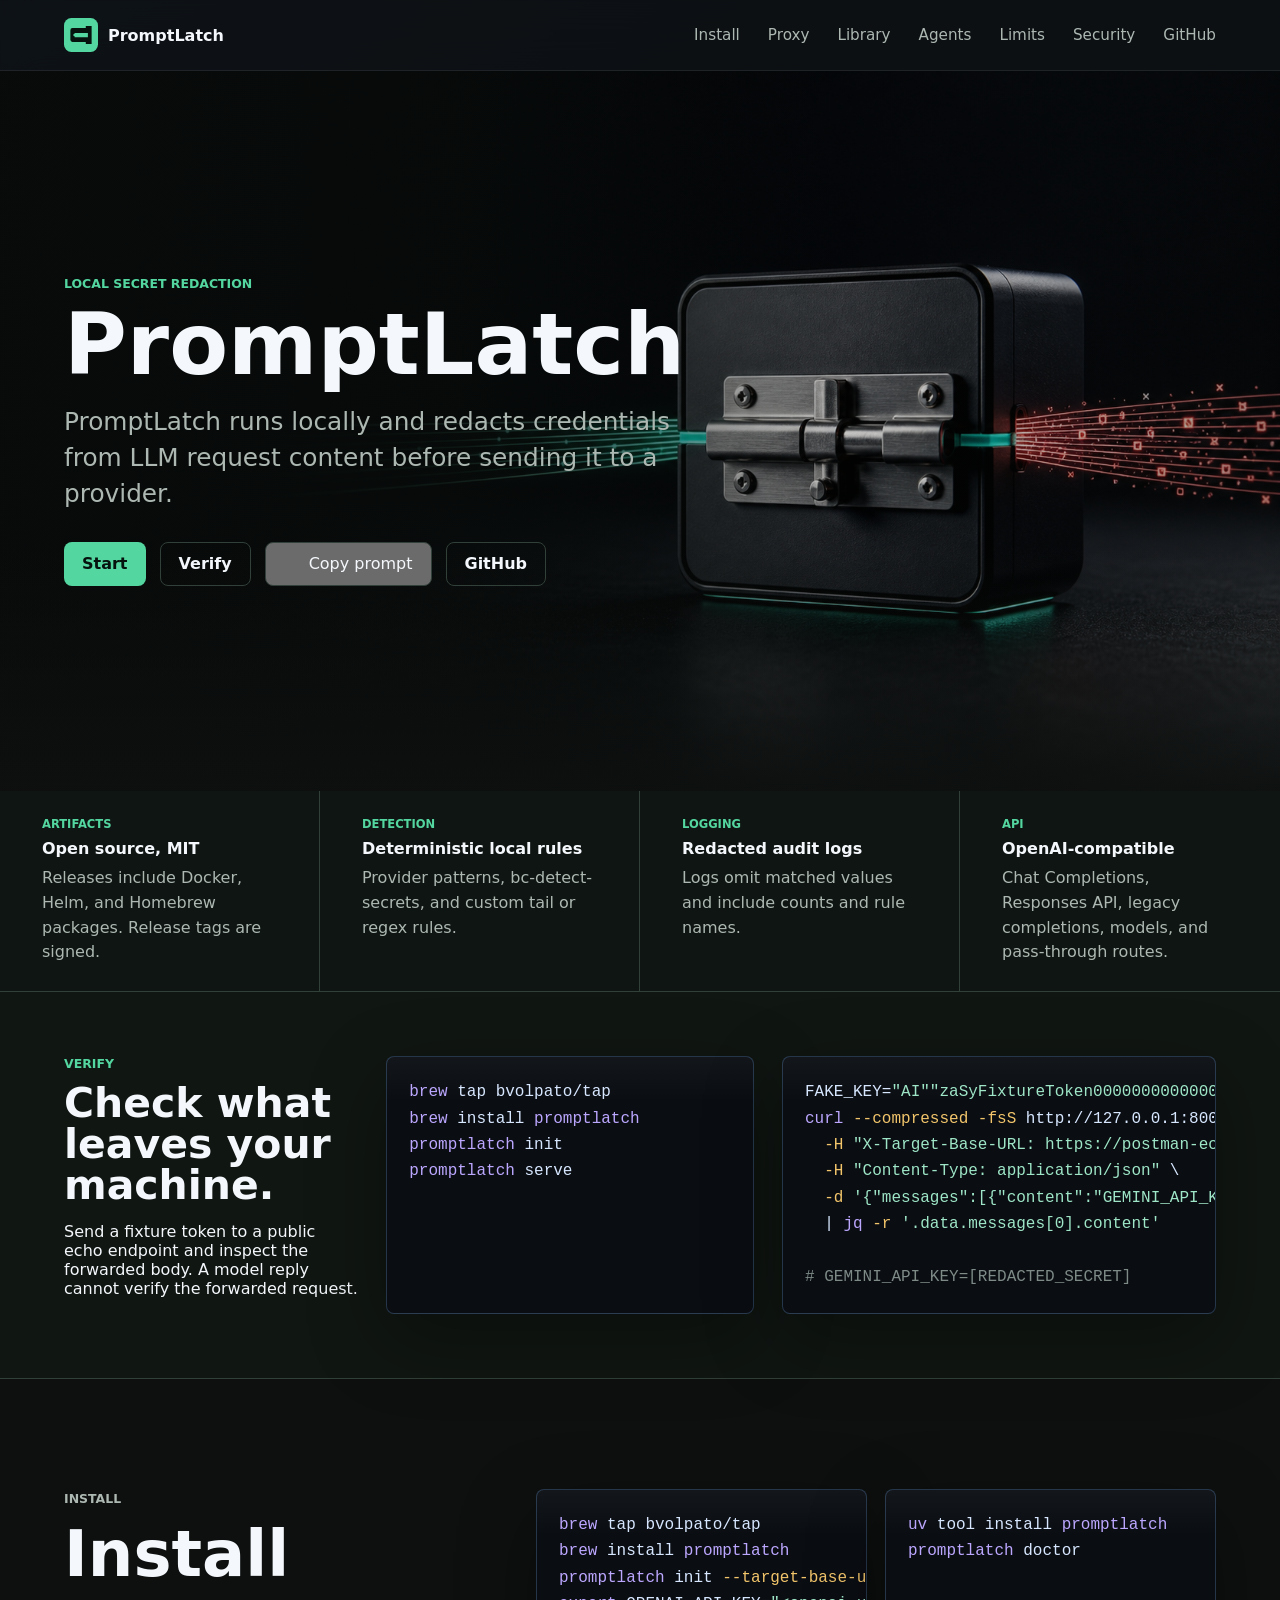
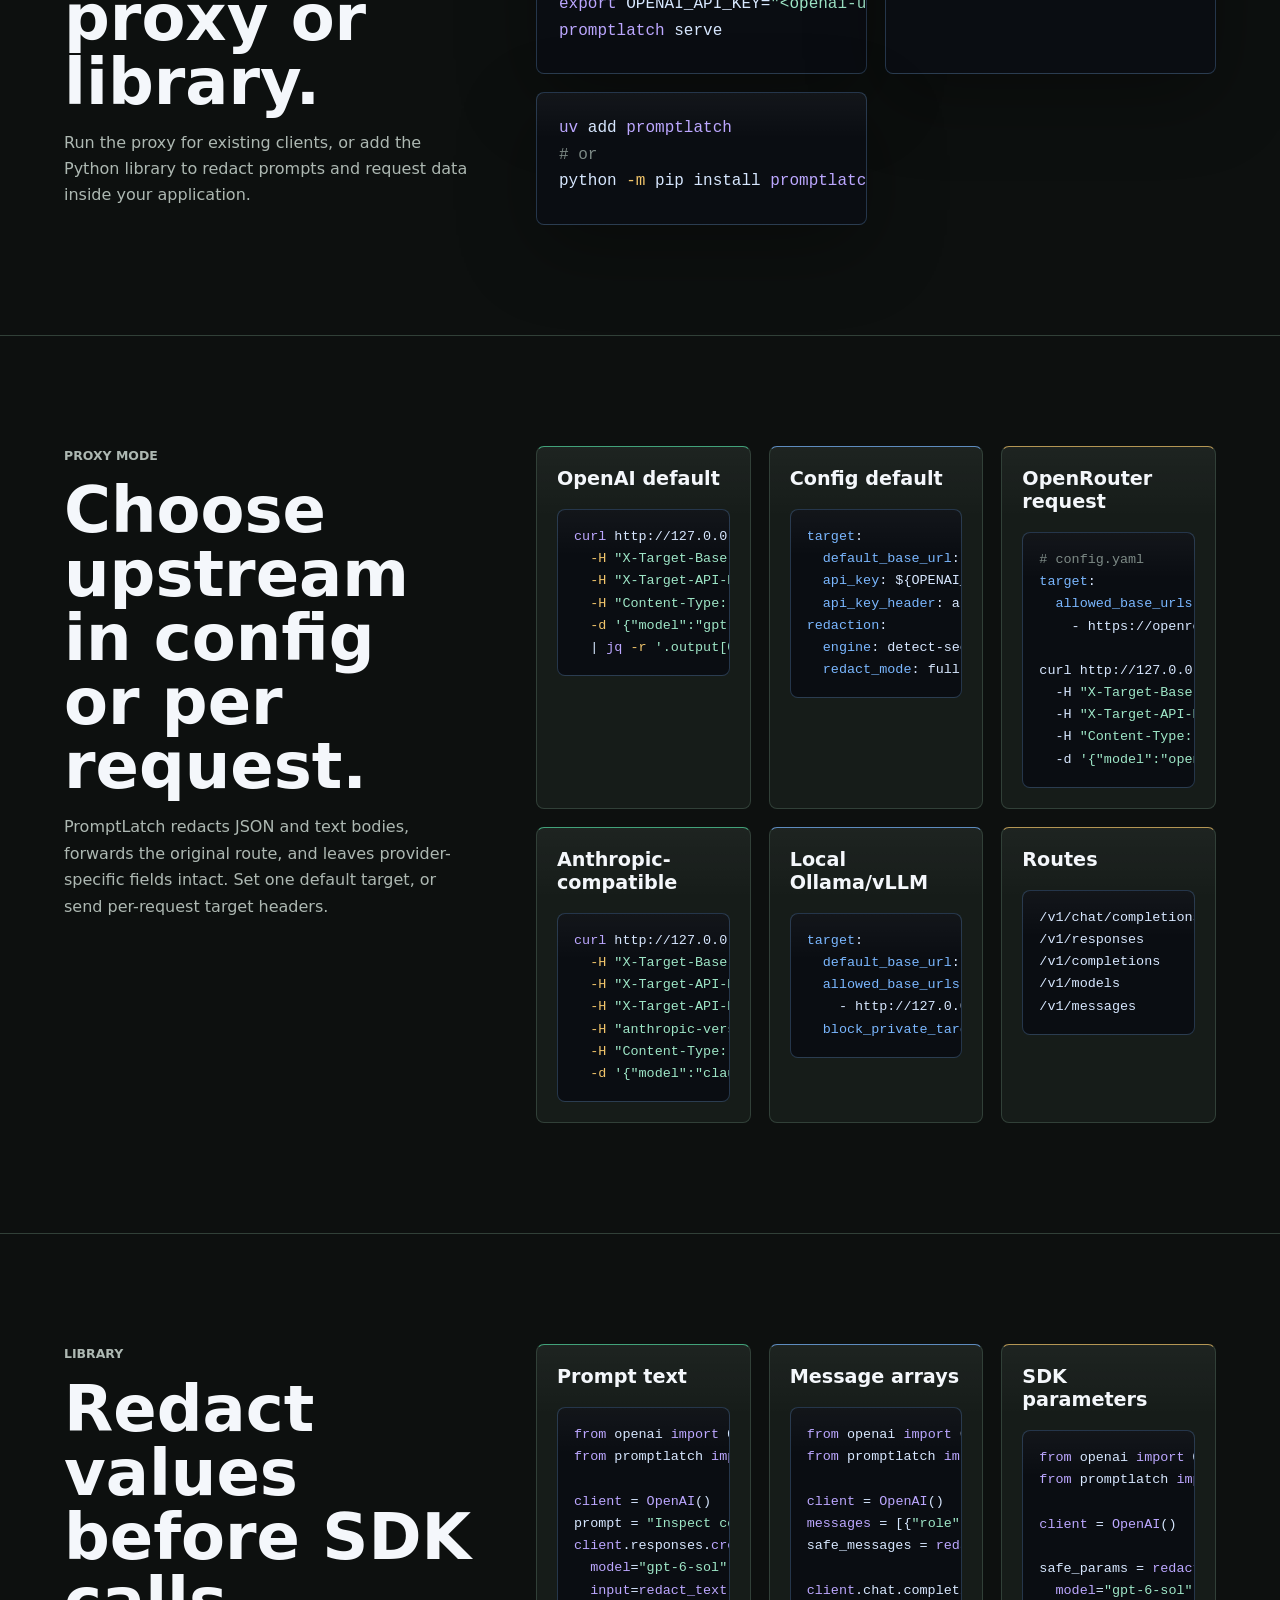
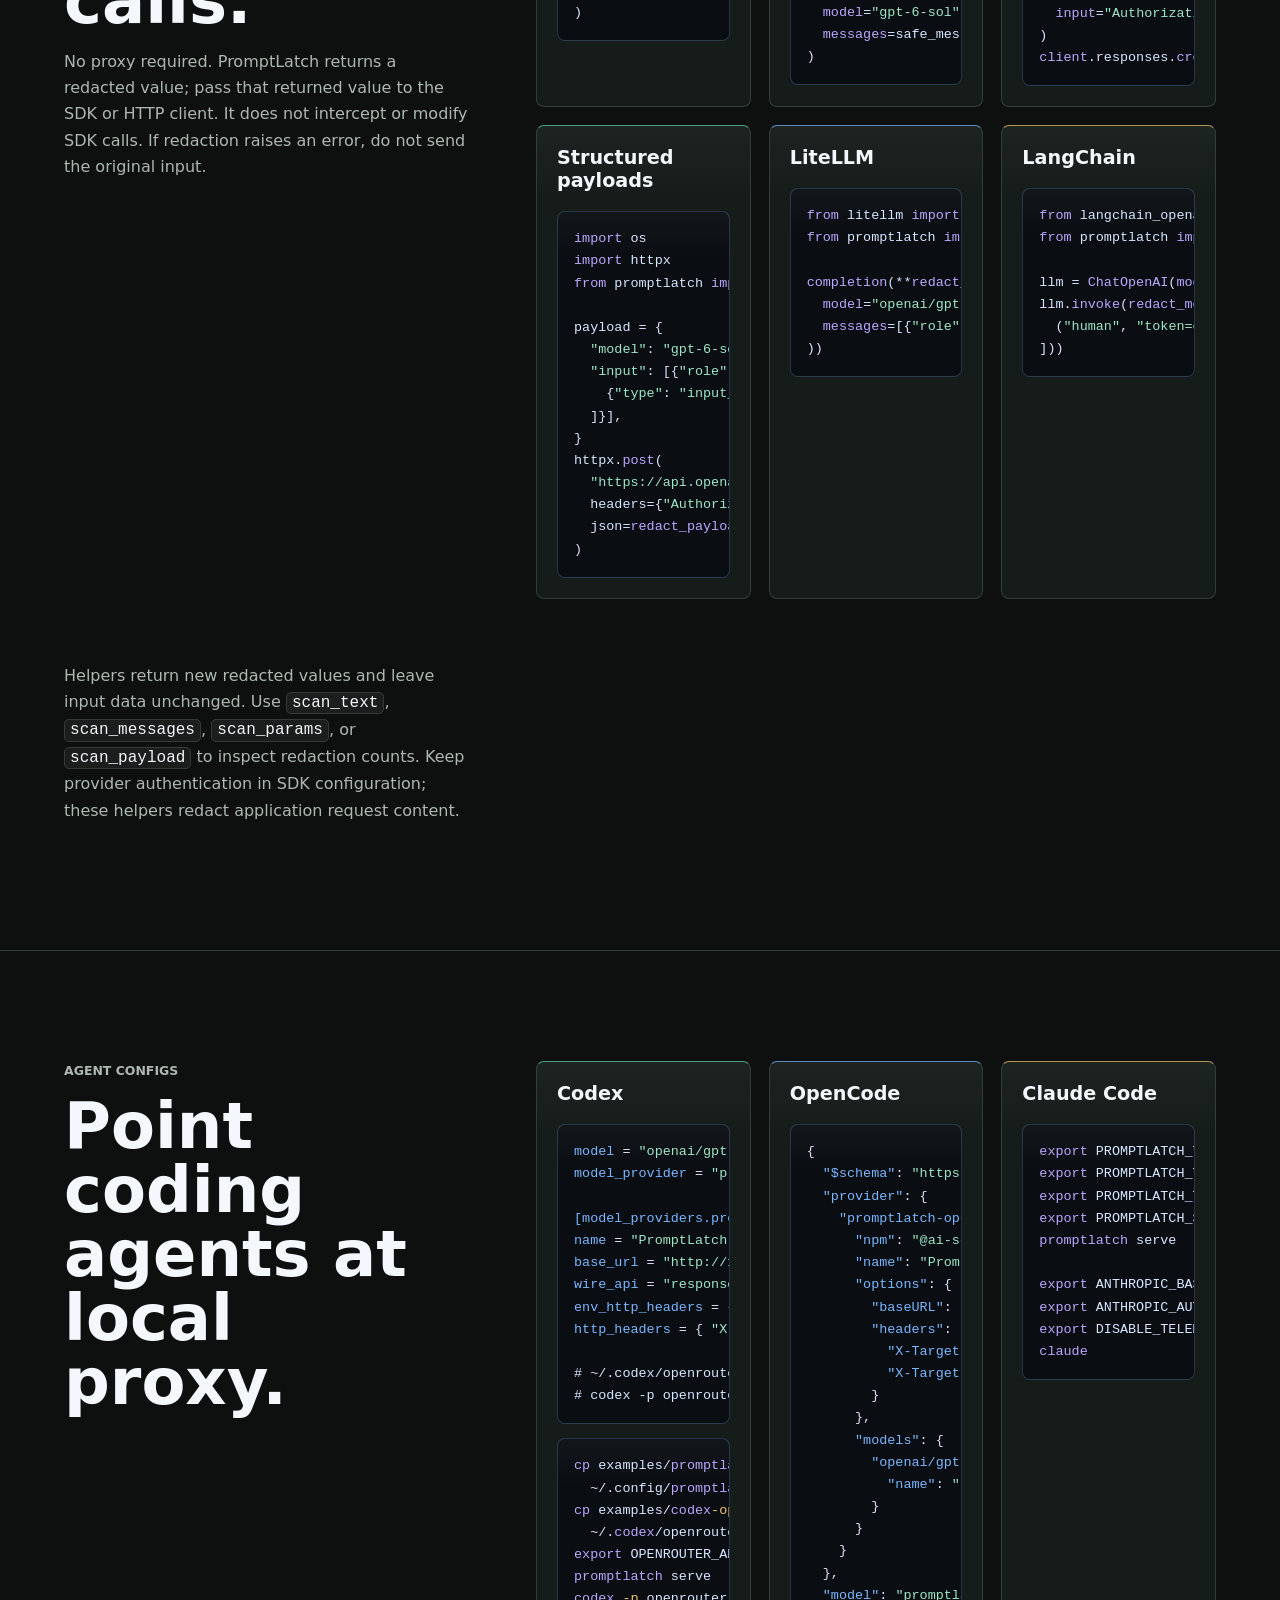
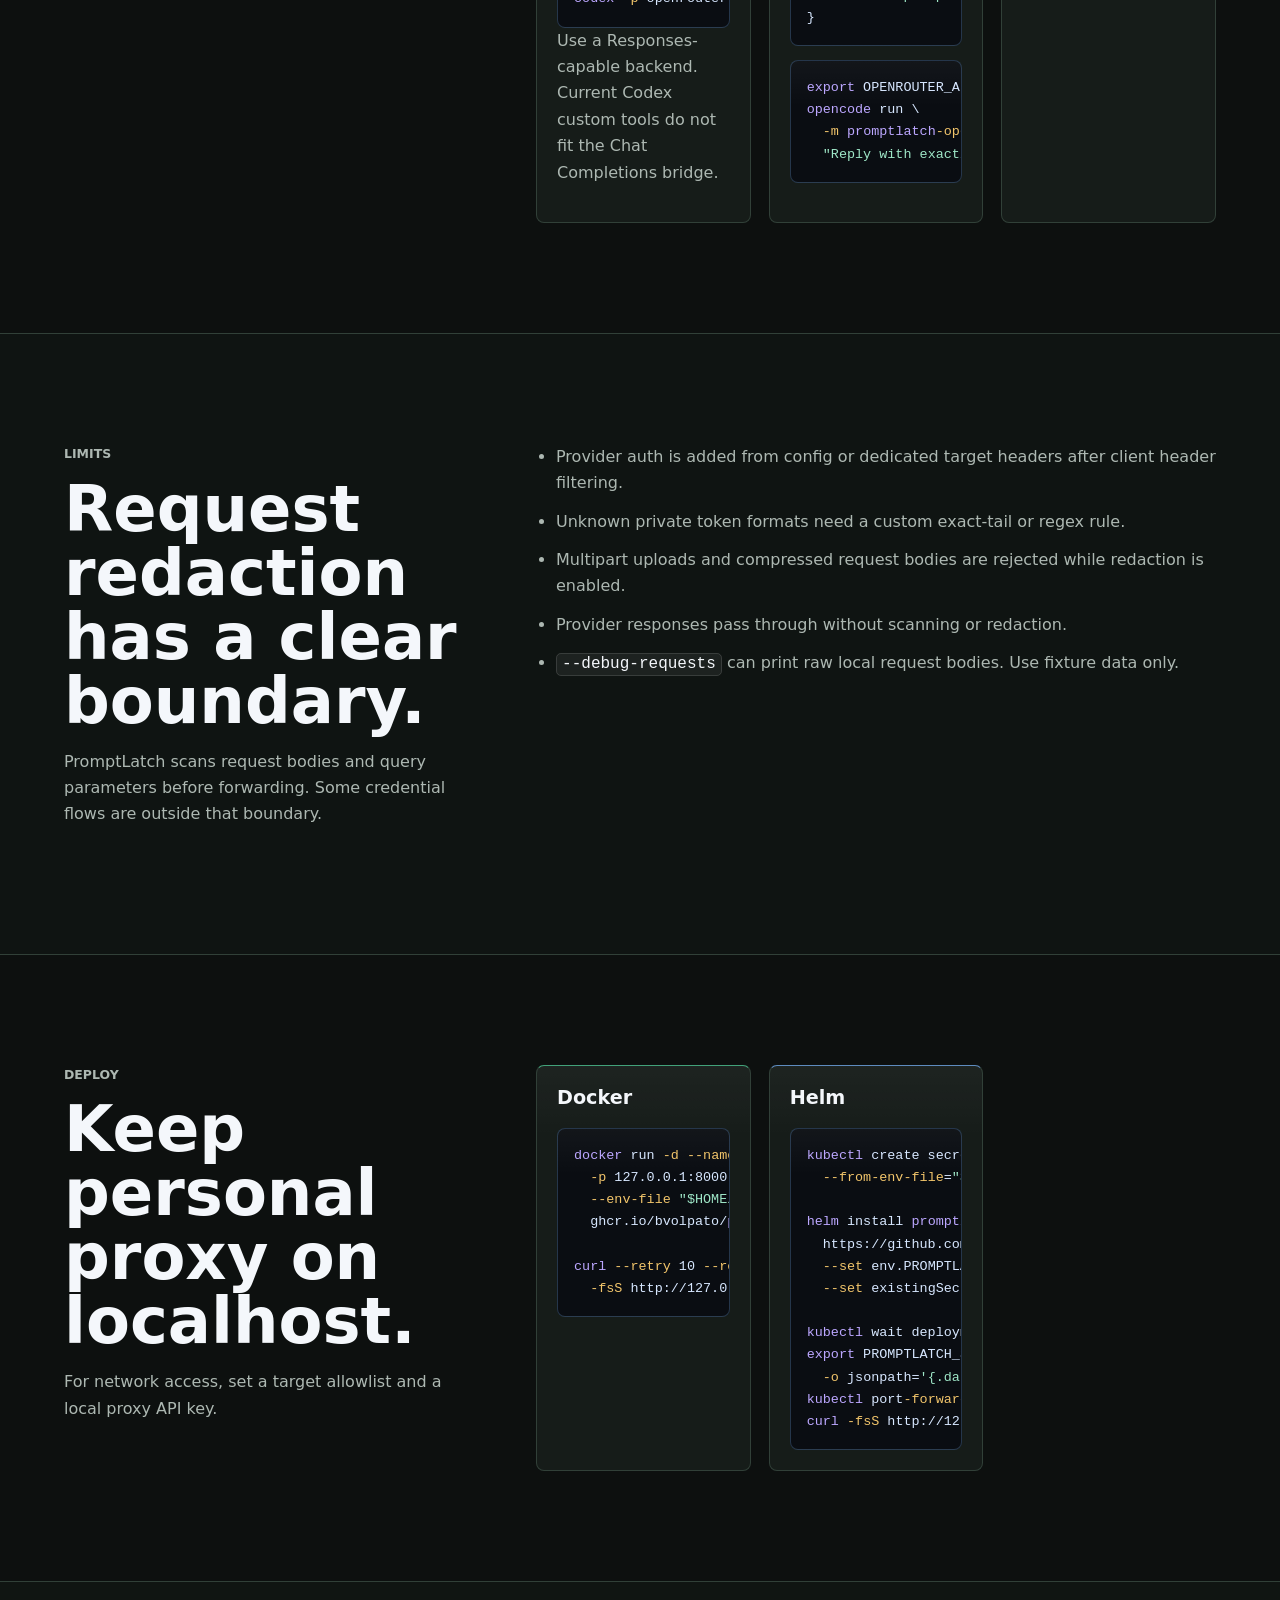
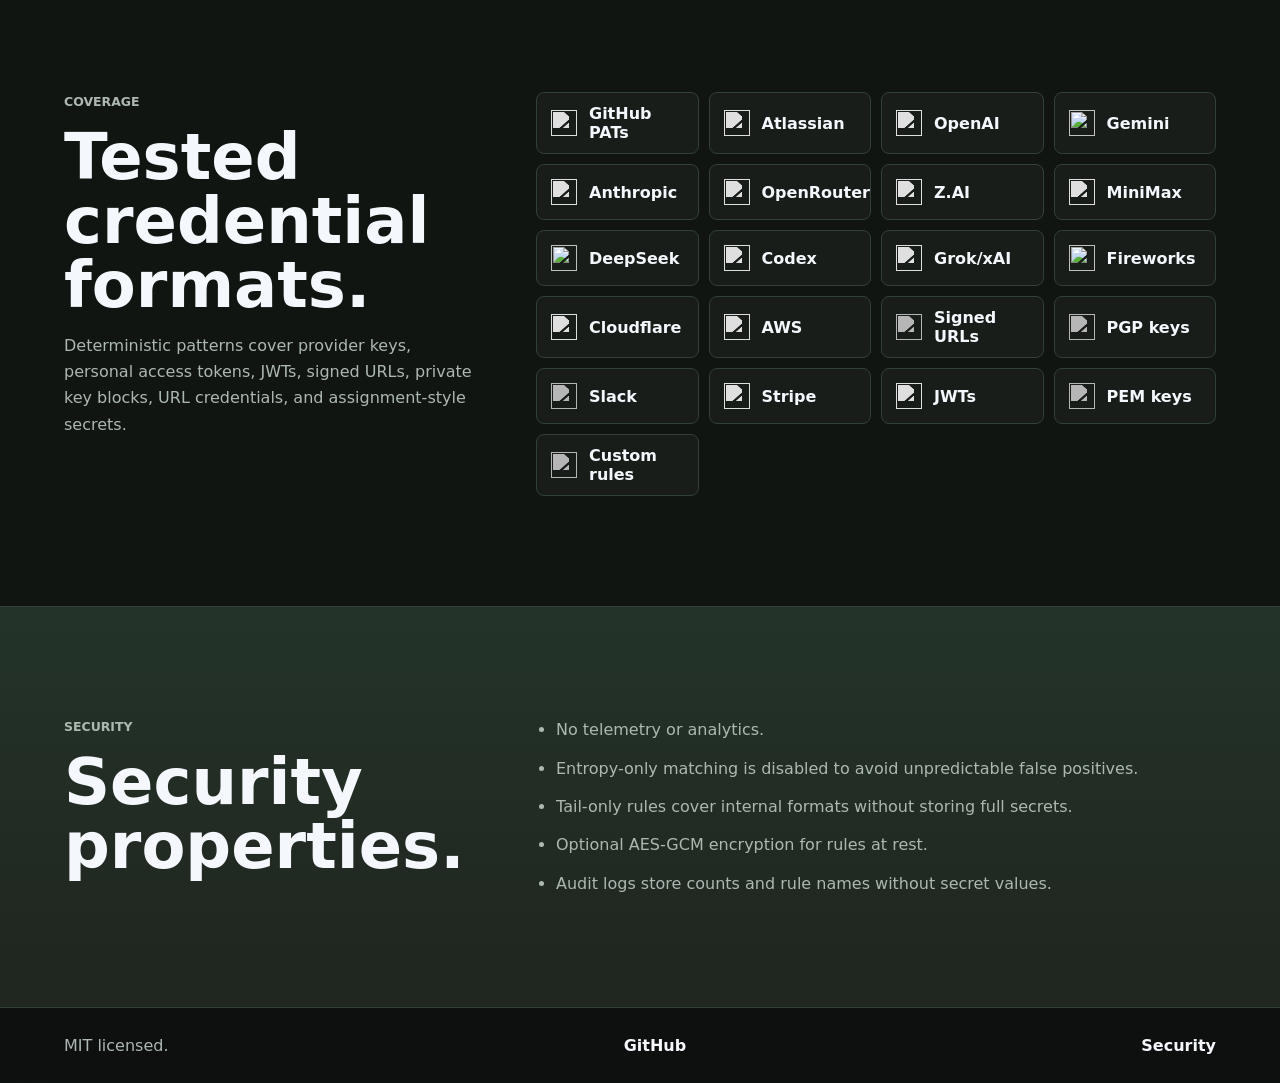
==== index.html @ 2a52c659 "[site] publish PromptLatch 0.2.5" ====
<!doctype html>
<html lang="en">
  <head>
    <meta charset="utf-8" />
    <meta name="viewport" content="width=device-width, initial-scale=1" />
    <title>PromptLatch</title>
    <meta
      name="description"
      content="Open-source local proxy and Python library for redacting secrets before LLM requests leave your machine."
    />
    <meta property="og:title" content="PromptLatch" />
    <meta
      property="og:description"
      content="Redact keys, tokens, private keys, signed URLs, and custom rules before requests reach LLM providers."
    />
    <meta property="og:image" content="https://bvolpato.github.io/promptlatch/hero.png" />
    <meta name="twitter:card" content="summary_large_image" />
    <meta name="twitter:image" content="https://bvolpato.github.io/promptlatch/hero.png" />
    <link rel="icon" href="./favicon.svg" type="image/svg+xml" />
    <link rel="stylesheet" href="./styles.css" />
    <script src="./highlight.js" defer></script>
    <script src="./prompt.js" defer></script>
  </head>
  <body>
    <header class="site-header">
      <a class="brand" href="#top" aria-label="PromptLatch home">
        <img class="brand-mark" src="./favicon.svg" alt="" />
        <span>PromptLatch</span>
      </a>
      <nav aria-label="Primary">
        <a href="#install">Install</a>
        <a href="#proxy">Proxy</a>
        <a href="#library">Library</a>
        <a href="#agents">Agents</a>
        <a href="#limits">Limits</a>
        <a href="#security">Security</a>
        <a href="https://github.com/bvolpato/promptlatch">GitHub</a>
      </nav>
    </header>

    <main id="top">
      <section class="hero">
        <div class="hero-copy">
          <p class="eyebrow">Local secret redaction</p>
          <h1>PromptLatch</h1>
          <p class="lede">
            PromptLatch runs locally and redacts credentials from LLM request content
            before sending it to a provider.
          </p>
          <div class="actions">
            <a class="button primary" href="#install">Start</a>
            <a class="button secondary" href="#verify">Verify</a>
            <button
              id="copy-prompt"
              class="button secondary copy-button"
              type="button"
              data-prompt-url="./PROMPT.md"
              aria-describedby="copy-prompt-status"
            >
              <img class="button-icon" src="./icons/copy.svg" alt="" />
              <span id="copy-prompt-label">Copy prompt</span>
            </button>
            <a class="button secondary" href="https://github.com/bvolpato/promptlatch">GitHub</a>
            <span id="copy-prompt-status" class="sr-only" aria-live="polite"></span>
          </div>
        </div>
      </section>

      <section class="proof" aria-label="Open source project facts">
        <div>
          <span>Artifacts</span>
          <strong>Open source, MIT</strong>
          <p>Releases include Docker, Helm, and Homebrew packages. Release tags are signed.</p>
        </div>
        <div>
          <span>Detection</span>
          <strong>Deterministic local rules</strong>
          <p>Provider patterns, bc-detect-secrets, and custom tail or regex rules.</p>
        </div>
        <div>
          <span>Logging</span>
          <strong>Redacted audit logs</strong>
          <p>Logs omit matched values and include counts and rule names.</p>
        </div>
        <div>
          <span>API</span>
          <strong>OpenAI-compatible</strong>
          <p>Chat Completions, Responses API, legacy completions, models, and pass-through routes.</p>
        </div>
      </section>

      <section id="verify" class="quickstart" aria-label="Redaction verification">
        <div>
          <p class="eyebrow">Verify</p>
          <h2>Check what leaves your machine.</h2>
          <p>
            Send a fixture token to a public echo endpoint and inspect the forwarded
            body. A model reply cannot verify the forwarded request.
          </p>
        </div>
        <pre><code>brew tap bvolpato/tap
brew install promptlatch
promptlatch init
promptlatch serve</code></pre>
        <pre><code>FAKE_KEY="AI""zaSyFixtureToken000000000000000000000"
curl --compressed -fsS http://127.0.0.1:8000/post \
  -H "X-Target-Base-URL: https://postman-echo.com" \
  -H "Content-Type: application/json" \
  -d '{"messages":[{"content":"GEMINI_API_KEY='"$FAKE_KEY"'"}]}' \
  | jq -r '.data.messages[0].content'

# GEMINI_API_KEY=[REDACTED_SECRET]</code></pre>
      </section>

      <section id="install" class="section">
        <div class="section-copy">
          <p class="eyebrow">Install</p>
          <h2>Install proxy or library.</h2>
          <p>
            Run the proxy for existing clients, or add the Python library to redact
            prompts and request data inside your application.
          </p>
        </div>
        <div class="code-grid">
          <pre><code>brew tap bvolpato/tap
brew install promptlatch
promptlatch init --target-base-url https://api.openai.com/v1
export OPENAI_API_KEY="&lt;openai-upstream-key&gt;"
promptlatch serve</code></pre>
          <pre><code>uv tool install promptlatch
promptlatch doctor</code></pre>
          <pre><code>uv add promptlatch
# or
python -m pip install promptlatch</code></pre>
        </div>
      </section>

      <section id="proxy" class="section">
        <div class="section-copy">
          <p class="eyebrow">Proxy mode</p>
          <h2>Choose upstream in config or per request.</h2>
          <p>
            PromptLatch redacts JSON and text bodies, forwards the original route, and
            leaves provider-specific fields intact. Set one default target, or send
            per-request target headers.
          </p>
        </div>
        <div class="agent-grid">
          <article>
            <h3>OpenAI default</h3>
            <pre><code>curl http://127.0.0.1:8000/v1/responses \
  -H "X-Target-Base-URL: https://api.openai.com/v1" \
  -H "X-Target-API-Key: $OPENAI_API_KEY" \
  -H "Content-Type: application/json" \
  -d '{"model":"gpt-6-sol","input":"Reply exactly: ok"}' \
  | jq -r '.output[0].content[0].text'</code></pre>
          </article>
          <article>
            <h3>Config default</h3>
            <pre><code>target:
  default_base_url: https://api.openai.com/v1
  api_key: ${OPENAI_API_KEY}
  api_key_header: authorization
redaction:
  engine: detect-secrets
  redact_mode: full</code></pre>
          </article>
          <article>
            <h3>OpenRouter request</h3>
            <pre><code># config.yaml
target:
  allowed_base_urls:
    - https://openrouter.ai/api/v1

curl http://127.0.0.1:8000/v1/responses \
  -H "X-Target-Base-URL: https://openrouter.ai/api/v1" \
  -H "X-Target-API-Key: $OPENROUTER_API_KEY" \
  -H "Content-Type: application/json" \
  -d '{"model":"openai/gpt-oss-120b","input":"Reply exactly: ok"}'</code></pre>
          </article>
          <article>
            <h3>Anthropic-compatible</h3>
            <pre><code>curl http://127.0.0.1:8000/v1/messages \
  -H "X-Target-Base-URL: https://api.anthropic.com" \
  -H "X-Target-API-Key: $ANTHROPIC_API_KEY" \
  -H "X-Target-API-Key-Header: x-api-key" \
  -H "anthropic-version: 2023-06-01" \
  -H "Content-Type: application/json" \
  -d '{"model":"claude-opus-4-8","max_tokens":64,"messages":[{"role":"user","content":"Reply exactly: ok"}]}'</code></pre>
          </article>
          <article>
            <h3>Local Ollama/vLLM</h3>
            <pre><code>target:
  default_base_url: http://127.0.0.1:11434/v1
  allowed_base_urls:
    - http://127.0.0.1:11434/v1
  block_private_targets: false</code></pre>
          </article>
          <article>
            <h3>Routes</h3>
            <pre><code>/v1/chat/completions
/v1/responses
/v1/completions
/v1/models
/v1/messages</code></pre>
          </article>
        </div>
      </section>

      <section id="library" class="section">
        <div class="section-copy">
          <p class="eyebrow">Library</p>
          <h2>Redact values before SDK calls.</h2>
          <p>
            No proxy required. PromptLatch returns a redacted value; pass that returned
            value to the SDK or HTTP client. It does not intercept or modify SDK calls.
            If redaction raises an error, do not send the original input.
          </p>
        </div>
        <div class="agent-grid">
          <article>
            <h3>Prompt text</h3>
            <pre><code>from openai import OpenAI
from promptlatch import redact_text

client = OpenAI()
prompt = "Inspect config: OPENAI_API_KEY=example-secret-value-123456"
client.responses.create(
  model="gpt-6-sol",
  input=redact_text(prompt),
)</code></pre>
          </article>
          <article>
            <h3>Message arrays</h3>
            <pre><code>from openai import OpenAI
from promptlatch import redact_messages

client = OpenAI()
messages = [{"role": "user", "content": "GITHUB_TOKEN=example-token-value-123456"}]
safe_messages = redact_messages(messages)

client.chat.completions.create(
  model="gpt-6-sol",
  messages=safe_messages,
)</code></pre>
          </article>
          <article>
            <h3>SDK parameters</h3>
            <pre><code>from openai import OpenAI
from promptlatch import redact_params

client = OpenAI()

safe_params = redact_params(
  model="gpt-6-sol",
  input="Authorization: Bearer FixtureToken000000000000000000000",
)
client.responses.create(**safe_params)</code></pre>
          </article>
          <article>
            <h3>Structured payloads</h3>
            <pre><code>import os
import httpx
from promptlatch import redact_payload

payload = {
  "model": "gpt-6-sol",
  "input": [{"role": "user", "content": [
    {"type": "input_text", "text": "OPENAI_API_KEY=example-secret-value-123456"}
  ]}],
}
httpx.post(
  "https://api.openai.com/v1/responses",
  headers={"Authorization": f"Bearer {os.environ['OPENAI_API_KEY']}"},
  json=redact_payload(payload),
)</code></pre>
          </article>
          <article>
            <h3>LiteLLM</h3>
            <pre><code>from litellm import completion
from promptlatch import redact_params

completion(**redact_params(
  model="openai/gpt-6-sol",
  messages=[{"role": "user", "content": "GEMINI_API_KEY=example-key-value-123456"}],
))</code></pre>
          </article>
          <article>
            <h3>LangChain</h3>
            <pre><code>from langchain_openai import ChatOpenAI
from promptlatch import redact_messages

llm = ChatOpenAI(model="gpt-6-sol")
llm.invoke(redact_messages([
  ("human", "token=example-token-value-123456"),
]))</code></pre>
          </article>
        </div>
        <p class="section-copy">
          Helpers return new redacted values and leave input data unchanged. Use
          <code>scan_text</code>, <code>scan_messages</code>, <code>scan_params</code>,
          or <code>scan_payload</code> to inspect redaction counts. Keep provider
          authentication in SDK configuration; these helpers redact application
          request content.
        </p>
      </section>

      <section id="agents" class="section">
        <div class="section-copy">
          <p class="eyebrow">Agent configs</p>
          <h2>Point coding agents at local proxy.</h2>
        </div>
        <div class="agent-grid">
          <article>
            <h3>Codex</h3>
            <pre><code>model = "openai/gpt-oss-120b"
model_provider = "promptlatch-openrouter"

[model_providers.promptlatch-openrouter]
name = "PromptLatch OpenRouter"
base_url = "http://127.0.0.1:8000/v1"
wire_api = "responses"
env_http_headers = { "X-Target-API-Key" = "OPENROUTER_API_KEY" }
http_headers = { "X-Target-Base-URL" = "https://openrouter.ai/api/v1" }

# ~/.codex/openrouter-promptlatch.config.toml
# codex -p openrouter-promptlatch</code></pre>
            <pre><code>cp examples/promptlatch-openrouter.config.yaml \
  ~/.config/promptlatch/config.yaml
cp examples/codex-openrouter-promptlatch.config.toml \
  ~/.codex/openrouter-promptlatch.config.toml
export OPENROUTER_API_KEY="&lt;openrouter-upstream-key&gt;"
promptlatch serve
codex -p openrouter-promptlatch</code></pre>
            <p>Use a Responses-capable backend. Current Codex custom tools do not fit the Chat Completions bridge.</p>
          </article>
          <article>
            <h3>OpenCode</h3>
            <pre><code>{
  "$schema": "https://opencode.ai/config.json",
  "provider": {
    "promptlatch-openrouter": {
      "npm": "@ai-sdk/openai-compatible",
      "name": "PromptLatch OpenRouter",
      "options": {
        "baseURL": "http://127.0.0.1:8000/v1",
        "headers": {
          "X-Target-Base-URL": "https://openrouter.ai/api/v1",
          "X-Target-API-Key": "{env:OPENROUTER_API_KEY}"
        }
      },
      "models": {
        "openai/gpt-oss-120b": {
          "name": "gpt-oss via PromptLatch"
        }
      }
    }
  },
  "model": "promptlatch-openrouter/openai/gpt-oss-120b"
}</code></pre>
            <pre><code>export OPENROUTER_API_KEY="&lt;openrouter-upstream-key&gt;"
opencode run \
  -m promptlatch-openrouter/openai/gpt-oss-120b \
  "Reply with exactly: promptlatch-opencode-ok"</code></pre>
          </article>
          <article>
            <h3>Claude Code</h3>
            <pre><code>export PROMPTLATCH_TARGET_BASE_URL="https://api.anthropic.com"
export PROMPTLATCH_TARGET_API_KEY="$ANTHROPIC_UPSTREAM_API_KEY"
export PROMPTLATCH_TARGET_API_KEY_HEADER="x-api-key"
export PROMPTLATCH_SERVER_API_KEY="&lt;local-proxy-key&gt;"
promptlatch serve

export ANTHROPIC_BASE_URL="http://127.0.0.1:8000"
export ANTHROPIC_AUTH_TOKEN="$PROMPTLATCH_SERVER_API_KEY"
export DISABLE_TELEMETRY=1
claude</code></pre>
          </article>
        </div>
      </section>

      <section id="limits" class="section limits">
        <div class="section-copy">
          <p class="eyebrow">Limits</p>
          <h2>Request redaction has a clear boundary.</h2>
          <p>
            PromptLatch scans request bodies and query parameters before forwarding.
            Some credential flows are outside that boundary.
          </p>
        </div>
        <ul>
          <li>Provider auth is added from config or dedicated target headers after client header filtering.</li>
          <li>Unknown private token formats need a custom exact-tail or regex rule.</li>
          <li>Multipart uploads and compressed request bodies are rejected while redaction is enabled.</li>
          <li>Provider responses pass through without scanning or redaction.</li>
          <li><code>--debug-requests</code> can print raw local request bodies. Use fixture data only.</li>
        </ul>
      </section>

      <section id="deploy" class="section">
        <div class="section-copy">
          <p class="eyebrow">Deploy</p>
          <h2>Keep personal proxy on localhost.</h2>
          <p>
            For network access, set a target allowlist and a local proxy API key.
          </p>
        </div>
        <div class="agent-grid">
          <article>
            <h3>Docker</h3>
            <pre><code>docker run -d --name promptlatch --rm \
  -p 127.0.0.1:8000:8000 \
  --env-file "$HOME/.config/promptlatch/provider.env" \
  ghcr.io/bvolpato/promptlatch:0.2.5

curl --retry 10 --retry-connrefused --retry-delay 1 \
  -fsS http://127.0.0.1:8000/healthz</code></pre>
          </article>
          <article>
            <h3>Helm</h3>
            <pre><code>kubectl create secret generic promptlatch-env \
  --from-env-file="$HOME/.config/promptlatch/kubernetes.env"

helm install promptlatch \
  https://github.com/bvolpato/promptlatch/releases/download/v0.2.5/promptlatch-0.2.5.tgz \
  --set env.PROMPTLATCH_TARGET_DEFAULT_BASE_URL=https://api.openai.com/v1 \
  --set existingSecret=promptlatch-env

kubectl wait deployment/promptlatch --for=condition=Available --timeout=90s
export PROMPTLATCH_SERVER_API_KEY="$(kubectl get secret promptlatch-env \
  -o jsonpath='{.data.PROMPTLATCH_SERVER_API_KEY}' | base64 --decode)"
kubectl port-forward svc/promptlatch 8000:8000
curl -fsS http://127.0.0.1:8000/healthz</code></pre>
          </article>
        </div>
      </section>

      <section class="coverage section">
        <div>
          <p class="eyebrow">Coverage</p>
          <h2>Tested credential formats.</h2>
          <p>
            Deterministic patterns cover provider keys, personal access tokens, JWTs,
            signed URLs, private key blocks, URL credentials, and assignment-style secrets.
          </p>
        </div>
        <div class="token-grid" aria-label="Covered secret families">
          <span><img class="coverage-icon mono" src="./icons/github.svg" alt="" loading="lazy" />GitHub PATs</span>
          <span><img class="coverage-icon mono" src="./icons/atlassian.svg" alt="" loading="lazy" />Atlassian</span>
          <span><img class="coverage-icon mono" src="./icons/openai.svg" alt="" loading="lazy" />OpenAI</span>
          <span><img class="coverage-icon" src="./icons/gemini.svg" alt="" loading="lazy" />Gemini</span>
          <span><img class="coverage-icon mono" src="./icons/anthropic.svg" alt="" loading="lazy" />Anthropic</span>
          <span><img class="coverage-icon mono" src="./icons/openrouter.svg" alt="" loading="lazy" />OpenRouter</span>
          <span><img class="coverage-icon mono" src="./icons/zai.svg" alt="" loading="lazy" />Z.AI</span>
          <span><img class="coverage-icon mono" src="./icons/minimax.svg" alt="" loading="lazy" />MiniMax</span>
          <span><img class="coverage-icon" src="./icons/deepseek.svg" alt="" loading="lazy" />DeepSeek</span>
          <span><img class="coverage-icon mono" src="./icons/codex.svg" alt="" loading="lazy" />Codex</span>
          <span><img class="coverage-icon mono" src="./icons/xai.svg" alt="" loading="lazy" />Grok/xAI</span>
          <span><img class="coverage-icon" src="./icons/fireworks.svg" alt="" loading="lazy" />Fireworks</span>
          <span><img class="coverage-icon mono" src="./icons/cloudflare.svg" alt="" loading="lazy" />Cloudflare</span>
          <span><img class="coverage-icon mono" src="./icons/aws.svg" alt="" loading="lazy" />AWS</span>
          <span><img class="coverage-icon mono generic" src="./icons/link-2.svg" alt="" loading="lazy" />Signed URLs</span>
          <span><img class="coverage-icon mono generic" src="./icons/key-round.svg" alt="" loading="lazy" />PGP keys</span>
          <span><img class="coverage-icon mono generic" src="./icons/hash.svg" alt="" loading="lazy" />Slack</span>
          <span><img class="coverage-icon mono" src="./icons/stripe.svg" alt="" loading="lazy" />Stripe</span>
          <span><img class="coverage-icon mono" src="./icons/jwt.svg" alt="" loading="lazy" />JWTs</span>
          <span><img class="coverage-icon mono generic" src="./icons/file-key-2.svg" alt="" loading="lazy" />PEM keys</span>
          <span><img class="coverage-icon mono generic" src="./icons/regex.svg" alt="" loading="lazy" />Custom rules</span>
        </div>
      </section>

      <section id="security" class="section security">
        <div>
          <p class="eyebrow">Security</p>
          <h2>Security properties.</h2>
        </div>
        <ul>
          <li>No telemetry or analytics.</li>
          <li>Entropy-only matching is disabled to avoid unpredictable false positives.</li>
          <li>Tail-only rules cover internal formats without storing full secrets.</li>
          <li>Optional AES-GCM encryption for rules at rest.</li>
          <li>Audit logs store counts and rule names without secret values.</li>
        </ul>
      </section>
    </main>

    <footer>
      <span>MIT licensed.</span>
      <a href="https://github.com/bvolpato/promptlatch">GitHub</a>
      <a href="https://github.com/bvolpato/promptlatch/blob/main/SECURITY.md">Security</a>
    </footer>
  </body>
</html>
---- styles.css ----
:root {
  color-scheme: dark;
  --bg: #0d100f;
  --panel: #161c19;
  --panel-2: #202720;
  --text: #f4f7fb;
  --muted: #adb8b2;
  --line: #314038;
  --green: #54d6a0;
  --blue: #7ab7ff;
  --gold: #f2c56b;
  --red: #f17878;
  --violet: #bca7ff;
  font-family:
    Inter, ui-sans-serif, system-ui, -apple-system, BlinkMacSystemFont, "Segoe UI", sans-serif;
}

* {
  box-sizing: border-box;
}

html {
  background: var(--bg);
  color: var(--text);
  scroll-behavior: smooth;
}

body {
  margin: 0;
  min-width: 320px;
  background:
    linear-gradient(180deg, rgba(84, 214, 160, 0.06), transparent 24rem),
    linear-gradient(135deg, rgba(122, 183, 255, 0.08), transparent 36rem),
    var(--bg);
}

a {
  color: inherit;
  text-decoration: none;
}

code,
pre {
  font-family: "SFMono-Regular", Consolas, "Liberation Mono", monospace;
}

code:not(pre code) {
  border: 1px solid rgba(255, 255, 255, 0.12);
  border-radius: 5px;
  padding: 0.08rem 0.32rem;
  background: rgba(255, 255, 255, 0.06);
  color: var(--text);
}

a:focus-visible,
button:focus-visible {
  outline: 2px solid var(--blue);
  outline-offset: 4px;
}

.sr-only {
  position: absolute;
  width: 1px;
  height: 1px;
  overflow: hidden;
  clip: rect(0, 0, 0, 0);
  white-space: nowrap;
  clip-path: inset(50%);
}

.site-header {
  position: sticky;
  top: 0;
  z-index: 10;
  display: flex;
  align-items: center;
  justify-content: space-between;
  gap: 24px;
  padding: 18px clamp(20px, 5vw, 72px);
  border-bottom: 1px solid rgba(255, 255, 255, 0.08);
  background: rgba(12, 15, 20, 0.84);
  backdrop-filter: blur(18px);
}

.brand {
  display: inline-flex;
  align-items: center;
  gap: 10px;
  font-weight: 800;
}

.brand-mark {
  width: 34px;
  height: 34px;
  flex: none;
}

nav {
  display: flex;
  flex-wrap: wrap;
  gap: clamp(12px, 3vw, 28px);
  color: var(--muted);
  font-size: 0.95rem;
}

nav a:hover {
  color: var(--text);
}

nav a,
.button,
article {
  transition:
    border-color 160ms ease,
    color 160ms ease,
    transform 160ms ease,
    background 160ms ease;
}

.hero {
  position: relative;
  isolation: isolate;
  overflow: hidden;
  min-height: clamp(620px, calc(88vh - 72px), 780px);
  display: flex;
  align-items: center;
  padding: clamp(36px, 7vw, 84px) clamp(20px, 5vw, 72px);
  background:
    linear-gradient(90deg, rgba(8, 11, 10, 0.96) 0%, rgba(8, 11, 10, 0.86) 36%, rgba(8, 11, 10, 0.18) 66%, rgba(8, 11, 10, 0.38) 100%),
    url("./hero.png") center right / cover no-repeat,
    var(--bg);
}

.hero::after {
  position: absolute;
  inset: auto 0 0;
  z-index: -1;
  height: 34%;
  content: "";
  background: linear-gradient(180deg, transparent, rgba(13, 16, 15, 0.94));
}

.hero-copy {
  position: relative;
  z-index: 1;
  max-width: 720px;
  min-width: 0;
}

.eyebrow {
  margin: 0 0 12px;
  color: var(--green);
  font-size: 0.78rem;
  font-weight: 800;
  letter-spacing: 0;
  text-transform: uppercase;
}

h1,
h2,
h3,
p {
  margin-top: 0;
}

h1 {
  margin-bottom: 18px;
  font-size: clamp(3.4rem, 6.7vw, 5.6rem);
  line-height: 0.96;
  letter-spacing: 0;
}

h2 {
  margin-bottom: 16px;
  font-size: clamp(2rem, 5vw, 4.4rem);
  line-height: 1;
  letter-spacing: 0;
}

h3 {
  font-size: 1.2rem;
}

.lede {
  max-width: 620px;
  color: var(--muted);
  font-size: clamp(1.15rem, 2.3vw, 1.55rem);
  line-height: 1.45;
}

.actions {
  display: flex;
  flex-wrap: wrap;
  gap: 14px;
  margin-top: 30px;
}

.button {
  display: inline-flex;
  align-items: center;
  justify-content: center;
  min-height: 44px;
  padding: 0 18px;
  border-radius: 8px;
  font-weight: 800;
}

button.button {
  font: inherit;
  cursor: pointer;
}

.button-icon {
  width: 17px;
  height: 17px;
  margin-right: 8px;
  filter: brightness(0) invert(1);
}

.copy-button {
  min-width: 148px;
}

.copy-button:disabled {
  cursor: wait;
  opacity: 0.72;
}

.primary {
  background: var(--green);
  color: #06120d;
}

.secondary {
  border: 1px solid var(--line);
  color: var(--text);
}

.button:hover {
  transform: translateY(-1px);
}

.secondary:hover {
  border-color: rgba(122, 183, 255, 0.66);
  background: rgba(122, 183, 255, 0.08);
}

pre {
  min-width: 0;
  overflow: hidden;
  border: 1px solid rgba(122, 183, 255, 0.24);
  border-radius: 8px;
  background:
    linear-gradient(180deg, rgba(255, 255, 255, 0.035), transparent 46px),
    #0a0d12;
  box-shadow: 0 24px 80px rgba(0, 0, 0, 0.32);
}

pre {
  margin: 0;
  padding: 22px;
  overflow-x: auto;
  color: #d7e7ff;
  line-height: 1.65;
  white-space: pre;
}

pre code {
  display: block;
  min-width: max-content;
}

.tok-comment {
  color: #7d8a86;
}

.tok-string {
  color: #9ee6c7;
}

.tok-key,
.tok-section {
  color: #7ab7ff;
}

.tok-keyword,
.tok-call {
  color: #bca7ff;
}

.tok-variable,
.tok-flag {
  color: #f2c56b;
}

.tok-number,
.tok-literal {
  color: #f17878;
}

.section p,
li {
  color: var(--muted);
  line-height: 1.65;
}

.proof {
  display: grid;
  grid-template-columns: repeat(4, 1fr);
  border-bottom: 1px solid var(--line);
  background: #0f1512;
}

.proof div {
  min-width: 0;
  padding: 26px clamp(20px, 4vw, 42px);
  border-right: 1px solid var(--line);
}

.proof div:last-child {
  border-right: 0;
}

.proof span,
.proof strong {
  display: block;
}

.proof span {
  margin-bottom: 8px;
  color: var(--green);
  font-size: 0.72rem;
  font-weight: 800;
  letter-spacing: 0;
  text-transform: uppercase;
}

.proof strong {
  margin-bottom: 8px;
  color: var(--text);
}

.proof p {
  margin-bottom: 0;
  color: var(--muted);
  line-height: 1.55;
}

.section {
  display: grid;
  grid-template-columns: minmax(260px, 0.75fr) minmax(0, 1.25fr);
  gap: clamp(24px, 5vw, 64px);
  padding: clamp(56px, 9vw, 110px) clamp(20px, 5vw, 72px);
  border-bottom: 1px solid var(--line);
}

.quickstart {
  display: grid;
  grid-template-columns: minmax(260px, 0.8fr) minmax(0, 1fr) minmax(0, 1.18fr);
  gap: clamp(18px, 3vw, 28px);
  align-items: stretch;
  padding: clamp(34px, 6vw, 64px) clamp(20px, 5vw, 72px);
  border-bottom: 1px solid var(--line);
  background: #101612;
}

.quickstart h2 {
  font-size: clamp(1.8rem, 3.2vw, 2.8rem);
}

.quickstart pre {
  align-self: stretch;
}

.section-copy {
  max-width: 560px;
}

.code-grid,
.agent-grid {
  display: grid;
  gap: 18px;
}

.code-grid {
  grid-template-columns: repeat(auto-fit, minmax(min(100%, 320px), 1fr));
}

.agent-grid {
  grid-template-columns: repeat(3, minmax(0, 1fr));
}

article {
  min-width: 0;
  padding: 20px;
  border: 1px solid var(--line);
  border-radius: 8px;
  background:
    linear-gradient(180deg, rgba(255, 255, 255, 0.035), transparent 70px),
    var(--panel);
}

article:hover {
  border-color: rgba(122, 183, 255, 0.44);
  transform: translateY(-1px);
}

article:nth-child(3n + 1) {
  border-top-color: rgba(84, 214, 160, 0.72);
}

article:nth-child(3n + 2) {
  border-top-color: rgba(122, 183, 255, 0.72);
}

article:nth-child(3n) {
  border-top-color: rgba(242, 197, 107, 0.72);
}

article pre {
  margin-top: 14px;
  padding: 16px;
  font-size: 0.84rem;
  box-shadow: none;
}

.security {
  align-items: start;
  background:
    linear-gradient(180deg, rgba(84, 214, 160, 0.07), transparent 22rem),
    var(--panel-2);
}

.limits {
  background: #0f1412;
}

.coverage {
  background: #101512;
}

.token-grid {
  display: grid;
  grid-template-columns: repeat(auto-fit, minmax(150px, 1fr));
  gap: 10px;
  align-self: start;
}

.token-grid span {
  display: flex;
  align-items: center;
  gap: 12px;
  min-width: 0;
  min-height: 56px;
  border: 1px solid var(--line);
  border-radius: 8px;
  padding: 11px 14px;
  background: rgba(255, 255, 255, 0.035);
  color: var(--text);
  font-weight: 700;
}

.coverage-icon {
  flex: 0 0 26px;
  width: 26px;
  height: 26px;
  object-fit: contain;
}

.coverage-icon.mono {
  filter: brightness(0) invert(1);
  opacity: 0.86;
}

.coverage-icon.generic {
  opacity: 0.68;
}

ul {
  margin: 0;
  padding-left: 20px;
}

li + li {
  margin-top: 12px;
}

footer {
  display: flex;
  justify-content: space-between;
  gap: 18px;
  padding: 28px clamp(20px, 5vw, 72px);
  color: var(--muted);
}

footer a {
  color: var(--text);
  font-weight: 700;
}

@media (max-width: 920px) {
  .site-header,
  footer {
    align-items: flex-start;
    flex-direction: column;
  }

  .hero,
  .section,
  .proof,
  .quickstart,
  .agent-grid {
    grid-template-columns: 1fr;
  }

  .hero {
    min-height: 76vh;
    background-position: 58% center;
  }

  .quickstart pre {
    align-self: auto;
  }

  .proof div {
    border-right: 0;
    border-bottom: 1px solid var(--line);
  }

  .proof div:last-child {
    border-bottom: 0;
  }
}

@media (max-width: 560px) {
  nav {
    width: 100%;
    justify-content: flex-start;
  }

  h1 {
    font-size: clamp(2.8rem, 12vw, 3rem);
  }

  pre {
    padding: 16px;
    font-size: 0.82rem;
  }

  .hero {
    min-height: 68vh;
    padding-top: 72px;
    background:
      linear-gradient(90deg, rgba(8, 11, 10, 0.96), rgba(8, 11, 10, 0.78)),
      url("./hero.png") 62% center / cover no-repeat,
      var(--bg);
  }

}
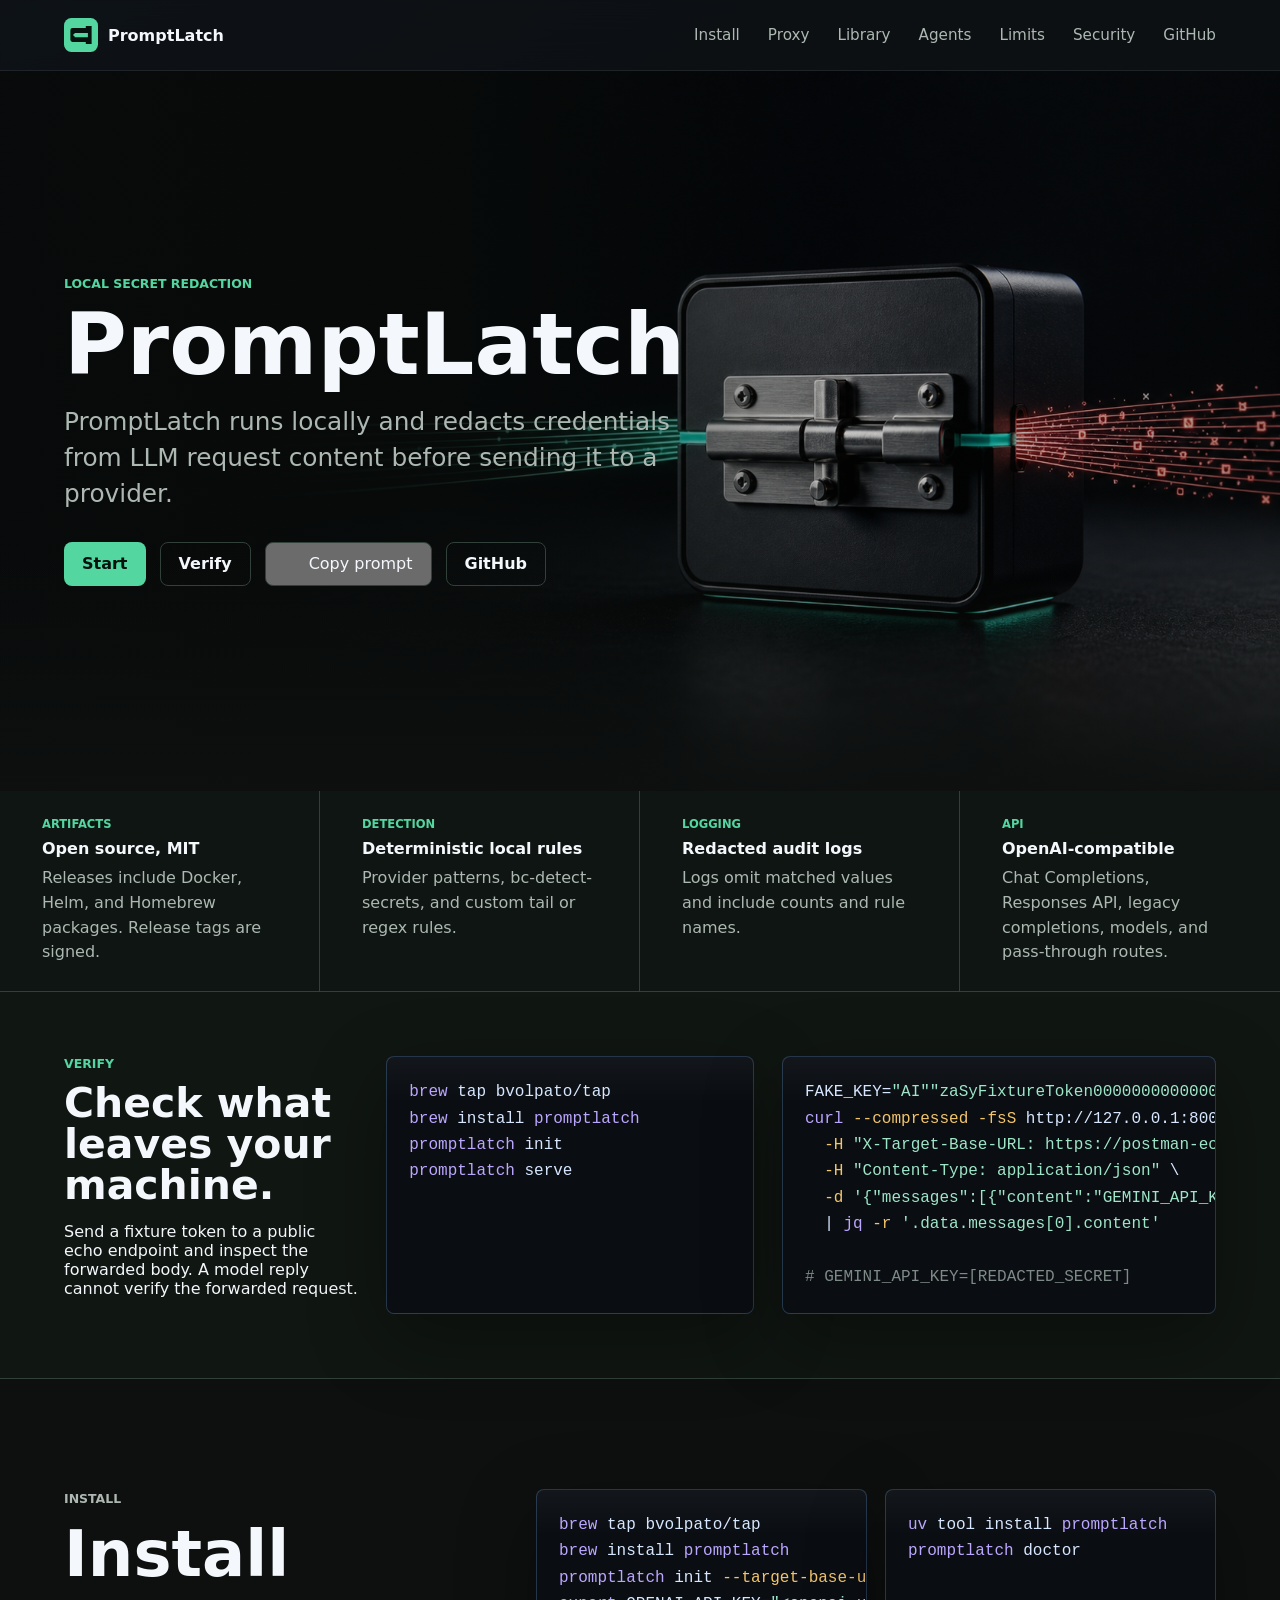
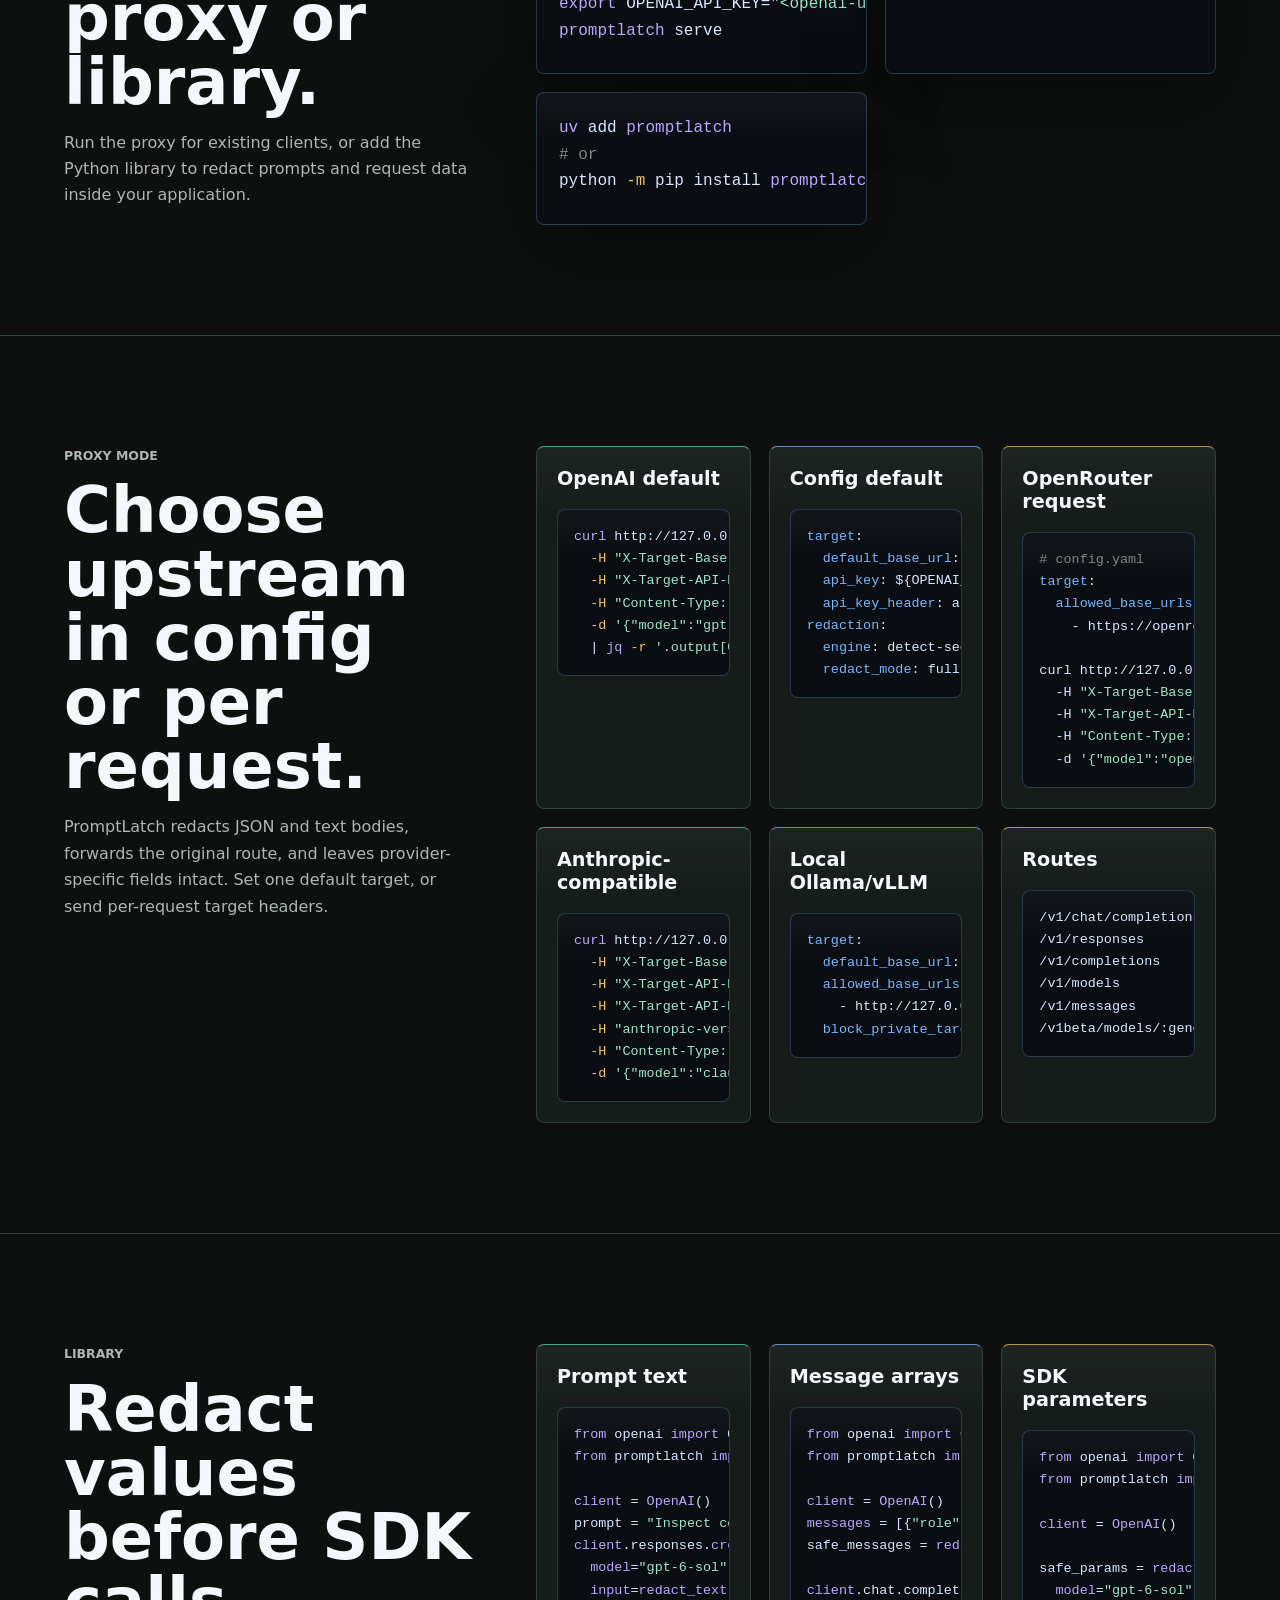
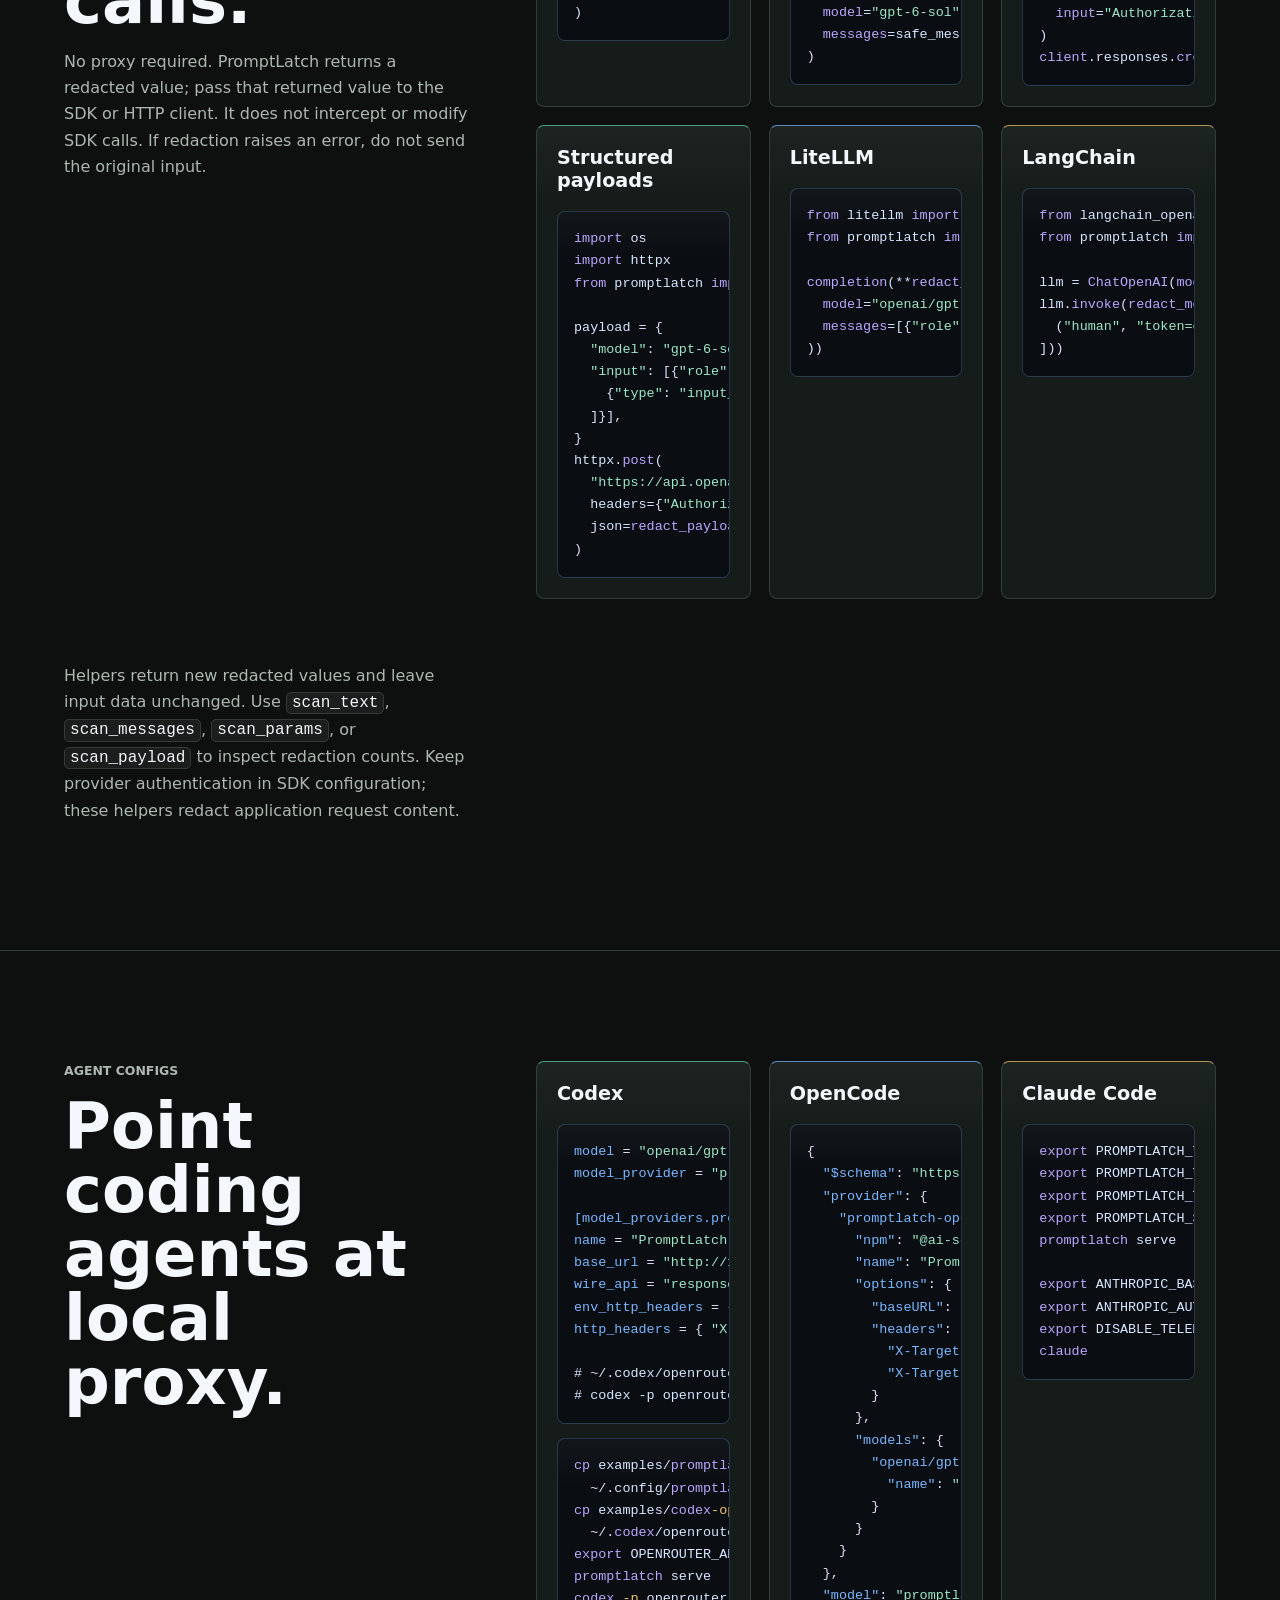
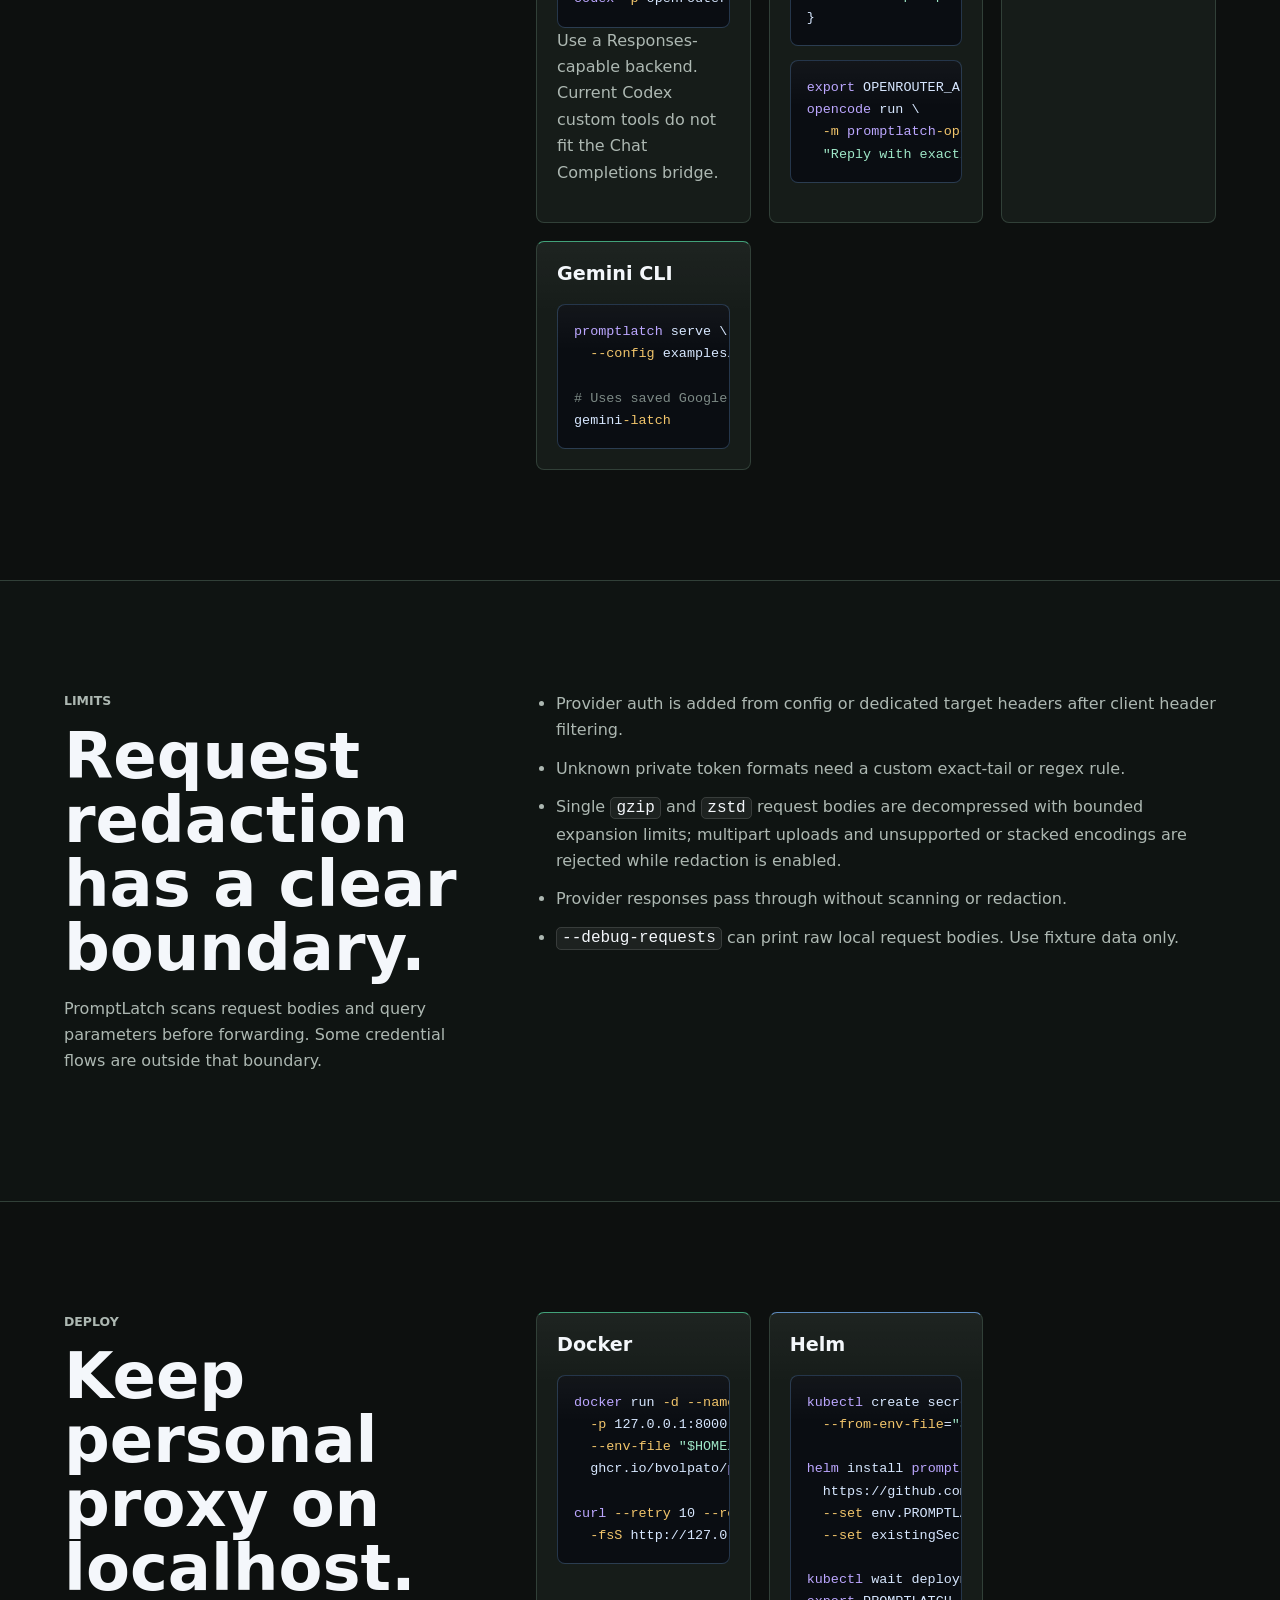
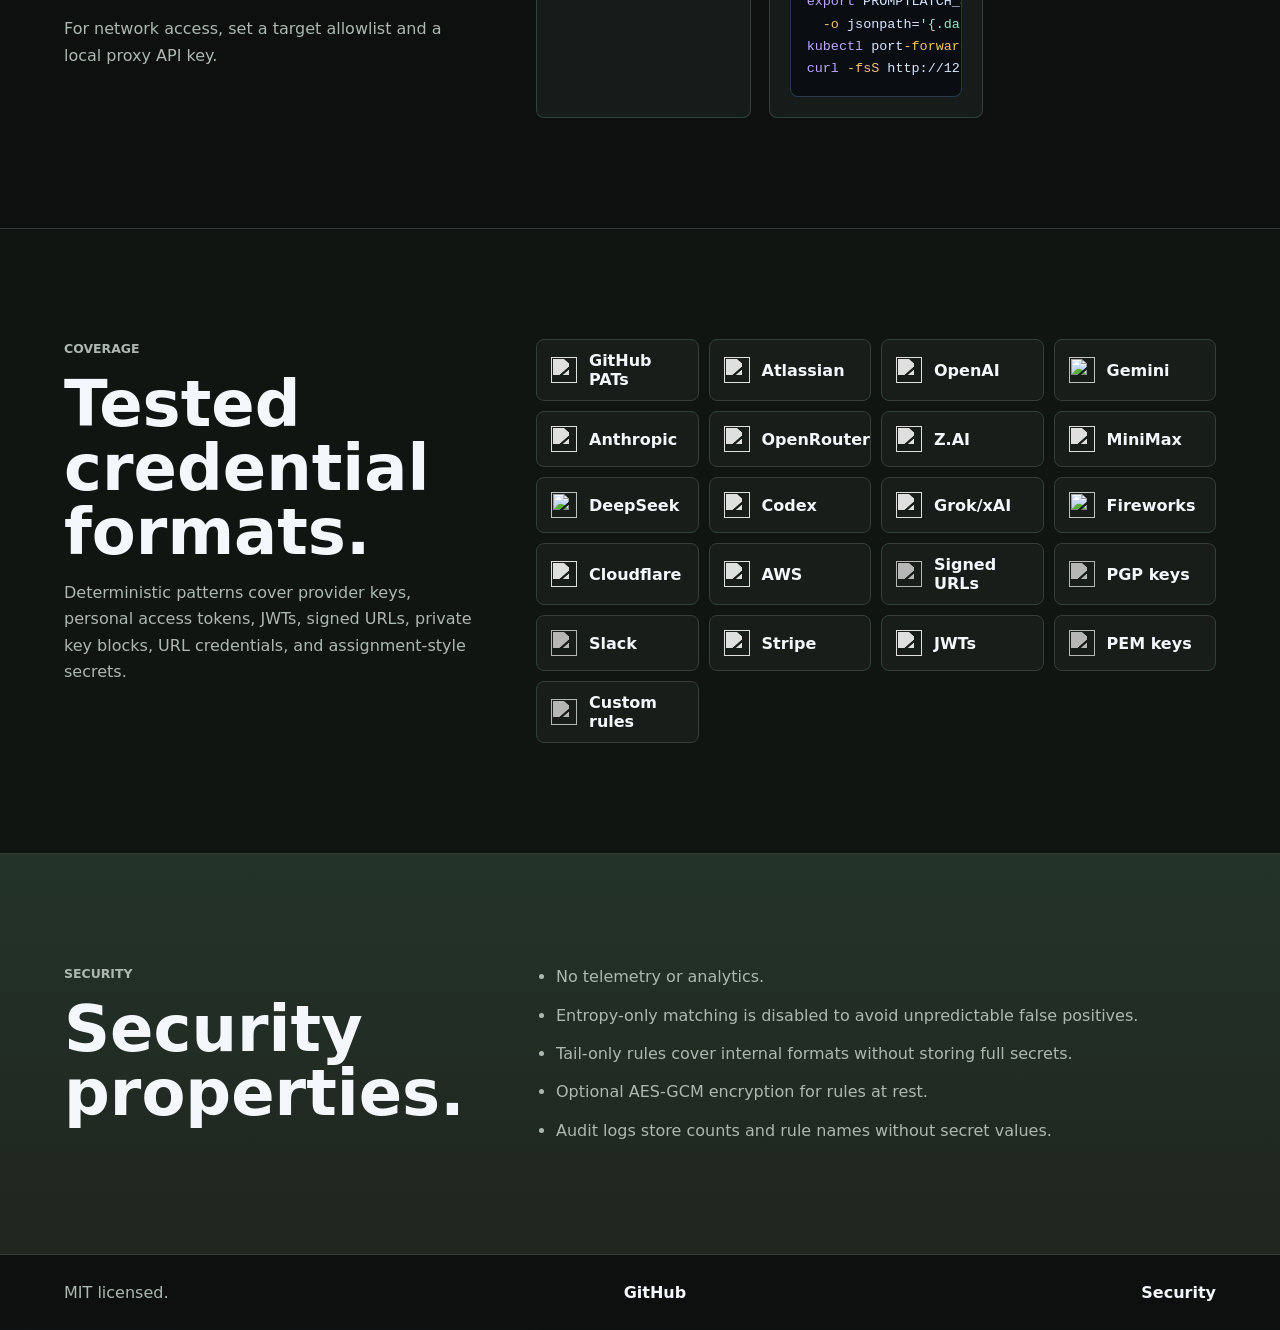
==== commit 0bcdbad2: "[site] publish 0.2.11" ====
--- a/index.html
+++ b/index.html
@@ -202,7 +202,8 @@
 /v1/responses
 /v1/completions
 /v1/models
-/v1/messages</code></pre>
+/v1/messages
+/v1beta/models/:generateContent</code></pre>
           </article>
         </div>
       </section>
@@ -376,6 +377,14 @@
 export DISABLE_TELEMETRY=1
 claude</code></pre>
           </article>
+          <article>
+            <h3>Gemini CLI</h3>
+            <pre><code>promptlatch serve \
+  --config examples/promptlatch-agents.config.yaml
+
+# Uses saved Google OAuth or GEMINI_API_KEY
+gemini-latch</code></pre>
+          </article>
         </div>
       </section>
 
@@ -391,7 +400,7 @@
         <ul>
           <li>Provider auth is added from config or dedicated target headers after client header filtering.</li>
           <li>Unknown private token formats need a custom exact-tail or regex rule.</li>
-          <li>Multipart uploads and compressed request bodies are rejected while redaction is enabled.</li>
+          <li>Single <code>gzip</code> and <code>zstd</code> request bodies are decompressed with bounded expansion limits; multipart uploads and unsupported or stacked encodings are rejected while redaction is enabled.</li>
           <li>Provider responses pass through without scanning or redaction.</li>
           <li><code>--debug-requests</code> can print raw local request bodies. Use fixture data only.</li>
         </ul>
@@ -411,7 +420,7 @@
             <pre><code>docker run -d --name promptlatch --rm \
   -p 127.0.0.1:8000:8000 \
   --env-file "$HOME/.config/promptlatch/provider.env" \
-  ghcr.io/bvolpato/promptlatch:0.2.5
+  ghcr.io/bvolpato/promptlatch:0.2.11
 
 curl --retry 10 --retry-connrefused --retry-delay 1 \
   -fsS http://127.0.0.1:8000/healthz</code></pre>
@@ -422,7 +431,7 @@
   --from-env-file="$HOME/.config/promptlatch/kubernetes.env"
 
 helm install promptlatch \
-  https://github.com/bvolpato/promptlatch/releases/download/v0.2.5/promptlatch-0.2.5.tgz \
+  https://github.com/bvolpato/promptlatch/releases/download/v0.2.11/promptlatch-0.2.11.tgz \
   --set env.PROMPTLATCH_TARGET_DEFAULT_BASE_URL=https://api.openai.com/v1 \
   --set existingSecret=promptlatch-env
 
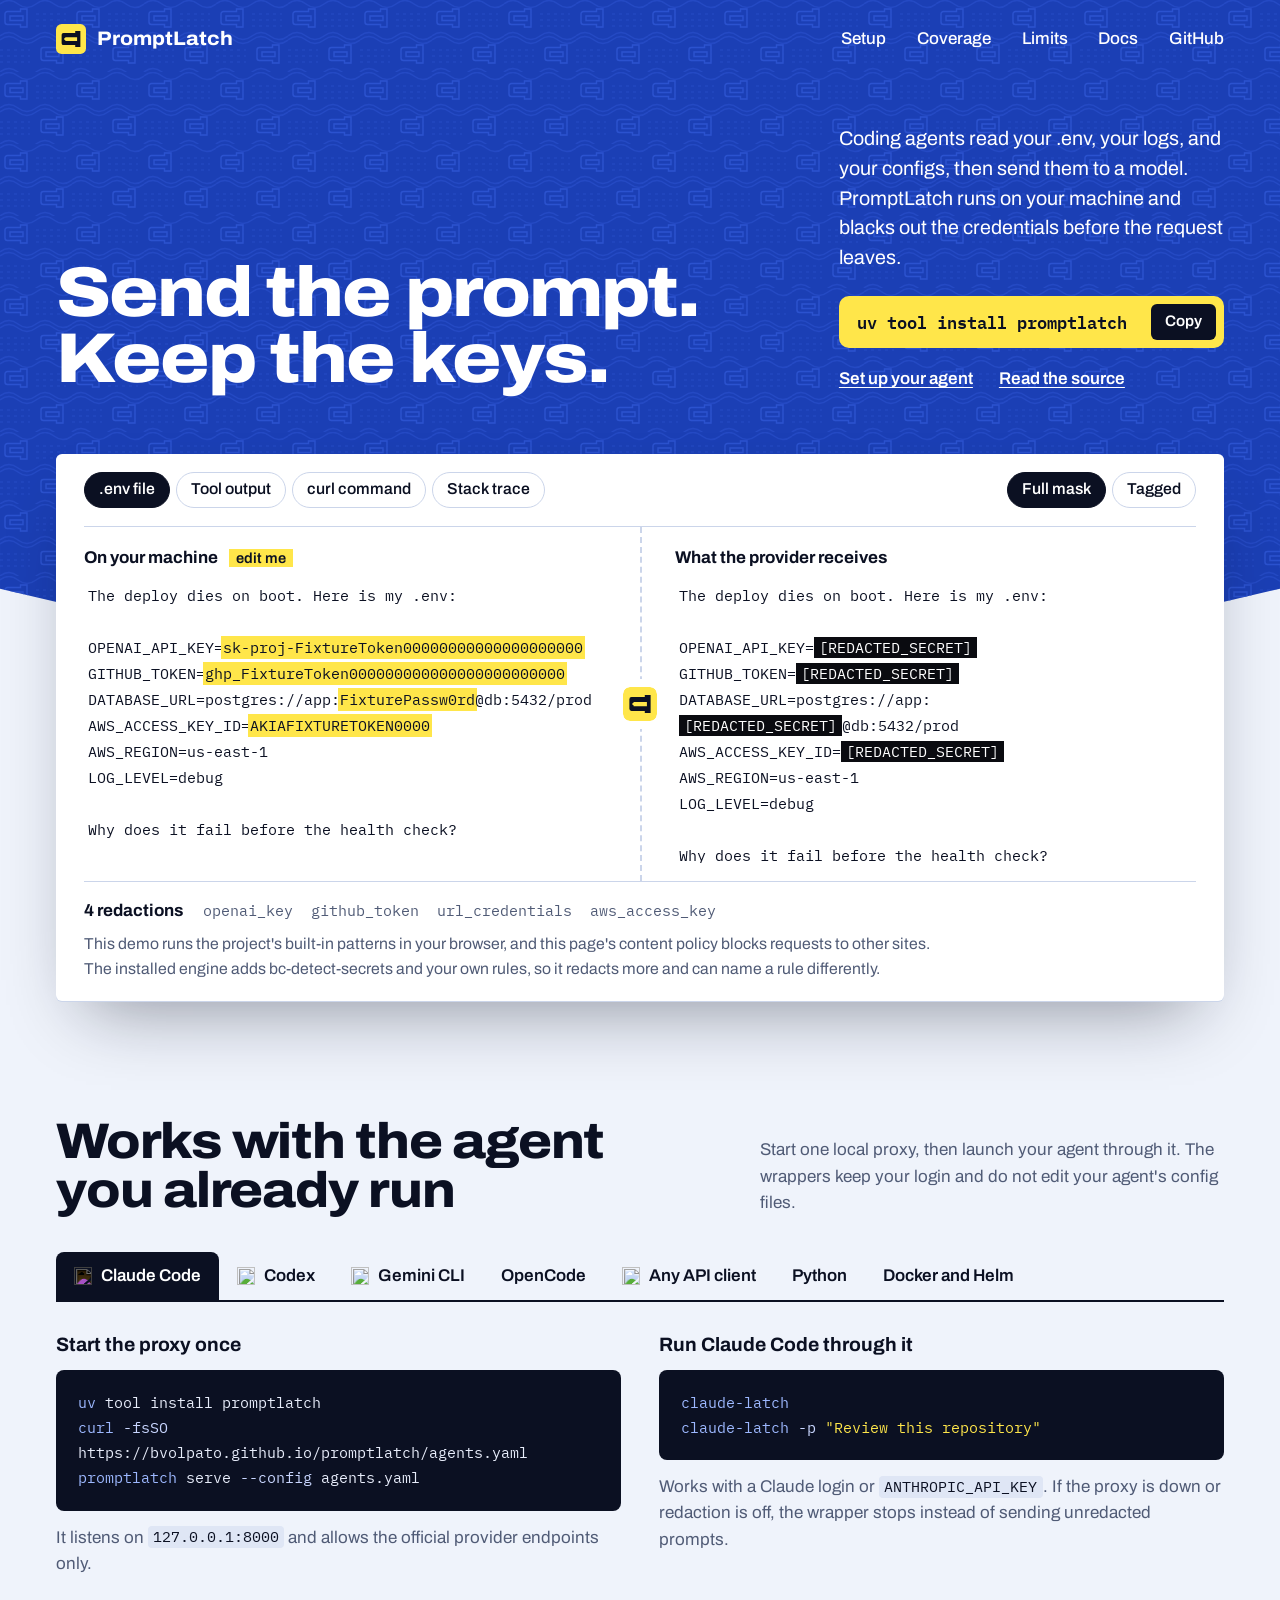
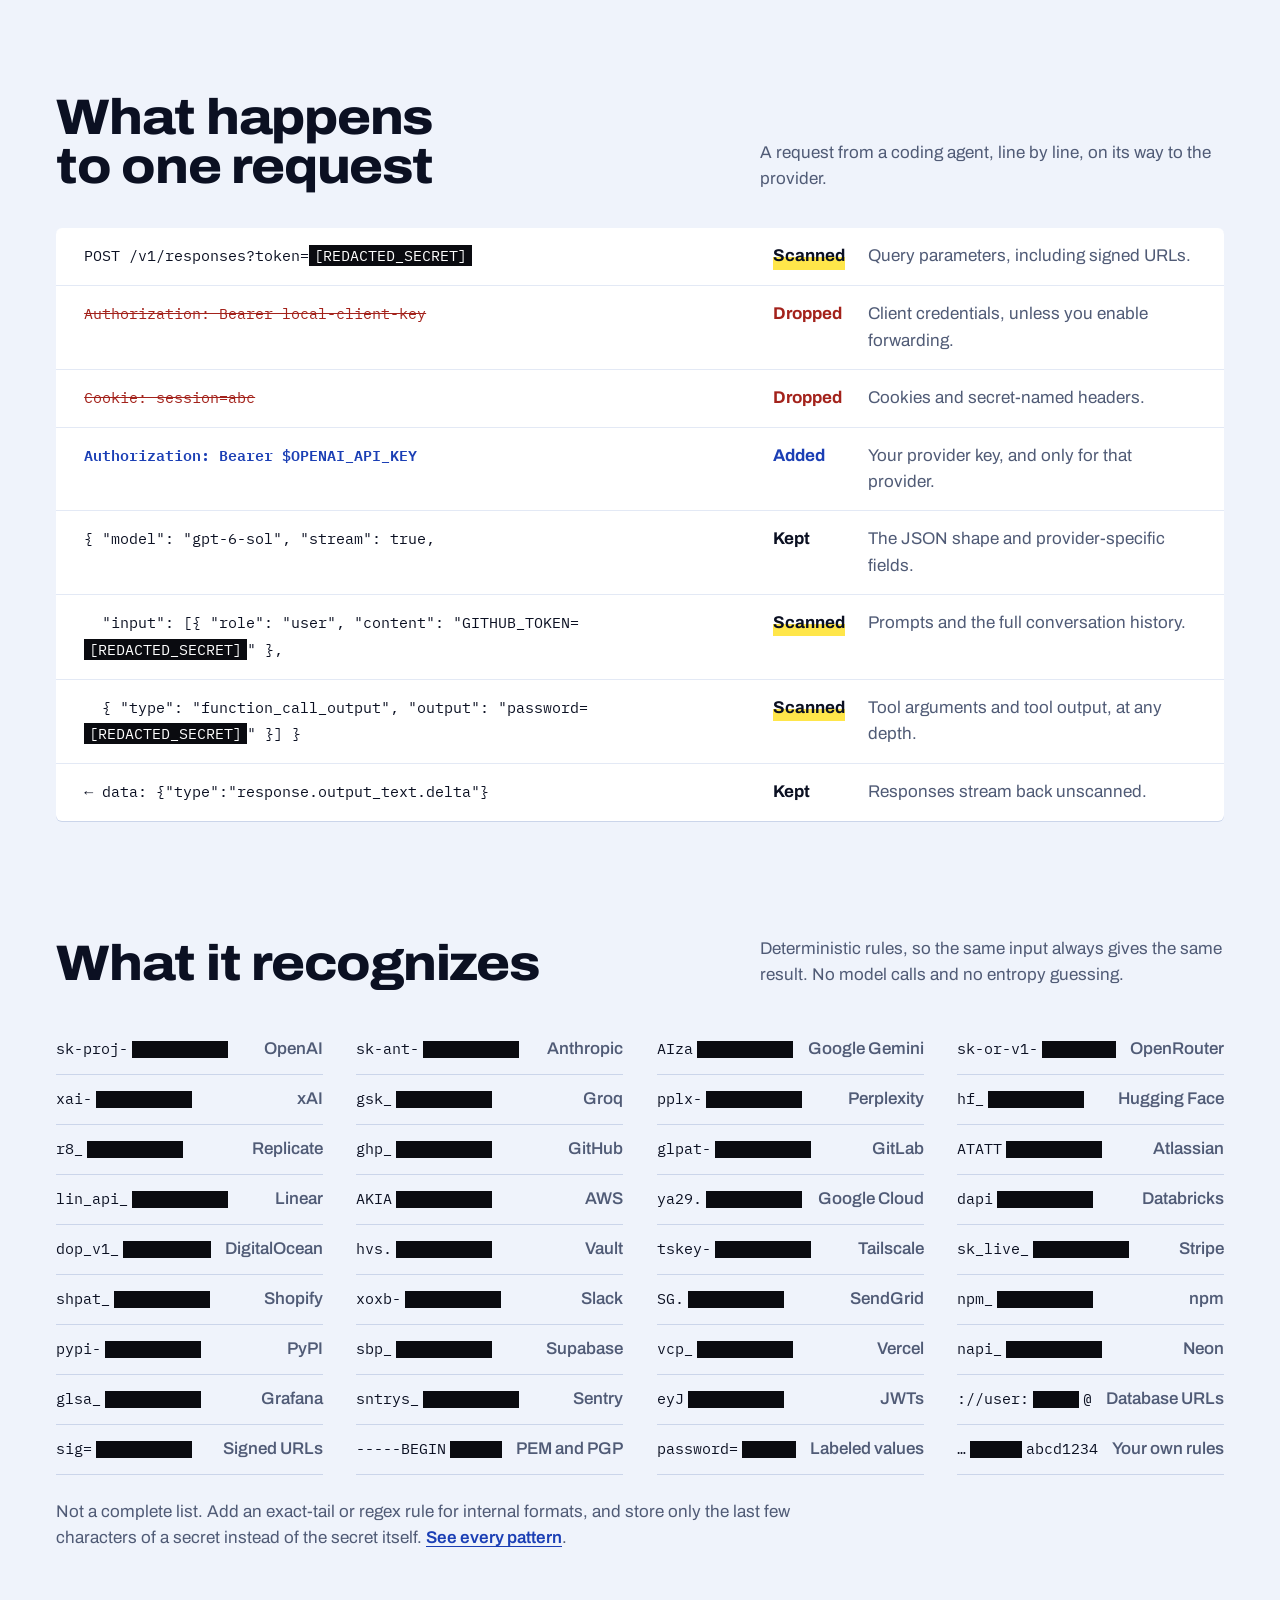
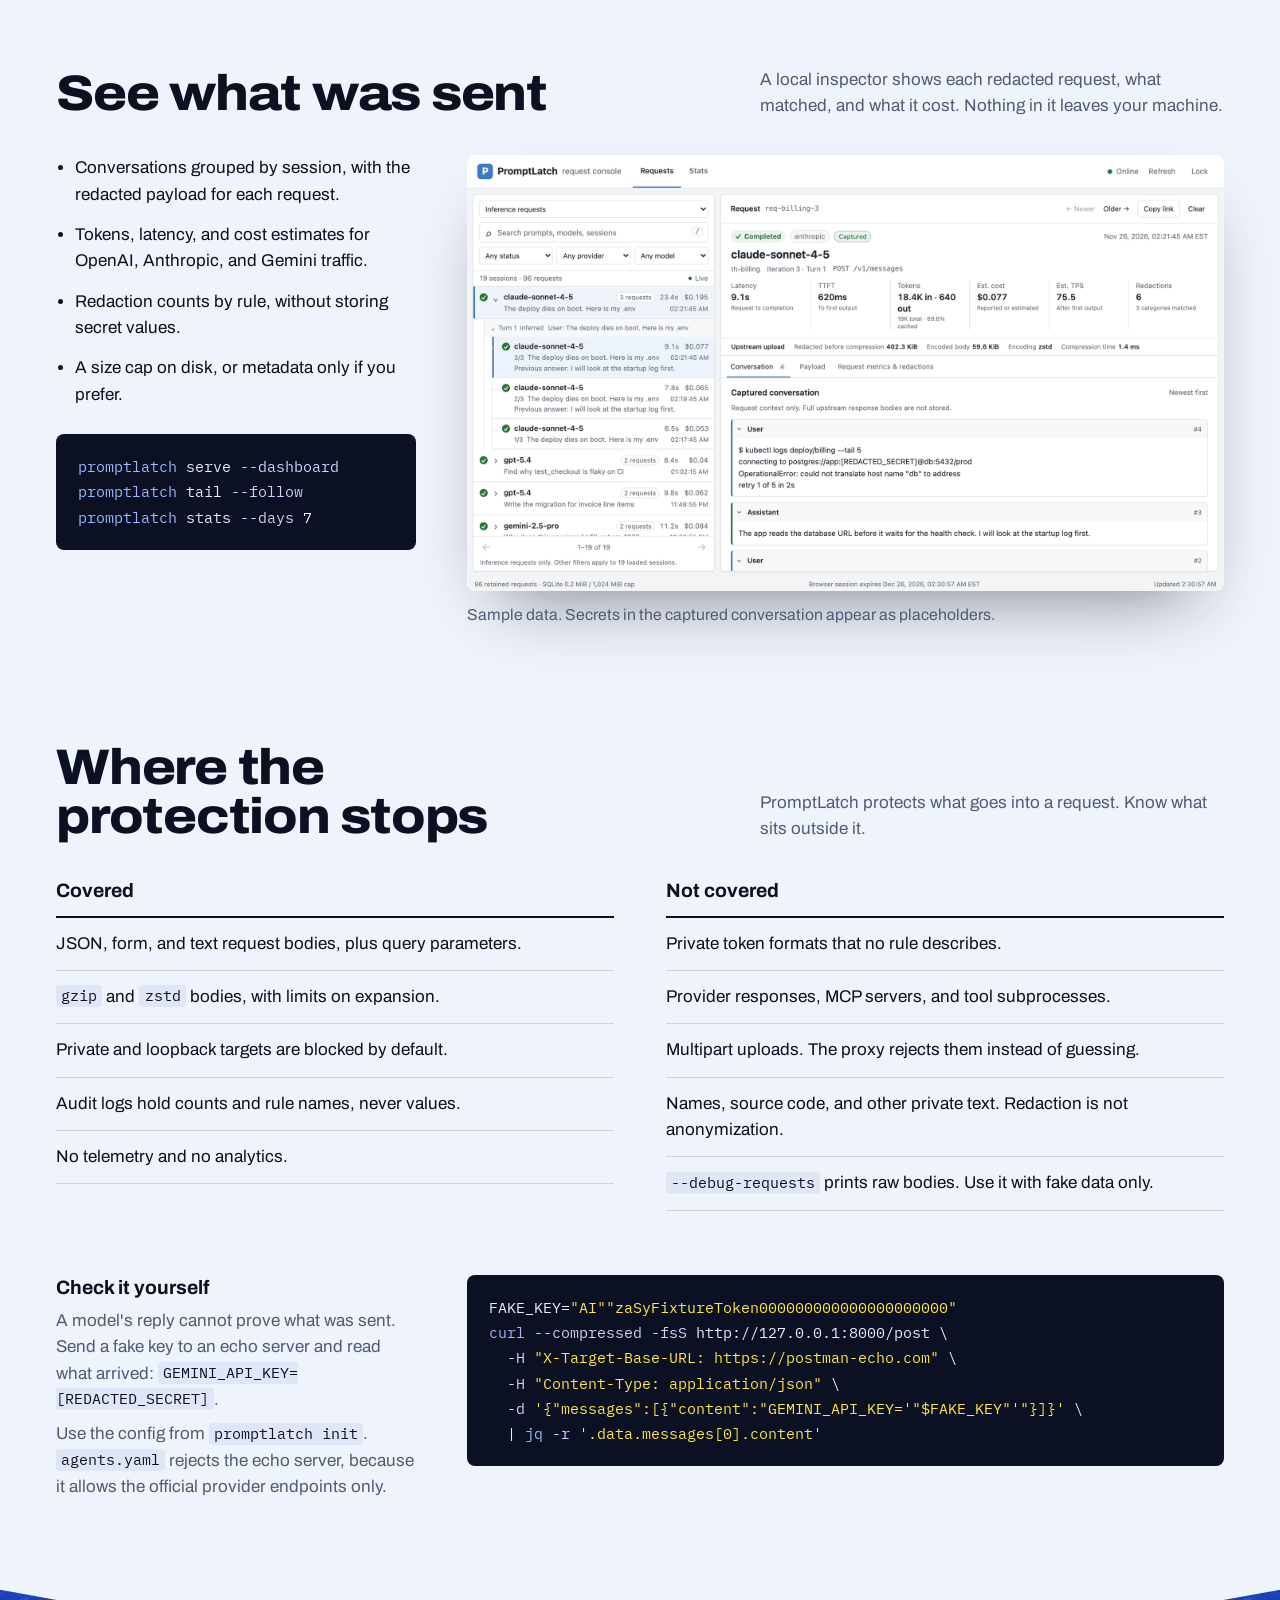
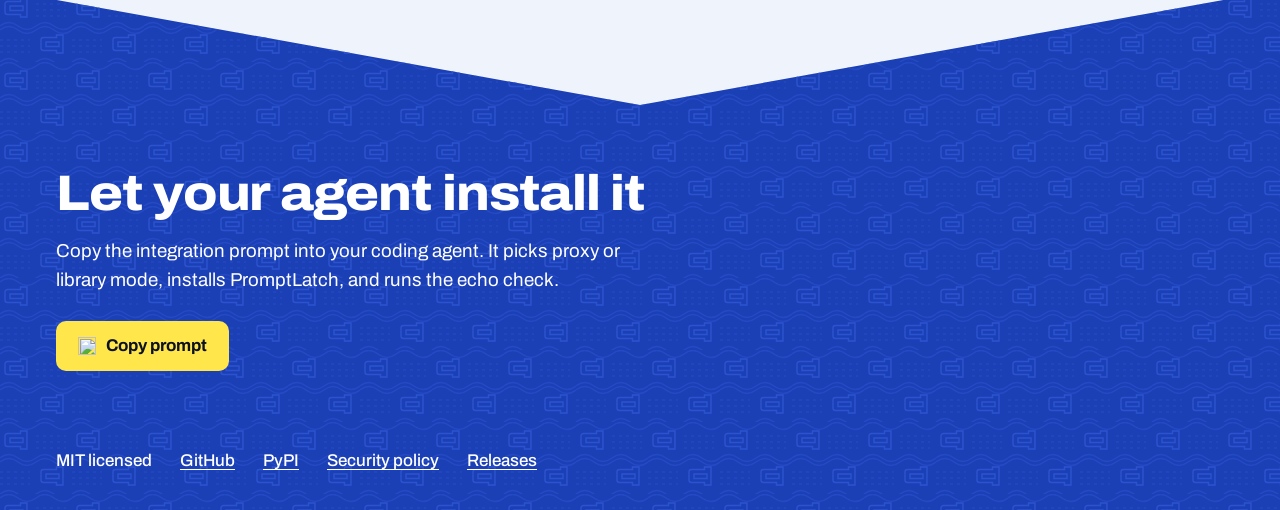
==== commit 943752e8: "[site] publish 0.3.0" ====
--- a/index.html
+++ b/index.html
@@ -3,500 +3,519 @@
   <head>
     <meta charset="utf-8" />
     <meta name="viewport" content="width=device-width, initial-scale=1" />
-    <title>PromptLatch</title>
+    <meta
+      http-equiv="Content-Security-Policy"
+      content="default-src 'none'; script-src 'self'; style-src 'self'; font-src 'self'; img-src 'self'; connect-src 'self'; base-uri 'none'; form-action 'none'"
+    />
+    <title>PromptLatch: send the prompt, keep the keys</title>
     <meta
       name="description"
-      content="Open-source local proxy and Python library for redacting secrets before LLM requests leave your machine."
+      content="A local proxy and Python library that redacts credentials from LLM requests before they leave your machine. Works with Claude Code, Codex, Gemini CLI, OpenCode, and any OpenAI-compatible client."
     />
-    <meta property="og:title" content="PromptLatch" />
+    <meta name="theme-color" content="#1b3fb5" />
+    <link rel="canonical" href="https://bvolpato.github.io/promptlatch/" />
+    <meta property="og:type" content="website" />
+    <meta property="og:site_name" content="PromptLatch" />
+    <meta property="og:url" content="https://bvolpato.github.io/promptlatch/" />
+    <meta property="og:title" content="PromptLatch: send the prompt, keep the keys" />
     <meta
       property="og:description"
-      content="Redact keys, tokens, private keys, signed URLs, and custom rules before requests reach LLM providers."
+      content="A local proxy that redacts credentials from LLM requests before they leave your machine."
     />
     <meta property="og:image" content="https://bvolpato.github.io/promptlatch/hero.png" />
+    <meta
+      property="og:image:alt"
+      content="A prompt with credentials on your machine, and the same prompt with the credentials redacted at the provider"
+    />
     <meta name="twitter:card" content="summary_large_image" />
     <meta name="twitter:image" content="https://bvolpato.github.io/promptlatch/hero.png" />
     <link rel="icon" href="./favicon.svg" type="image/svg+xml" />
+    <link rel="preload" href="./fonts/archivo.woff2" as="font" type="font/woff2" crossorigin />
     <link rel="stylesheet" href="./styles.css" />
     <script src="./highlight.js" defer></script>
+    <script src="./rules.js" defer></script>
+    <script src="./demo.js" defer></script>
+    <script src="./site.js" defer></script>
     <script src="./prompt.js" defer></script>
   </head>
   <body>
-    <header class="site-header">
-      <a class="brand" href="#top" aria-label="PromptLatch home">
-        <img class="brand-mark" src="./favicon.svg" alt="" />
-        <span>PromptLatch</span>
-      </a>
-      <nav aria-label="Primary">
-        <a href="#install">Install</a>
-        <a href="#proxy">Proxy</a>
-        <a href="#library">Library</a>
-        <a href="#agents">Agents</a>
-        <a href="#limits">Limits</a>
-        <a href="#security">Security</a>
-        <a href="https://github.com/bvolpato/promptlatch">GitHub</a>
-      </nav>
-    </header>
-
-    <main id="top">
-      <section class="hero">
-        <div class="hero-copy">
-          <p class="eyebrow">Local secret redaction</p>
-          <h1>PromptLatch</h1>
-          <p class="lede">
-            PromptLatch runs locally and redacts credentials from LLM request content
-            before sending it to a provider.
+    <a class="skip" href="#demo">Skip to the demo</a>
+
+    <div class="envelope envelope-start">
+      <header class="bar-top wrap">
+        <a class="brand" href="#top" aria-label="PromptLatch home">
+          <img src="./favicon.svg" alt="" width="30" height="30" />
+          <span>PromptLatch</span>
+        </a>
+        <nav aria-label="Primary">
+          <a href="#setup">Setup</a>
+          <a href="#coverage">Coverage</a>
+          <a href="#limits">Limits</a>
+          <a href="https://github.com/bvolpato/promptlatch#readme">Docs</a>
+          <a href="https://github.com/bvolpato/promptlatch">GitHub</a>
+        </nav>
+      </header>
+
+      <div id="top" class="hero wrap">
+        <h1><span>Send the prompt.</span> <span>Keep the keys.</span></h1>
+        <div class="hero-side">
+          <p>
+            Coding agents read your .env, your logs, and your configs, then send them to a model.
+            PromptLatch runs on your machine and blacks out the credentials before the request
+            leaves.
           </p>
-          <div class="actions">
-            <a class="button primary" href="#install">Start</a>
-            <a class="button secondary" href="#verify">Verify</a>
-            <button
-              id="copy-prompt"
-              class="button secondary copy-button"
-              type="button"
-              data-prompt-url="./PROMPT.md"
-              aria-describedby="copy-prompt-status"
-            >
-              <img class="button-icon" src="./icons/copy.svg" alt="" />
-              <span id="copy-prompt-label">Copy prompt</span>
+          <div class="command">
+            <code id="install-command">uv tool install promptlatch</code>
+            <button type="button" class="copy" data-copy="#install-command">Copy</button>
+          </div>
+          <p class="hero-links">
+            <a href="#setup">Set up your agent</a>
+            <a href="https://github.com/bvolpato/promptlatch">Read the source</a>
+          </p>
+        </div>
+      </div>
+    </div>
+
+    <main>
+      <section id="demo" class="letter wrap" aria-labelledby="demo-title">
+        <h2 id="demo-title" class="sr-only">Try it: edit the prompt and watch what is sent</h2>
+        <div class="letter-tools">
+          <div class="chips" role="group" aria-label="Sample prompt">
+            <button type="button" data-sample="env" aria-pressed="true">.env file</button>
+            <button type="button" data-sample="tool" aria-pressed="false">Tool output</button>
+            <button type="button" data-sample="curl" aria-pressed="false">curl command</button>
+            <button type="button" data-sample="trace" aria-pressed="false">Stack trace</button>
+          </div>
+          <div class="chips" role="group" aria-label="Placeholder style">
+            <button type="button" data-mode="full" aria-pressed="true">Full mask</button>
+            <button type="button" data-mode="tagged" aria-pressed="false">Tagged</button>
+          </div>
+        </div>
+        <div class="sheets">
+          <div class="sheet">
+            <label class="sheet-title" for="demo-input">On your machine <em>edit me</em></label>
+            <div class="editor">
+              <pre id="demo-backdrop" aria-hidden="true"></pre>
+              <textarea id="demo-input" maxlength="50000" spellcheck="false" autocomplete="off" autocapitalize="off">
+Turn on JavaScript to run the demo.</textarea
+              >
+            </div>
+          </div>
+          <div class="perforation" aria-hidden="true"><img src="./favicon.svg" alt="" width="34" height="34" /></div>
+          <div class="sheet">
+            <p class="sheet-title" id="demo-output-title">What the provider receives</p>
+            <pre id="demo-output" role="region" tabindex="0" aria-labelledby="demo-output-title">DATABASE_URL=postgres://app:<span class="bar">[REDACTED_SECRET]</span>@db:5432/prod</pre>
+          </div>
+        </div>
+        <div class="letter-foot">
+          <p aria-live="polite"><strong id="demo-count">1 redaction</strong></p>
+          <ul id="demo-hits" aria-label="Rules that matched"></ul>
+        </div>
+        <p class="letter-note">
+          This demo runs the project's built-in patterns in your browser, and this page's content
+          policy blocks requests to other sites. The installed engine adds bc-detect-secrets and
+          your own rules, so it redacts more and can name a rule differently.
+        </p>
+      </section>
+
+      <section id="setup" class="section wrap" aria-labelledby="setup-title">
+        <div class="section-head">
+          <h2 id="setup-title">Works with the agent you already run</h2>
+          <p>
+            Start one local proxy, then launch your agent through it. The wrappers keep your login
+            and do not edit your agent's config files.
+          </p>
+        </div>
+        <div class="tabs">
+          <div class="tablist" role="tablist" aria-label="Setup guides">
+            <button type="button" role="tab" id="tab-claude" aria-controls="panel-claude">
+              <img src="./icons/anthropic.svg" alt="" width="18" height="18" />Claude Code
             </button>
-            <a class="button secondary" href="https://github.com/bvolpato/promptlatch">GitHub</a>
-            <span id="copy-prompt-status" class="sr-only" aria-live="polite"></span>
+            <button type="button" role="tab" id="tab-codex" aria-controls="panel-codex">
+              <img src="./icons/codex.svg" alt="" width="18" height="18" />Codex
+            </button>
+            <button type="button" role="tab" id="tab-gemini" aria-controls="panel-gemini">
+              <img src="./icons/gemini.svg" alt="" width="18" height="18" />Gemini CLI
+            </button>
+            <button type="button" role="tab" id="tab-opencode" aria-controls="panel-opencode">OpenCode</button>
+            <button type="button" role="tab" id="tab-client" aria-controls="panel-client">
+              <img src="./icons/openai.svg" alt="" width="18" height="18" />Any API client
+            </button>
+            <button type="button" role="tab" id="tab-python" aria-controls="panel-python">Python</button>
+            <button type="button" role="tab" id="tab-deploy" aria-controls="panel-deploy">Docker and Helm</button>
+          </div>
+
+          <div class="panel" role="tabpanel" id="panel-claude" aria-labelledby="tab-claude" tabindex="0">
+            <article>
+              <h3>Start the proxy once</h3>
+              <pre><code data-lang="bash">uv tool install promptlatch
+curl -fsSO https://bvolpato.github.io/promptlatch/agents.yaml
+promptlatch serve --config agents.yaml</code></pre>
+              <p>It listens on <code>127.0.0.1:8000</code> and allows the official provider endpoints only.</p>
+            </article>
+            <article>
+              <h3>Run Claude Code through it</h3>
+              <pre><code data-lang="bash">claude-latch
+claude-latch -p "Review this repository"</code></pre>
+              <p>
+                Works with a Claude login or <code>ANTHROPIC_API_KEY</code>. If the proxy is down or
+                redaction is off, the wrapper stops instead of sending unredacted prompts.
+              </p>
+            </article>
+          </div>
+
+          <div class="panel" role="tabpanel" id="panel-codex" aria-labelledby="tab-codex" tabindex="0">
+            <article>
+              <h3>Start the proxy once</h3>
+              <pre><code data-lang="bash">uv tool install promptlatch
+curl -fsSO https://bvolpato.github.io/promptlatch/agents.yaml
+promptlatch serve --config agents.yaml</code></pre>
+              <p>It listens on <code>127.0.0.1:8000</code> and allows the official provider endpoints only.</p>
+            </article>
+            <article>
+              <h3>Run Codex through it</h3>
+              <pre><code data-lang="bash">codex-latch
+codex-latch exec "Review this repository"</code></pre>
+              <p>
+                Uses your ChatGPT login or <code>OPENAI_API_KEY</code>. If the proxy is down or
+                redaction is off, the wrapper stops instead of sending unredacted prompts.
+              </p>
+            </article>
+          </div>
+
+          <div class="panel" role="tabpanel" id="panel-gemini" aria-labelledby="tab-gemini" tabindex="0">
+            <article>
+              <h3>Start the proxy once</h3>
+              <pre><code data-lang="bash">uv tool install promptlatch
+curl -fsSO https://bvolpato.github.io/promptlatch/agents.yaml
+promptlatch serve --config agents.yaml</code></pre>
+              <p>It listens on <code>127.0.0.1:8000</code> and allows the official provider endpoints only.</p>
+            </article>
+            <article>
+              <h3>Run Gemini CLI through it</h3>
+              <pre><code data-lang="bash">gemini-latch
+gemini-latch -p "Summarize recent changes"</code></pre>
+              <p>
+                Works with Google sign-in or <code>GEMINI_API_KEY</code>. Vertex AI and other modes
+                that would bypass the proxy stop with an error.
+              </p>
+            </article>
+          </div>
+
+          <div class="panel" role="tabpanel" id="panel-opencode" aria-labelledby="tab-opencode" tabindex="0">
+            <article>
+              <h3>Start the proxy for OpenRouter</h3>
+              <pre><code data-lang="bash">uv tool install promptlatch
+curl -fsSL -o openrouter.yaml \
+  https://raw.githubusercontent.com/bvolpato/promptlatch/main/examples/promptlatch-openrouter.config.yaml
+promptlatch serve --config openrouter.yaml</code></pre>
+              <p>This config allows OpenRouter only and keeps the key in OpenCode's environment.</p>
+            </article>
+            <article>
+              <h3>Add the provider to your project</h3>
+              <pre><code data-lang="bash">curl -fsSL -o opencode.json \
+  https://raw.githubusercontent.com/bvolpato/promptlatch/main/examples/opencode-openrouter-promptlatch.json
+export OPENROUTER_API_KEY="&lt;openrouter-upstream-key&gt;"
+opencode run "Say ok" \
+  -m promptlatch-openrouter/openai/gpt-oss-120b</code></pre>
+            </article>
+          </div>
+
+          <div class="panel" role="tabpanel" id="panel-client" aria-labelledby="tab-client" tabindex="0">
+            <article>
+              <h3>Use one default provider</h3>
+              <pre><code data-lang="bash">promptlatch init --target-base-url https://api.openai.com/v1
+export OPENAI_API_KEY="&lt;openai-upstream-key&gt;"
+promptlatch serve</code></pre>
+              <p>
+                Then set <code>OPENAI_BASE_URL=http://127.0.0.1:8000/v1</code> for any
+                OpenAI-compatible client. Chat Completions, Responses, Anthropic Messages, and Gemini routes pass through in
+                their own format, with streaming and tool calls.
+              </p>
+            </article>
+            <article>
+              <h3>OpenRouter request</h3>
+              <pre><code data-lang="bash">curl http://127.0.0.1:8000/v1/responses \
+  -H "X-Target-Base-URL: https://openrouter.ai/api/v1" \
+  -H "X-Target-API-Key: $OPENROUTER_API_KEY" \
+  -H "Content-Type: application/json" \
+  -d '{"model":"openai/gpt-oss-120b","input":"Say ok"}'</code></pre>
+              <p>
+                Choose a provider per request. The configured key is never sent to another host. To
+                limit the hosts, list each one in the config:
+              </p>
+              <pre><code data-lang="yaml">target:
+  allowed_base_urls:
+    - https://api.openai.com/v1
+    - https://openrouter.ai/api/v1</code></pre>
+            </article>
+          </div>
+
+          <div class="panel" role="tabpanel" id="panel-python" aria-labelledby="tab-python" tabindex="0">
+            <article>
+              <h3>Add the library</h3>
+              <pre><code data-lang="bash">uv add promptlatch</code></pre>
+              <p>
+                Or use <code>python -m pip install promptlatch</code>. No proxy needed. Four helpers cover text, messages, SDK parameters, and raw
+                payloads. They return a redacted copy and leave your input unchanged.
+              </p>
+            </article>
+            <article>
+              <h3>Redact at the SDK call</h3>
+              <pre><code data-lang="python">from openai import OpenAI
+from promptlatch import redact_params
+
+client = OpenAI()
+response = client.responses.create(
+    **redact_params(
+        model="gpt-6-sol",
+        input="Read this: GITHUB_TOKEN=example-value-123456",
+    )
+)</code></pre>
+              <p>
+                The same call works with LiteLLM. Use <code>redact_messages</code> for Anthropic and
+                LangChain.
+              </p>
+            </article>
+          </div>
+
+          <div class="panel" role="tabpanel" id="panel-deploy" aria-labelledby="tab-deploy" tabindex="0">
+            <article>
+              <h3>Docker</h3>
+              <pre><code data-lang="bash">docker run -d --name promptlatch --rm \
+  -p 127.0.0.1:8000:8000 \
+  --env-file "$HOME/.config/promptlatch/provider.env" \
+  ghcr.io/bvolpato/promptlatch:0.3.0
+
+curl --retry 10 --retry-all-errors --retry-delay 1 \
+  -fsS http://127.0.0.1:8000/healthz</code></pre>
+              <p>
+                <code>provider.env</code> holds <code>PROMPTLATCH_TARGET_BASE_URL</code> and
+                <code>PROMPTLATCH_TARGET_API_KEY</code>.
+              </p>
+            </article>
+            <article>
+              <h3>Helm</h3>
+              <pre><code data-lang="bash">kubectl create secret generic promptlatch-env \
+  --from-env-file="$HOME/.config/promptlatch/kubernetes.env"
+
+helm install promptlatch \
+  https://github.com/bvolpato/promptlatch/releases/download/v0.3.0/promptlatch-0.3.0.tgz \
+  --set env.PROMPTLATCH_TARGET_DEFAULT_BASE_URL=https://api.openai.com/v1 \
+  --set existingSecret=promptlatch-env</code></pre>
+              <p>
+                <code>kubernetes.env</code> holds <code>PROMPTLATCH_TARGET_API_KEY</code> and
+                <code>PROMPTLATCH_SERVER_API_KEY</code>. See the
+                <a href="https://github.com/bvolpato/promptlatch/blob/main/docs/deployment.md">deployment guide</a>.
+              </p>
+            </article>
           </div>
         </div>
       </section>
 
-      <section class="proof" aria-label="Open source project facts">
-        <div>
-          <span>Artifacts</span>
-          <strong>Open source, MIT</strong>
-          <p>Releases include Docker, Helm, and Homebrew packages. Release tags are signed.</p>
-        </div>
-        <div>
-          <span>Detection</span>
-          <strong>Deterministic local rules</strong>
-          <p>Provider patterns, bc-detect-secrets, and custom tail or regex rules.</p>
-        </div>
-        <div>
-          <span>Logging</span>
-          <strong>Redacted audit logs</strong>
-          <p>Logs omit matched values and include counts and rule names.</p>
-        </div>
-        <div>
-          <span>API</span>
-          <strong>OpenAI-compatible</strong>
-          <p>Chat Completions, Responses API, legacy completions, models, and pass-through routes.</p>
+      <section class="section wrap" aria-labelledby="request-title">
+        <div class="section-head">
+          <h2 id="request-title">What happens to one request</h2>
+          <p>A request from a coding agent, line by line, on its way to the provider.</p>
+        </div>
+        <div class="request" role="table" aria-label="Annotated request">
+          <div class="row" role="row">
+            <code role="cell">POST /v1/responses?token=<b class="bar">[REDACTED_SECRET]</b></code>
+            <p role="cell"><strong class="scan">Scanned</strong> Query parameters, including signed URLs.</p>
+          </div>
+          <div class="row" role="row">
+            <code role="cell"><s>Authorization: Bearer local-client-key</s></code>
+            <p role="cell"><strong class="drop">Dropped</strong> Client credentials, unless you enable forwarding.</p>
+          </div>
+          <div class="row" role="row">
+            <code role="cell"><s>Cookie: session=abc</s></code>
+            <p role="cell"><strong class="drop">Dropped</strong> Cookies and secret-named headers.</p>
+          </div>
+          <div class="row" role="row">
+            <code role="cell"><ins>Authorization: Bearer $OPENAI_API_KEY</ins></code>
+            <p role="cell"><strong class="add">Added</strong> Your provider key, and only for that provider.</p>
+          </div>
+          <div class="row" role="row">
+            <code role="cell">{ "model": "gpt-6-sol", "stream": true,</code>
+            <p role="cell"><strong class="keep">Kept</strong> The JSON shape and provider-specific fields.</p>
+          </div>
+          <div class="row" role="row">
+            <code role="cell">  "input": [{ "role": "user", "content": "GITHUB_TOKEN=<b class="bar">[REDACTED_SECRET]</b>" },</code>
+            <p role="cell"><strong class="scan">Scanned</strong> Prompts and the full conversation history.</p>
+          </div>
+          <div class="row" role="row">
+            <code role="cell">  { "type": "function_call_output", "output": "password=<b class="bar">[REDACTED_SECRET]</b>" }] }</code>
+            <p role="cell"><strong class="scan">Scanned</strong> Tool arguments and tool output, at any depth.</p>
+          </div>
+          <div class="row" role="row">
+            <code role="cell">← data: {"type":"response.output_text.delta"}</code>
+            <p role="cell"><strong class="keep">Kept</strong> Responses stream back unscanned.</p>
+          </div>
         </div>
       </section>
 
-      <section id="verify" class="quickstart" aria-label="Redaction verification">
-        <div>
-          <p class="eyebrow">Verify</p>
-          <h2>Check what leaves your machine.</h2>
+      <section id="coverage" class="section wrap" aria-labelledby="coverage-title">
+        <div class="section-head">
+          <h2 id="coverage-title">What it recognizes</h2>
           <p>
-            Send a fixture token to a public echo endpoint and inspect the forwarded
-            body. A model reply cannot verify the forwarded request.
+            Deterministic rules, so the same input always gives the same result. No model calls and
+            no entropy guessing.
           </p>
         </div>
-        <pre><code>brew tap bvolpato/tap
-brew install promptlatch
-promptlatch init
-promptlatch serve</code></pre>
-        <pre><code>FAKE_KEY="AI""zaSyFixtureToken000000000000000000000"
+        <ul class="coverage">
+          <li><code>sk-proj-<b></b></code><span>OpenAI</span></li>
+          <li><code>sk-ant-<b></b></code><span>Anthropic</span></li>
+          <li><code>AIza<b></b></code><span>Google Gemini</span></li>
+          <li><code>sk-or-v1-<b></b></code><span>OpenRouter</span></li>
+          <li><code>xai-<b></b></code><span>xAI</span></li>
+          <li><code>gsk_<b></b></code><span>Groq</span></li>
+          <li><code>pplx-<b></b></code><span>Perplexity</span></li>
+          <li><code>hf_<b></b></code><span>Hugging Face</span></li>
+          <li><code>r8_<b></b></code><span>Replicate</span></li>
+          <li><code>ghp_<b></b></code><span>GitHub</span></li>
+          <li><code>glpat-<b></b></code><span>GitLab</span></li>
+          <li><code>ATATT<b></b></code><span>Atlassian</span></li>
+          <li><code>lin_api_<b></b></code><span>Linear</span></li>
+          <li><code>AKIA<b></b></code><span>AWS</span></li>
+          <li><code>ya29.<b></b></code><span>Google Cloud</span></li>
+          <li><code>dapi<b></b></code><span>Databricks</span></li>
+          <li><code>dop_v1_<b></b></code><span>DigitalOcean</span></li>
+          <li><code>hvs.<b></b></code><span>Vault</span></li>
+          <li><code>tskey-<b></b></code><span>Tailscale</span></li>
+          <li><code>sk_live_<b></b></code><span>Stripe</span></li>
+          <li><code>shpat_<b></b></code><span>Shopify</span></li>
+          <li><code>xoxb-<b></b></code><span>Slack</span></li>
+          <li><code>SG.<b></b></code><span>SendGrid</span></li>
+          <li><code>npm_<b></b></code><span>npm</span></li>
+          <li><code>pypi-<b></b></code><span>PyPI</span></li>
+          <li><code>sbp_<b></b></code><span>Supabase</span></li>
+          <li><code>vcp_<b></b></code><span>Vercel</span></li>
+          <li><code>napi_<b></b></code><span>Neon</span></li>
+          <li><code>glsa_<b></b></code><span>Grafana</span></li>
+          <li><code>sntrys_<b></b></code><span>Sentry</span></li>
+          <li><code>eyJ<b></b></code><span>JWTs</span></li>
+          <li><code>://user:<b></b>@</code><span>Database URLs</span></li>
+          <li><code>sig=<b></b></code><span>Signed URLs</span></li>
+          <li><code>-----BEGIN<b></b></code><span>PEM and PGP</span></li>
+          <li><code>password=<b></b></code><span>Labeled values</span></li>
+          <li><code>…<b></b>abcd1234</code><span>Your own rules</span></li>
+        </ul>
+        <p class="after">
+          Not a complete list. Add an exact-tail or regex rule for internal formats, and store only
+          the last few characters of a secret instead of the secret itself.
+          <a href="https://github.com/bvolpato/promptlatch/blob/main/src/promptlatch/patterns.py">See every pattern</a>.
+        </p>
+      </section>
+
+      <section class="section wrap" aria-labelledby="inspector-title">
+        <div class="section-head">
+          <h2 id="inspector-title">See what was sent</h2>
+          <p>
+            A local inspector shows each redacted request, what matched, and what it cost. Nothing
+            in it leaves your machine.
+          </p>
+        </div>
+        <div class="inspector">
+          <div>
+            <ul>
+              <li>Conversations grouped by session, with the redacted payload for each request.</li>
+              <li>Tokens, latency, and cost estimates for OpenAI, Anthropic, and Gemini traffic.</li>
+              <li>Redaction counts by rule, without storing secret values.</li>
+              <li>A size cap on disk, or metadata only if you prefer.</li>
+            </ul>
+            <pre><code data-lang="bash">promptlatch serve --dashboard
+promptlatch tail --follow
+promptlatch stats --days 7</code></pre>
+          </div>
+          <figure>
+            <img
+              class="shot"
+              src="./dashboard.png"
+              width="1900"
+              height="1094"
+              loading="lazy"
+              alt="PromptLatch dashboard showing a captured conversation in which credentials appear as REDACTED_SECRET, next to a list of sessions"
+            />
+            <figcaption>Sample data. Secrets in the captured conversation appear as placeholders.</figcaption>
+          </figure>
+        </div>
+      </section>
+
+      <section id="limits" class="section wrap" aria-labelledby="limits-title">
+        <div class="section-head">
+          <h2 id="limits-title">Where the protection stops</h2>
+          <p>PromptLatch protects what goes into a request. Know what sits outside it.</p>
+        </div>
+        <div class="limits">
+          <div>
+            <h3>Covered</h3>
+            <ul>
+              <li>JSON, form, and text request bodies, plus query parameters.</li>
+              <li><code>gzip</code> and <code>zstd</code> bodies, with limits on expansion.</li>
+              <li>Private and loopback targets are blocked by default.</li>
+              <li>Audit logs hold counts and rule names, never values.</li>
+              <li>No telemetry and no analytics.</li>
+            </ul>
+          </div>
+          <div>
+            <h3>Not covered</h3>
+            <ul>
+              <li>Private token formats that no rule describes.</li>
+              <li>Provider responses, MCP servers, and tool subprocesses.</li>
+              <li>Multipart uploads. The proxy rejects them instead of guessing.</li>
+              <li>Names, source code, and other private text. Redaction is not anonymization.</li>
+              <li><code>--debug-requests</code> prints raw bodies. Use it with fake data only.</li>
+            </ul>
+          </div>
+        </div>
+        <div class="verify">
+          <div>
+            <h3>Check it yourself</h3>
+            <p>
+              A model's reply cannot prove what was sent. Send a fake key to an echo server and read
+              what arrived: <code>GEMINI_API_KEY=[REDACTED_SECRET]</code>.
+            </p>
+            <p>
+              Use the config from <code>promptlatch init</code>. <code>agents.yaml</code> rejects the
+              echo server, because it allows the official provider endpoints only.
+            </p>
+          </div>
+          <pre><code data-lang="bash">FAKE_KEY="AI""zaSyFixtureToken000000000000000000000"
 curl --compressed -fsS http://127.0.0.1:8000/post \
   -H "X-Target-Base-URL: https://postman-echo.com" \
   -H "Content-Type: application/json" \
   -d '{"messages":[{"content":"GEMINI_API_KEY='"$FAKE_KEY"'"}]}' \
-  | jq -r '.data.messages[0].content'
-
-# GEMINI_API_KEY=[REDACTED_SECRET]</code></pre>
-      </section>
-
-      <section id="install" class="section">
-        <div class="section-copy">
-          <p class="eyebrow">Install</p>
-          <h2>Install proxy or library.</h2>
-          <p>
-            Run the proxy for existing clients, or add the Python library to redact
-            prompts and request data inside your application.
-          </p>
-        </div>
-        <div class="code-grid">
-          <pre><code>brew tap bvolpato/tap
-brew install promptlatch
-promptlatch init --target-base-url https://api.openai.com/v1
-export OPENAI_API_KEY="&lt;openai-upstream-key&gt;"
-promptlatch serve</code></pre>
-          <pre><code>uv tool install promptlatch
-promptlatch doctor</code></pre>
-          <pre><code>uv add promptlatch
-# or
-python -m pip install promptlatch</code></pre>
-        </div>
-      </section>
-
-      <section id="proxy" class="section">
-        <div class="section-copy">
-          <p class="eyebrow">Proxy mode</p>
-          <h2>Choose upstream in config or per request.</h2>
-          <p>
-            PromptLatch redacts JSON and text bodies, forwards the original route, and
-            leaves provider-specific fields intact. Set one default target, or send
-            per-request target headers.
-          </p>
-        </div>
-        <div class="agent-grid">
-          <article>
-            <h3>OpenAI default</h3>
-            <pre><code>curl http://127.0.0.1:8000/v1/responses \
-  -H "X-Target-Base-URL: https://api.openai.com/v1" \
-  -H "X-Target-API-Key: $OPENAI_API_KEY" \
-  -H "Content-Type: application/json" \
-  -d '{"model":"gpt-6-sol","input":"Reply exactly: ok"}' \
-  | jq -r '.output[0].content[0].text'</code></pre>
-          </article>
-          <article>
-            <h3>Config default</h3>
-            <pre><code>target:
-  default_base_url: https://api.openai.com/v1
-  api_key: ${OPENAI_API_KEY}
-  api_key_header: authorization
-redaction:
-  engine: detect-secrets
-  redact_mode: full</code></pre>
-          </article>
-          <article>
-            <h3>OpenRouter request</h3>
-            <pre><code># config.yaml
-target:
-  allowed_base_urls:
-    - https://openrouter.ai/api/v1
-
-curl http://127.0.0.1:8000/v1/responses \
-  -H "X-Target-Base-URL: https://openrouter.ai/api/v1" \
-  -H "X-Target-API-Key: $OPENROUTER_API_KEY" \
-  -H "Content-Type: application/json" \
-  -d '{"model":"openai/gpt-oss-120b","input":"Reply exactly: ok"}'</code></pre>
-          </article>
-          <article>
-            <h3>Anthropic-compatible</h3>
-            <pre><code>curl http://127.0.0.1:8000/v1/messages \
-  -H "X-Target-Base-URL: https://api.anthropic.com" \
-  -H "X-Target-API-Key: $ANTHROPIC_API_KEY" \
-  -H "X-Target-API-Key-Header: x-api-key" \
-  -H "anthropic-version: 2023-06-01" \
-  -H "Content-Type: application/json" \
-  -d '{"model":"claude-opus-4-8","max_tokens":64,"messages":[{"role":"user","content":"Reply exactly: ok"}]}'</code></pre>
-          </article>
-          <article>
-            <h3>Local Ollama/vLLM</h3>
-            <pre><code>target:
-  default_base_url: http://127.0.0.1:11434/v1
-  allowed_base_urls:
-    - http://127.0.0.1:11434/v1
-  block_private_targets: false</code></pre>
-          </article>
-          <article>
-            <h3>Routes</h3>
-            <pre><code>/v1/chat/completions
-/v1/responses
-/v1/completions
-/v1/models
-/v1/messages
-/v1beta/models/:generateContent</code></pre>
-          </article>
-        </div>
-      </section>
-
-      <section id="library" class="section">
-        <div class="section-copy">
-          <p class="eyebrow">Library</p>
-          <h2>Redact values before SDK calls.</h2>
-          <p>
-            No proxy required. PromptLatch returns a redacted value; pass that returned
-            value to the SDK or HTTP client. It does not intercept or modify SDK calls.
-            If redaction raises an error, do not send the original input.
-          </p>
-        </div>
-        <div class="agent-grid">
-          <article>
-            <h3>Prompt text</h3>
-            <pre><code>from openai import OpenAI
-from promptlatch import redact_text
-
-client = OpenAI()
-prompt = "Inspect config: OPENAI_API_KEY=example-secret-value-123456"
-client.responses.create(
-  model="gpt-6-sol",
-  input=redact_text(prompt),
-)</code></pre>
-          </article>
-          <article>
-            <h3>Message arrays</h3>
-            <pre><code>from openai import OpenAI
-from promptlatch import redact_messages
-
-client = OpenAI()
-messages = [{"role": "user", "content": "GITHUB_TOKEN=example-token-value-123456"}]
-safe_messages = redact_messages(messages)
-
-client.chat.completions.create(
-  model="gpt-6-sol",
-  messages=safe_messages,
-)</code></pre>
-          </article>
-          <article>
-            <h3>SDK parameters</h3>
-            <pre><code>from openai import OpenAI
-from promptlatch import redact_params
-
-client = OpenAI()
-
-safe_params = redact_params(
-  model="gpt-6-sol",
-  input="Authorization: Bearer FixtureToken000000000000000000000",
-)
-client.responses.create(**safe_params)</code></pre>
-          </article>
-          <article>
-            <h3>Structured payloads</h3>
-            <pre><code>import os
-import httpx
-from promptlatch import redact_payload
-
-payload = {
-  "model": "gpt-6-sol",
-  "input": [{"role": "user", "content": [
-    {"type": "input_text", "text": "OPENAI_API_KEY=example-secret-value-123456"}
-  ]}],
-}
-httpx.post(
-  "https://api.openai.com/v1/responses",
-  headers={"Authorization": f"Bearer {os.environ['OPENAI_API_KEY']}"},
-  json=redact_payload(payload),
-)</code></pre>
-          </article>
-          <article>
-            <h3>LiteLLM</h3>
-            <pre><code>from litellm import completion
-from promptlatch import redact_params
-
-completion(**redact_params(
-  model="openai/gpt-6-sol",
-  messages=[{"role": "user", "content": "GEMINI_API_KEY=example-key-value-123456"}],
-))</code></pre>
-          </article>
-          <article>
-            <h3>LangChain</h3>
-            <pre><code>from langchain_openai import ChatOpenAI
-from promptlatch import redact_messages
-
-llm = ChatOpenAI(model="gpt-6-sol")
-llm.invoke(redact_messages([
-  ("human", "token=example-token-value-123456"),
-]))</code></pre>
-          </article>
-        </div>
-        <p class="section-copy">
-          Helpers return new redacted values and leave input data unchanged. Use
-          <code>scan_text</code>, <code>scan_messages</code>, <code>scan_params</code>,
-          or <code>scan_payload</code> to inspect redaction counts. Keep provider
-          authentication in SDK configuration; these helpers redact application
-          request content.
-        </p>
-      </section>
-
-      <section id="agents" class="section">
-        <div class="section-copy">
-          <p class="eyebrow">Agent configs</p>
-          <h2>Point coding agents at local proxy.</h2>
-        </div>
-        <div class="agent-grid">
-          <article>
-            <h3>Codex</h3>
-            <pre><code>model = "openai/gpt-oss-120b"
-model_provider = "promptlatch-openrouter"
-
-[model_providers.promptlatch-openrouter]
-name = "PromptLatch OpenRouter"
-base_url = "http://127.0.0.1:8000/v1"
-wire_api = "responses"
-env_http_headers = { "X-Target-API-Key" = "OPENROUTER_API_KEY" }
-http_headers = { "X-Target-Base-URL" = "https://openrouter.ai/api/v1" }
-
-# ~/.codex/openrouter-promptlatch.config.toml
-# codex -p openrouter-promptlatch</code></pre>
-            <pre><code>cp examples/promptlatch-openrouter.config.yaml \
-  ~/.config/promptlatch/config.yaml
-cp examples/codex-openrouter-promptlatch.config.toml \
-  ~/.codex/openrouter-promptlatch.config.toml
-export OPENROUTER_API_KEY="&lt;openrouter-upstream-key&gt;"
-promptlatch serve
-codex -p openrouter-promptlatch</code></pre>
-            <p>Use a Responses-capable backend. Current Codex custom tools do not fit the Chat Completions bridge.</p>
-          </article>
-          <article>
-            <h3>OpenCode</h3>
-            <pre><code>{
-  "$schema": "https://opencode.ai/config.json",
-  "provider": {
-    "promptlatch-openrouter": {
-      "npm": "@ai-sdk/openai-compatible",
-      "name": "PromptLatch OpenRouter",
-      "options": {
-        "baseURL": "http://127.0.0.1:8000/v1",
-        "headers": {
-          "X-Target-Base-URL": "https://openrouter.ai/api/v1",
-          "X-Target-API-Key": "{env:OPENROUTER_API_KEY}"
-        }
-      },
-      "models": {
-        "openai/gpt-oss-120b": {
-          "name": "gpt-oss via PromptLatch"
-        }
-      }
-    }
-  },
-  "model": "promptlatch-openrouter/openai/gpt-oss-120b"
-}</code></pre>
-            <pre><code>export OPENROUTER_API_KEY="&lt;openrouter-upstream-key&gt;"
-opencode run \
-  -m promptlatch-openrouter/openai/gpt-oss-120b \
-  "Reply with exactly: promptlatch-opencode-ok"</code></pre>
-          </article>
-          <article>
-            <h3>Claude Code</h3>
-            <pre><code>export PROMPTLATCH_TARGET_BASE_URL="https://api.anthropic.com"
-export PROMPTLATCH_TARGET_API_KEY="$ANTHROPIC_UPSTREAM_API_KEY"
-export PROMPTLATCH_TARGET_API_KEY_HEADER="x-api-key"
-export PROMPTLATCH_SERVER_API_KEY="&lt;local-proxy-key&gt;"
-promptlatch serve
-
-export ANTHROPIC_BASE_URL="http://127.0.0.1:8000"
-export ANTHROPIC_AUTH_TOKEN="$PROMPTLATCH_SERVER_API_KEY"
-export DISABLE_TELEMETRY=1
-claude</code></pre>
-          </article>
-          <article>
-            <h3>Gemini CLI</h3>
-            <pre><code>promptlatch serve \
-  --config examples/promptlatch-agents.config.yaml
-
-# Uses saved Google OAuth or GEMINI_API_KEY
-gemini-latch</code></pre>
-          </article>
-        </div>
-      </section>
-
-      <section id="limits" class="section limits">
-        <div class="section-copy">
-          <p class="eyebrow">Limits</p>
-          <h2>Request redaction has a clear boundary.</h2>
-          <p>
-            PromptLatch scans request bodies and query parameters before forwarding.
-            Some credential flows are outside that boundary.
-          </p>
-        </div>
-        <ul>
-          <li>Provider auth is added from config or dedicated target headers after client header filtering.</li>
-          <li>Unknown private token formats need a custom exact-tail or regex rule.</li>
-          <li>Single <code>gzip</code> and <code>zstd</code> request bodies are decompressed with bounded expansion limits; multipart uploads and unsupported or stacked encodings are rejected while redaction is enabled.</li>
-          <li>Provider responses pass through without scanning or redaction.</li>
-          <li><code>--debug-requests</code> can print raw local request bodies. Use fixture data only.</li>
-        </ul>
-      </section>
-
-      <section id="deploy" class="section">
-        <div class="section-copy">
-          <p class="eyebrow">Deploy</p>
-          <h2>Keep personal proxy on localhost.</h2>
-          <p>
-            For network access, set a target allowlist and a local proxy API key.
-          </p>
-        </div>
-        <div class="agent-grid">
-          <article>
-            <h3>Docker</h3>
-            <pre><code>docker run -d --name promptlatch --rm \
-  -p 127.0.0.1:8000:8000 \
-  --env-file "$HOME/.config/promptlatch/provider.env" \
-  ghcr.io/bvolpato/promptlatch:0.2.11
-
-curl --retry 10 --retry-connrefused --retry-delay 1 \
-  -fsS http://127.0.0.1:8000/healthz</code></pre>
-          </article>
-          <article>
-            <h3>Helm</h3>
-            <pre><code>kubectl create secret generic promptlatch-env \
-  --from-env-file="$HOME/.config/promptlatch/kubernetes.env"
-
-helm install promptlatch \
-  https://github.com/bvolpato/promptlatch/releases/download/v0.2.11/promptlatch-0.2.11.tgz \
-  --set env.PROMPTLATCH_TARGET_DEFAULT_BASE_URL=https://api.openai.com/v1 \
-  --set existingSecret=promptlatch-env
-
-kubectl wait deployment/promptlatch --for=condition=Available --timeout=90s
-export PROMPTLATCH_SERVER_API_KEY="$(kubectl get secret promptlatch-env \
-  -o jsonpath='{.data.PROMPTLATCH_SERVER_API_KEY}' | base64 --decode)"
-kubectl port-forward svc/promptlatch 8000:8000
-curl -fsS http://127.0.0.1:8000/healthz</code></pre>
-          </article>
-        </div>
-      </section>
-
-      <section class="coverage section">
-        <div>
-          <p class="eyebrow">Coverage</p>
-          <h2>Tested credential formats.</h2>
-          <p>
-            Deterministic patterns cover provider keys, personal access tokens, JWTs,
-            signed URLs, private key blocks, URL credentials, and assignment-style secrets.
-          </p>
-        </div>
-        <div class="token-grid" aria-label="Covered secret families">
-          <span><img class="coverage-icon mono" src="./icons/github.svg" alt="" loading="lazy" />GitHub PATs</span>
-          <span><img class="coverage-icon mono" src="./icons/atlassian.svg" alt="" loading="lazy" />Atlassian</span>
-          <span><img class="coverage-icon mono" src="./icons/openai.svg" alt="" loading="lazy" />OpenAI</span>
-          <span><img class="coverage-icon" src="./icons/gemini.svg" alt="" loading="lazy" />Gemini</span>
-          <span><img class="coverage-icon mono" src="./icons/anthropic.svg" alt="" loading="lazy" />Anthropic</span>
-          <span><img class="coverage-icon mono" src="./icons/openrouter.svg" alt="" loading="lazy" />OpenRouter</span>
-          <span><img class="coverage-icon mono" src="./icons/zai.svg" alt="" loading="lazy" />Z.AI</span>
-          <span><img class="coverage-icon mono" src="./icons/minimax.svg" alt="" loading="lazy" />MiniMax</span>
-          <span><img class="coverage-icon" src="./icons/deepseek.svg" alt="" loading="lazy" />DeepSeek</span>
-          <span><img class="coverage-icon mono" src="./icons/codex.svg" alt="" loading="lazy" />Codex</span>
-          <span><img class="coverage-icon mono" src="./icons/xai.svg" alt="" loading="lazy" />Grok/xAI</span>
-          <span><img class="coverage-icon" src="./icons/fireworks.svg" alt="" loading="lazy" />Fireworks</span>
-          <span><img class="coverage-icon mono" src="./icons/cloudflare.svg" alt="" loading="lazy" />Cloudflare</span>
-          <span><img class="coverage-icon mono" src="./icons/aws.svg" alt="" loading="lazy" />AWS</span>
-          <span><img class="coverage-icon mono generic" src="./icons/link-2.svg" alt="" loading="lazy" />Signed URLs</span>
-          <span><img class="coverage-icon mono generic" src="./icons/key-round.svg" alt="" loading="lazy" />PGP keys</span>
-          <span><img class="coverage-icon mono generic" src="./icons/hash.svg" alt="" loading="lazy" />Slack</span>
-          <span><img class="coverage-icon mono" src="./icons/stripe.svg" alt="" loading="lazy" />Stripe</span>
-          <span><img class="coverage-icon mono" src="./icons/jwt.svg" alt="" loading="lazy" />JWTs</span>
-          <span><img class="coverage-icon mono generic" src="./icons/file-key-2.svg" alt="" loading="lazy" />PEM keys</span>
-          <span><img class="coverage-icon mono generic" src="./icons/regex.svg" alt="" loading="lazy" />Custom rules</span>
-        </div>
-      </section>
-
-      <section id="security" class="section security">
-        <div>
-          <p class="eyebrow">Security</p>
-          <h2>Security properties.</h2>
-        </div>
-        <ul>
-          <li>No telemetry or analytics.</li>
-          <li>Entropy-only matching is disabled to avoid unpredictable false positives.</li>
-          <li>Tail-only rules cover internal formats without storing full secrets.</li>
-          <li>Optional AES-GCM encryption for rules at rest.</li>
-          <li>Audit logs store counts and rule names without secret values.</li>
-        </ul>
+  | jq -r '.data.messages[0].content'</code></pre>
+        </div>
       </section>
     </main>
 
-    <footer>
-      <span>MIT licensed.</span>
-      <a href="https://github.com/bvolpato/promptlatch">GitHub</a>
-      <a href="https://github.com/bvolpato/promptlatch/blob/main/SECURITY.md">Security</a>
+    <footer class="envelope envelope-end">
+      <div class="wrap">
+        <h2>Let your agent install it</h2>
+        <p>
+          Copy the integration prompt into your coding agent. It picks proxy or library mode,
+          installs PromptLatch, and runs the echo check.
+        </p>
+        <button
+          id="copy-prompt"
+          class="button"
+          type="button"
+          data-prompt-url="./PROMPT.md"
+          aria-describedby="copy-prompt-status"
+        >
+          <img class="button-icon" src="./icons/copy.svg" alt="" width="18" height="18" />
+          <span id="copy-prompt-label">Copy prompt</span>
+        </button>
+        <span id="copy-prompt-status" class="sr-only" aria-live="polite"></span>
+        <div class="foot-links">
+          <span>MIT licensed</span>
+          <a href="https://github.com/bvolpato/promptlatch">GitHub</a>
+          <a href="https://pypi.org/project/promptlatch/">PyPI</a>
+          <a href="https://github.com/bvolpato/promptlatch/blob/main/SECURITY.md">Security policy</a>
+          <a href="https://github.com/bvolpato/promptlatch/releases">Releases</a>
+        </div>
+      </div>
     </footer>
   </body>
 </html>
--- a/styles.css
+++ b/styles.css
@@ -1,18 +1,40 @@
+@font-face {
+  font-family: Archivo;
+  src: url("./fonts/archivo.woff2") format("woff2");
+  font-weight: 100 900;
+  font-stretch: 62% 125%;
+  font-display: swap;
+}
+
+@font-face {
+  font-family: "Latch Mono";
+  src: url("./fonts/latch-mono-400.woff2") format("woff2");
+  font-weight: 400;
+  font-display: swap;
+}
+
+@font-face {
+  font-family: "Latch Mono";
+  src: url("./fonts/latch-mono-600.woff2") format("woff2");
+  font-weight: 600;
+  font-display: swap;
+}
+
 :root {
-  color-scheme: dark;
-  --bg: #0d100f;
-  --panel: #161c19;
-  --panel-2: #202720;
-  --text: #f4f7fb;
-  --muted: #adb8b2;
-  --line: #314038;
-  --green: #54d6a0;
-  --blue: #7ab7ff;
-  --gold: #f2c56b;
-  --red: #f17878;
-  --violet: #bca7ff;
-  font-family:
-    Inter, ui-sans-serif, system-ui, -apple-system, BlinkMacSystemFont, "Segoe UI", sans-serif;
+  color-scheme: light;
+  --paper: #eff3fb;
+  --sheet: #fff;
+  --ink: #0b1022;
+  --muted: #505b76;
+  --line: #cbd5ea;
+  --envelope: #1b3fb5;
+  --envelope-deep: #16338f;
+  --highlight: #ffe64a;
+  --marker: #0a0b10;
+  --drop: #a3221b;
+  --sans: Archivo, ui-sans-serif, system-ui, -apple-system, "Segoe UI", sans-serif;
+  --mono: "Latch Mono", ui-monospace, "SFMono-Regular", Menlo, Consolas, monospace;
+  --gutter: clamp(18px, 4.5vw, 56px);
 }
 
 * {
@@ -20,42 +42,58 @@
 }
 
 html {
-  background: var(--bg);
-  color: var(--text);
+  background: var(--paper);
+  color: var(--ink);
+  font: 400 1.0625rem/1.55 var(--sans);
   scroll-behavior: smooth;
+  scroll-padding-top: 24px;
+  -webkit-text-size-adjust: 100%;
 }
 
 body {
   margin: 0;
   min-width: 320px;
-  background:
-    linear-gradient(180deg, rgba(84, 214, 160, 0.06), transparent 24rem),
-    linear-gradient(135deg, rgba(122, 183, 255, 0.08), transparent 36rem),
-    var(--bg);
+}
+
+h1,
+h2,
+h3,
+p,
+pre,
+ul {
+  margin: 0;
+}
+
+ul {
+  padding: 0;
 }
 
 a {
   color: inherit;
-  text-decoration: none;
+  text-underline-offset: 0.2em;
+  text-decoration-thickness: 1px;
+}
+
+button {
+  font: inherit;
+  color: inherit;
+  cursor: pointer;
 }
 
 code,
-pre {
-  font-family: "SFMono-Regular", Consolas, "Liberation Mono", monospace;
-}
-
-code:not(pre code) {
-  border: 1px solid rgba(255, 255, 255, 0.12);
-  border-radius: 5px;
-  padding: 0.08rem 0.32rem;
-  background: rgba(255, 255, 255, 0.06);
-  color: var(--text);
-}
-
-a:focus-visible,
-button:focus-visible {
-  outline: 2px solid var(--blue);
-  outline-offset: 4px;
+pre,
+textarea {
+  font-family: var(--mono);
+  font-variant-ligatures: none;
+}
+
+:focus-visible {
+  outline: 3px solid var(--envelope);
+  outline-offset: 3px;
+}
+
+.envelope :focus-visible {
+  outline-color: var(--highlight);
 }
 
 .sr-only {
@@ -63,497 +101,856 @@
   width: 1px;
   height: 1px;
   overflow: hidden;
-  clip: rect(0, 0, 0, 0);
+  clip-path: inset(50%);
   white-space: nowrap;
-  clip-path: inset(50%);
-}
-
-.site-header {
-  position: sticky;
-  top: 0;
-  z-index: 10;
+}
+
+.skip {
+  position: absolute;
+  left: var(--gutter);
+  top: -60px;
+  z-index: 5;
+  padding: 10px 16px;
+  background: var(--highlight);
+}
+
+.skip:focus {
+  top: 10px;
+}
+
+.wrap {
+  width: 100%;
+  max-width: 1360px;
+  margin-inline: auto;
+  padding-inline: var(--gutter);
+}
+
+/* Envelope lining: the hero is the flap, the demo is the letter inside. */
+.envelope {
+  background: url("./tint.svg") 0 0 / 72px, var(--envelope);
+  color: #fff;
+}
+
+.envelope-start {
+  padding-bottom: 300px;
+  clip-path: polygon(0 0, 100% 0, 100% calc(100% - 150px), 50% 100%, 0 calc(100% - 150px));
+}
+
+.bar-top {
   display: flex;
   align-items: center;
   justify-content: space-between;
-  gap: 24px;
-  padding: 18px clamp(20px, 5vw, 72px);
-  border-bottom: 1px solid rgba(255, 255, 255, 0.08);
-  background: rgba(12, 15, 20, 0.84);
-  backdrop-filter: blur(18px);
+  gap: 12px 32px;
+  padding-block: 20px;
 }
 
 .brand {
   display: inline-flex;
   align-items: center;
-  gap: 10px;
-  font-weight: 800;
-}
-
-.brand-mark {
-  width: 34px;
-  height: 34px;
+  gap: 11px;
+  font-size: 1.15rem;
+  font-weight: 750;
+  font-stretch: 108%;
+  text-decoration: none;
+}
+
+nav {
+  display: flex;
+  flex-wrap: wrap;
+  gap: 4px clamp(14px, 2.4vw, 32px);
+}
+
+nav a {
+  padding-block: 6px;
+  font-weight: 500;
+  text-decoration-color: transparent;
+}
+
+nav a:hover {
+  text-decoration-color: currentcolor;
+}
+
+.hero {
+  display: grid;
+  grid-template-columns: minmax(0, 1.9fr) minmax(370px, 1fr);
+  gap: 32px clamp(28px, 4vw, 64px);
+  align-items: end;
+  padding-block: clamp(28px, 3.6vw, 52px) 46px;
+}
+
+h1 {
+  font-size: clamp(2.7rem, 5.5vw, 5.25rem);
+  font-weight: 820;
+  font-stretch: 112%;
+  line-height: 0.94;
+  letter-spacing: -0.03em;
+}
+
+h1 span {
+  display: block;
+}
+
+.hero-side > p:first-child {
+  max-width: 46ch;
+  font-size: 1.16rem;
+  line-height: 1.5;
+}
+
+.command {
+  display: flex;
+  align-items: center;
+  justify-content: space-between;
+  gap: 12px;
+  margin-top: 24px;
+  padding: 8px 8px 8px 18px;
+  border-radius: 10px;
+  background: var(--highlight);
+  color: var(--ink);
+}
+
+.command code {
+  font-weight: 600;
+  overflow-wrap: anywhere;
+}
+
+.copy {
   flex: none;
-}
-
-nav {
+  min-height: 36px;
+  padding: 0 14px;
+  border: 0;
+  border-radius: 6px;
+  background: var(--ink);
+  color: #fff;
+  font-size: 0.9rem;
+  font-weight: 600;
+}
+
+.copy:hover {
+  background: var(--envelope-deep);
+}
+
+.hero-links {
   display: flex;
   flex-wrap: wrap;
-  gap: clamp(12px, 3vw, 28px);
-  color: var(--muted);
-  font-size: 0.95rem;
-}
-
-nav a:hover {
-  color: var(--text);
-}
-
-nav a,
-.button,
-article {
-  transition:
-    border-color 160ms ease,
-    color 160ms ease,
-    transform 160ms ease,
-    background 160ms ease;
-}
-
-.hero {
+  gap: 6px 26px;
+  margin-top: 18px;
+  font-weight: 600;
+}
+
+/* Letter */
+.letter {
   position: relative;
   isolation: isolate;
-  overflow: hidden;
-  min-height: clamp(620px, calc(88vh - 72px), 780px);
-  display: flex;
+  margin-top: -285px;
+  animation: rise 700ms cubic-bezier(0.2, 0.8, 0.2, 1) both;
+}
+
+.letter::before {
+  content: "";
+  position: absolute;
+  inset: 0 var(--gutter);
+  z-index: -1;
+  border-radius: 6px;
+  background: var(--sheet);
+  box-shadow: 0 1px 0 var(--line), 0 34px 70px -30px rgb(11 16 34 / 45%);
+}
+
+.letter > * {
+  margin-inline: clamp(16px, 2.2vw, 30px);
+}
+
+.letter-tools {
+  display: flex;
+  flex-wrap: wrap;
+  justify-content: space-between;
+  gap: 12px 24px;
+  padding-block: 18px;
+  border-bottom: 1px solid var(--line);
+}
+
+.chips {
+  display: flex;
+  flex-wrap: wrap;
+  gap: 6px;
+}
+
+.chips button {
+  min-height: 36px;
+  padding: 0 14px;
+  border: 1px solid var(--line);
+  border-radius: 99px;
+  background: transparent;
+  font-size: 0.93rem;
+  font-weight: 550;
+}
+
+.chips button:hover {
+  border-color: var(--ink);
+}
+
+.chips button[aria-pressed="true"] {
+  border-color: var(--ink);
+  background: var(--ink);
+  color: #fff;
+}
+
+.sheets {
+  display: grid;
+  grid-template-columns: minmax(0, 1fr) 34px minmax(0, 1fr);
+  gap: 0 18px;
+}
+
+.sheet {
+  display: flex;
+  flex-direction: column;
+  min-width: 0;
+  padding-block: 18px;
+}
+
+.sheet-title {
+  display: block;
+  margin-bottom: 10px;
+  font-weight: 700;
+}
+
+.sheet-title em {
+  margin-left: 8px;
+  padding: 1px 7px;
+  background: var(--highlight);
+  font-size: 0.86rem;
+  font-style: normal;
+  font-weight: 600;
+}
+
+.perforation {
+  position: relative;
+  display: grid;
+  place-items: center;
+}
+
+.perforation::before {
+  content: "";
+  position: absolute;
+  inset: 0 auto;
+  left: 50%;
+  border-left: 2px dashed var(--line);
+}
+
+.perforation img {
+  position: relative;
+  border-radius: 7px;
+  outline: 8px solid var(--sheet);
+}
+
+.editor {
+  position: relative;
+  flex: 1;
+}
+
+.editor pre,
+.editor textarea,
+#demo-output {
+  width: 100%;
+  height: 282px;
+  margin: 0;
+  padding: 2px 4px;
+  border: 0;
+  overflow: auto;
+  font-size: 0.875rem;
+  line-height: 1.75;
+  white-space: pre-wrap;
+  overflow-wrap: anywhere;
+  word-break: break-word;
+  tab-size: 2;
+}
+
+.editor pre {
+  position: absolute;
+  inset: 0;
+  pointer-events: none;
+  scrollbar-color: transparent transparent;
+}
+
+.editor textarea {
+  position: relative;
+  display: block;
+  resize: none;
+  border-radius: 0;
+  background: transparent;
+  color: transparent;
+  caret-color: var(--ink);
+}
+
+#demo:not(.live) .editor textarea {
+  color: var(--muted);
+}
+
+.editor textarea::selection {
+  background: rgb(27 63 181 / 26%);
+}
+
+mark {
+  background: var(--highlight);
+  color: inherit;
+  box-shadow: 0 0 0 2px var(--highlight);
+}
+
+.bar {
+  padding: 1px 5px;
+  background: linear-gradient(var(--marker), var(--marker)) 0 0 / 100% 100% no-repeat;
+  color: #fff;
+  font-weight: 400;
+  -webkit-box-decoration-break: clone;
+  box-decoration-break: clone;
+}
+
+.sweep .bar {
+  animation: sweep 420ms calc(280ms + var(--i, 0) * 110ms) cubic-bezier(0.6, 0, 0.2, 1) both;
+}
+
+.letter-foot {
+  display: flex;
+  flex-wrap: wrap;
+  align-items: baseline;
+  gap: 6px 20px;
+  padding-block: 16px 0;
+  border-top: 1px solid var(--line);
+}
+
+.letter-foot ul {
+  display: flex;
+  flex-wrap: wrap;
+  gap: 4px 18px;
+  list-style: none;
+  color: var(--muted);
+  font: 0.86rem/1.6 var(--mono);
+}
+
+.letter-note {
+  max-width: 96ch;
+  padding-block: 8px 20px;
+  color: var(--muted);
+  font-size: 0.93rem;
+}
+
+/* Sections */
+.section {
+  padding-block: clamp(72px, 9vw, 128px) 0;
+}
+
+.section-head {
+  display: grid;
+  grid-template-columns: minmax(0, 1.35fr) minmax(0, 1fr);
+  gap: 14px clamp(32px, 6vw, 96px);
+  align-items: end;
+  margin-bottom: 36px;
+}
+
+h2 {
+  font-size: clamp(2rem, 3.9vw, 3.4rem);
+  font-weight: 800;
+  font-stretch: 110%;
+  line-height: 1;
+  letter-spacing: -0.025em;
+  text-wrap: balance;
+}
+
+.section-head p {
+  max-width: 52ch;
+  color: var(--muted);
+}
+
+h3 {
+  font-size: 1.14rem;
+  font-weight: 700;
+  line-height: 1.3;
+}
+
+.tablist {
+  display: none;
+}
+
+.js .tablist {
+  display: flex;
+  flex-wrap: wrap;
+  border-bottom: 2px solid var(--ink);
+}
+
+.tablist button {
+  display: inline-flex;
   align-items: center;
-  padding: clamp(36px, 7vw, 84px) clamp(20px, 5vw, 72px);
-  background:
-    linear-gradient(90deg, rgba(8, 11, 10, 0.96) 0%, rgba(8, 11, 10, 0.86) 36%, rgba(8, 11, 10, 0.18) 66%, rgba(8, 11, 10, 0.38) 100%),
-    url("./hero.png") center right / cover no-repeat,
-    var(--bg);
-}
-
-.hero::after {
+  gap: 9px;
+  min-height: 48px;
+  padding: 0 18px;
+  border: 0;
+  border-radius: 8px 8px 0 0;
+  background: transparent;
+  font-weight: 600;
+}
+
+.tablist button:hover {
+  background: #dde5f6;
+}
+
+.tablist button[aria-selected="true"] {
+  background: var(--ink);
+  color: #fff;
+}
+
+.tablist button[aria-selected="true"] img:not([src*="gemini"]) {
+  filter: invert(1);
+}
+
+.panel {
+  display: grid;
+  grid-template-columns: repeat(2, minmax(0, 1fr));
+  gap: 32px clamp(24px, 3vw, 44px);
+  padding-top: 30px;
+}
+
+#panel-deploy {
+  grid-template-columns: minmax(0, 1fr) minmax(0, 1.5fr);
+}
+
+.panel[hidden] {
+  display: none;
+}
+
+.panel article {
+  min-width: 0;
+}
+
+.panel article > h3 {
+  margin-bottom: 12px;
+}
+
+.panel article > p + .code {
+  margin-top: 14px;
+}
+
+.panel article > p {
+  max-width: 62ch;
+  margin-top: 14px;
+  color: var(--muted);
+}
+
+p code,
+li code {
+  padding: 0.1em 0.35em;
+  border-radius: 4px;
+  background: #dfe6f5;
+  color: var(--ink);
+  font-size: 0.88em;
+  overflow-wrap: anywhere;
+}
+
+pre:has(> code) {
+  padding: 20px 22px;
+  border-radius: 8px;
+  background: var(--ink);
+  color: #e8edfb;
+  font-size: 0.875rem;
+  line-height: 1.7;
+  white-space: pre-wrap;
+  overflow-wrap: anywhere;
+}
+
+.code {
+  position: relative;
+}
+
+.code .copy {
   position: absolute;
-  inset: auto 0 0;
-  z-index: -1;
-  height: 34%;
-  content: "";
-  background: linear-gradient(180deg, transparent, rgba(13, 16, 15, 0.94));
-}
-
-.hero-copy {
-  position: relative;
-  z-index: 1;
-  max-width: 720px;
+  top: 10px;
+  right: 10px;
+  min-height: 32px;
+  background: #27304d;
+  opacity: 0;
+  transition: opacity 120ms;
+}
+
+.code:hover .copy,
+.code .copy:focus-visible {
+  opacity: 1;
+}
+
+.tok-comment {
+  color: #93a0c4;
+}
+
+.tok-string {
+  color: var(--highlight);
+}
+
+.tok-keyword,
+.tok-call,
+.tok-key,
+.tok-section {
+  color: #9db8ff;
+}
+
+.tok-variable,
+.tok-flag,
+.tok-number,
+.tok-literal {
+  color: #c9d6ff;
+}
+
+/* Annotated request */
+.request {
+  border-radius: 6px;
+  background: var(--sheet);
+  box-shadow: 0 1px 0 var(--line);
+}
+
+.row {
+  display: grid;
+  grid-template-columns: minmax(0, 1.55fr) minmax(0, 1fr);
+  gap: 6px clamp(20px, 2.6vw, 40px);
+  align-items: baseline;
+  padding: 15px clamp(16px, 2.2vw, 30px);
+}
+
+.row + .row {
+  border-top: 1px solid #e3e9f5;
+}
+
+.row code {
+  font-size: 0.875rem;
+  line-height: 1.8;
+  white-space: pre-wrap;
+  overflow-wrap: anywhere;
+}
+
+.row s {
+  color: var(--drop);
+}
+
+.row ins {
+  color: var(--envelope);
+  font-weight: 600;
+  text-decoration: none;
+}
+
+.row p {
+  display: grid;
+  grid-template-columns: 5.6em minmax(0, 1fr);
+  color: var(--muted);
+}
+
+.row strong {
+  justify-self: start;
+  color: var(--ink);
+  font-weight: 700;
+}
+
+.row .scan {
+  align-self: start;
+  background: linear-gradient(transparent 52%, var(--highlight) 52%);
+}
+
+.row .drop {
+  color: var(--drop);
+}
+
+.row .add {
+  color: var(--envelope);
+}
+
+/* Coverage */
+.coverage {
+  display: grid;
+  grid-template-columns: repeat(4, minmax(0, 1fr));
+  gap: 0 clamp(24px, 2.6vw, 40px);
+  list-style: none;
+}
+
+.coverage li {
+  display: flex;
+  align-items: center;
+  justify-content: space-between;
+  gap: 14px;
+  min-height: 50px;
+  border-bottom: 1px solid var(--line);
+}
+
+.coverage code {
+  display: inline-flex;
+  flex: 1;
+  align-items: center;
+  gap: 4px;
   min-width: 0;
-}
-
-.eyebrow {
-  margin: 0 0 12px;
-  color: var(--green);
-  font-size: 0.78rem;
-  font-weight: 800;
-  letter-spacing: 0;
-  text-transform: uppercase;
-}
-
-h1,
-h2,
-h3,
-p {
-  margin-top: 0;
-}
-
-h1 {
-  margin-bottom: 18px;
-  font-size: clamp(3.4rem, 6.7vw, 5.6rem);
-  line-height: 0.96;
-  letter-spacing: 0;
-}
-
-h2 {
-  margin-bottom: 16px;
-  font-size: clamp(2rem, 5vw, 4.4rem);
-  line-height: 1;
-  letter-spacing: 0;
-}
-
-h3 {
-  font-size: 1.2rem;
-}
-
-.lede {
-  max-width: 620px;
+  padding: 0;
+  background: none;
+  font-size: 0.86rem;
+  white-space: nowrap;
+}
+
+.coverage b {
+  flex: 1;
+  max-width: 96px;
+  height: 1.15em;
+  background: var(--marker);
+}
+
+.coverage span {
+  flex: none;
   color: var(--muted);
-  font-size: clamp(1.15rem, 2.3vw, 1.55rem);
-  line-height: 1.45;
-}
-
-.actions {
-  display: flex;
-  flex-wrap: wrap;
+  font-weight: 550;
+  text-align: right;
+}
+
+.after {
+  max-width: 78ch;
+  margin-top: 24px;
+  color: var(--muted);
+}
+
+.after a {
+  color: var(--envelope);
+  font-weight: 600;
+}
+
+/* Inspector */
+.shot {
+  display: block;
+  width: 100%;
+  height: auto;
+  border-radius: 8px;
+  box-shadow: 0 34px 70px -34px rgb(11 16 34 / 55%);
+}
+
+.inspector {
+  display: grid;
+  grid-template-columns: minmax(0, 1fr) minmax(0, 2.1fr);
+  gap: 32px clamp(24px, 4vw, 64px);
+  align-items: start;
+}
+
+.inspector ul {
+  display: grid;
   gap: 14px;
-  margin-top: 30px;
+  padding-left: 1.1em;
+}
+
+.inspector .code .copy {
+  display: none;
+}
+
+.inspector .code {
+  margin-top: 26px;
+}
+
+figcaption {
+  margin-top: 12px;
+  color: var(--muted);
+  font-size: 0.93rem;
+}
+
+figure {
+  margin: 0;
+}
+
+/* Limits */
+.limits {
+  display: grid;
+  grid-template-columns: repeat(2, minmax(0, 1fr));
+  gap: 0 clamp(24px, 4vw, 64px);
+}
+
+.limits h3 {
+  padding-bottom: 12px;
+  border-bottom: 2px solid var(--ink);
+}
+
+.limits ul {
+  list-style: none;
+}
+
+.limits li {
+  padding-block: 13px;
+  border-bottom: 1px solid var(--line);
+}
+
+.verify {
+  display: grid;
+  grid-template-columns: minmax(0, 1fr) minmax(0, 2.1fr);
+  gap: 20px clamp(24px, 4vw, 64px);
+  align-items: start;
+  margin-top: clamp(40px, 5vw, 64px);
+}
+
+.verify p {
+  margin-top: 8px;
+  color: var(--muted);
+}
+
+/* End */
+.envelope-end {
+  margin-top: clamp(64px, 7vw, 100px);
+  padding-block: calc(9vw + clamp(48px, 5vw, 72px)) 36px;
+  clip-path: polygon(0 0, 50% 9vw, 100% 0, 100% 100%, 0 100%);
+}
+
+.envelope-end p {
+  max-width: 54ch;
+  margin-block: 18px 26px;
+  font-size: 1.1rem;
 }
 
 .button {
   display: inline-flex;
   align-items: center;
-  justify-content: center;
-  min-height: 44px;
-  padding: 0 18px;
-  border-radius: 8px;
-  font-weight: 800;
-}
-
-button.button {
-  font: inherit;
-  cursor: pointer;
-}
-
-.button-icon {
-  width: 17px;
-  height: 17px;
-  margin-right: 8px;
-  filter: brightness(0) invert(1);
-}
-
-.copy-button {
-  min-width: 148px;
-}
-
-.copy-button:disabled {
-  cursor: wait;
-  opacity: 0.72;
-}
-
-.primary {
-  background: var(--green);
-  color: #06120d;
-}
-
-.secondary {
-  border: 1px solid var(--line);
-  color: var(--text);
+  gap: 10px;
+  min-height: 50px;
+  padding: 0 22px;
+  border: 0;
+  border-radius: 10px;
+  background: var(--highlight);
+  color: var(--ink);
+  font-weight: 700;
 }
 
 .button:hover {
-  transform: translateY(-1px);
-}
-
-.secondary:hover {
-  border-color: rgba(122, 183, 255, 0.66);
-  background: rgba(122, 183, 255, 0.08);
-}
-
-pre {
-  min-width: 0;
-  overflow: hidden;
-  border: 1px solid rgba(122, 183, 255, 0.24);
-  border-radius: 8px;
-  background:
-    linear-gradient(180deg, rgba(255, 255, 255, 0.035), transparent 46px),
-    #0a0d12;
-  box-shadow: 0 24px 80px rgba(0, 0, 0, 0.32);
-}
-
-pre {
-  margin: 0;
-  padding: 22px;
-  overflow-x: auto;
-  color: #d7e7ff;
-  line-height: 1.65;
-  white-space: pre;
-}
-
-pre code {
-  display: block;
-  min-width: max-content;
-}
-
-.tok-comment {
-  color: #7d8a86;
-}
-
-.tok-string {
-  color: #9ee6c7;
-}
-
-.tok-key,
-.tok-section {
-  color: #7ab7ff;
-}
-
-.tok-keyword,
-.tok-call {
-  color: #bca7ff;
-}
-
-.tok-variable,
-.tok-flag {
-  color: #f2c56b;
-}
-
-.tok-number,
-.tok-literal {
-  color: #f17878;
-}
-
-.section p,
-li {
-  color: var(--muted);
-  line-height: 1.65;
-}
-
-.proof {
-  display: grid;
-  grid-template-columns: repeat(4, 1fr);
-  border-bottom: 1px solid var(--line);
-  background: #0f1512;
-}
-
-.proof div {
-  min-width: 0;
-  padding: 26px clamp(20px, 4vw, 42px);
-  border-right: 1px solid var(--line);
-}
-
-.proof div:last-child {
-  border-right: 0;
-}
-
-.proof span,
-.proof strong {
-  display: block;
-}
-
-.proof span {
-  margin-bottom: 8px;
-  color: var(--green);
-  font-size: 0.72rem;
-  font-weight: 800;
-  letter-spacing: 0;
-  text-transform: uppercase;
-}
-
-.proof strong {
-  margin-bottom: 8px;
-  color: var(--text);
-}
-
-.proof p {
-  margin-bottom: 0;
-  color: var(--muted);
-  line-height: 1.55;
-}
-
-.section {
-  display: grid;
-  grid-template-columns: minmax(260px, 0.75fr) minmax(0, 1.25fr);
-  gap: clamp(24px, 5vw, 64px);
-  padding: clamp(56px, 9vw, 110px) clamp(20px, 5vw, 72px);
-  border-bottom: 1px solid var(--line);
-}
-
-.quickstart {
-  display: grid;
-  grid-template-columns: minmax(260px, 0.8fr) minmax(0, 1fr) minmax(0, 1.18fr);
-  gap: clamp(18px, 3vw, 28px);
-  align-items: stretch;
-  padding: clamp(34px, 6vw, 64px) clamp(20px, 5vw, 72px);
-  border-bottom: 1px solid var(--line);
-  background: #101612;
-}
-
-.quickstart h2 {
-  font-size: clamp(1.8rem, 3.2vw, 2.8rem);
-}
-
-.quickstart pre {
-  align-self: stretch;
-}
-
-.section-copy {
-  max-width: 560px;
-}
-
-.code-grid,
-.agent-grid {
-  display: grid;
-  gap: 18px;
-}
-
-.code-grid {
-  grid-template-columns: repeat(auto-fit, minmax(min(100%, 320px), 1fr));
-}
-
-.agent-grid {
-  grid-template-columns: repeat(3, minmax(0, 1fr));
-}
-
-article {
-  min-width: 0;
-  padding: 20px;
-  border: 1px solid var(--line);
-  border-radius: 8px;
-  background:
-    linear-gradient(180deg, rgba(255, 255, 255, 0.035), transparent 70px),
-    var(--panel);
-}
-
-article:hover {
-  border-color: rgba(122, 183, 255, 0.44);
-  transform: translateY(-1px);
-}
-
-article:nth-child(3n + 1) {
-  border-top-color: rgba(84, 214, 160, 0.72);
-}
-
-article:nth-child(3n + 2) {
-  border-top-color: rgba(122, 183, 255, 0.72);
-}
-
-article:nth-child(3n) {
-  border-top-color: rgba(242, 197, 107, 0.72);
-}
-
-article pre {
-  margin-top: 14px;
-  padding: 16px;
-  font-size: 0.84rem;
-  box-shadow: none;
-}
-
-.security {
-  align-items: start;
-  background:
-    linear-gradient(180deg, rgba(84, 214, 160, 0.07), transparent 22rem),
-    var(--panel-2);
-}
-
-.limits {
-  background: #0f1412;
-}
-
-.coverage {
-  background: #101512;
-}
-
-.token-grid {
-  display: grid;
-  grid-template-columns: repeat(auto-fit, minmax(150px, 1fr));
-  gap: 10px;
-  align-self: start;
-}
-
-.token-grid span {
-  display: flex;
-  align-items: center;
-  gap: 12px;
-  min-width: 0;
-  min-height: 56px;
-  border: 1px solid var(--line);
-  border-radius: 8px;
-  padding: 11px 14px;
-  background: rgba(255, 255, 255, 0.035);
-  color: var(--text);
-  font-weight: 700;
-}
-
-.coverage-icon {
-  flex: 0 0 26px;
-  width: 26px;
-  height: 26px;
-  object-fit: contain;
-}
-
-.coverage-icon.mono {
-  filter: brightness(0) invert(1);
-  opacity: 0.86;
-}
-
-.coverage-icon.generic {
-  opacity: 0.68;
-}
-
-ul {
-  margin: 0;
-  padding-left: 20px;
-}
-
-li + li {
-  margin-top: 12px;
-}
-
-footer {
-  display: flex;
-  justify-content: space-between;
-  gap: 18px;
-  padding: 28px clamp(20px, 5vw, 72px);
-  color: var(--muted);
-}
-
-footer a {
-  color: var(--text);
-  font-weight: 700;
-}
-
-@media (max-width: 920px) {
-  .site-header,
-  footer {
-    align-items: flex-start;
-    flex-direction: column;
+  background: #fff;
+}
+
+.foot-links {
+  display: flex;
+  flex-wrap: wrap;
+  gap: 8px 28px;
+  margin-top: clamp(48px, 6vw, 84px);
+  font-weight: 500;
+}
+
+@keyframes rise {
+  from {
+    transform: translateY(46px);
+  }
+}
+
+@keyframes sweep {
+  from {
+    background-size: 0 100%;
+    color: transparent;
+  }
+
+  60% {
+    color: transparent;
+  }
+}
+
+@media (max-width: 1240px) {
+  .coverage {
+    grid-template-columns: repeat(3, minmax(0, 1fr));
+  }
+}
+
+@media (max-width: 960px) {
+  .coverage {
+    grid-template-columns: repeat(2, minmax(0, 1fr));
   }
 
   .hero,
-  .section,
-  .proof,
-  .quickstart,
-  .agent-grid {
-    grid-template-columns: 1fr;
-  }
-
-  .hero {
-    min-height: 76vh;
-    background-position: 58% center;
-  }
-
-  .quickstart pre {
-    align-self: auto;
-  }
-
-  .proof div {
-    border-right: 0;
-    border-bottom: 1px solid var(--line);
-  }
-
-  .proof div:last-child {
-    border-bottom: 0;
-  }
-}
-
-@media (max-width: 560px) {
-  nav {
-    width: 100%;
-    justify-content: flex-start;
-  }
-
+  .section-head,
+  .inspector,
+  .verify {
+    grid-template-columns: minmax(0, 1fr);
+    align-items: start;
+  }
+
+  .panel,
+  #panel-deploy {
+    grid-template-columns: minmax(0, 1fr);
+  }
+
+  .sheets {
+    grid-template-columns: minmax(0, 1fr);
+  }
+
+  .perforation {
+    height: 34px;
+  }
+
+  .perforation::before {
+    inset: 50% 0 auto;
+    border-top: 2px dashed var(--line);
+    border-left: 0;
+  }
+
+  .editor pre,
+  .editor textarea,
+  #demo-output {
+    height: 270px;
+  }
+}
+
+@media (max-width: 680px) {
   h1 {
-    font-size: clamp(2.8rem, 12vw, 3rem);
-  }
-
-  pre {
-    padding: 16px;
-    font-size: 0.82rem;
-  }
-
-  .hero {
-    min-height: 68vh;
-    padding-top: 72px;
-    background:
-      linear-gradient(90deg, rgba(8, 11, 10, 0.96), rgba(8, 11, 10, 0.78)),
-      url("./hero.png") 62% center / cover no-repeat,
-      var(--bg);
-  }
-
-}
+    font-size: min(10.1vw, 3.4rem);
+  }
+
+  .command code {
+    font-size: 0.9rem;
+  }
+
+  .bar-top {
+    flex-wrap: wrap;
+  }
+
+  .letter {
+    padding-inline: 0;
+  }
+
+  .letter::before {
+    inset-inline: 10px;
+  }
+
+  .letter > * {
+    margin-inline: 24px;
+  }
+
+  .js .tablist {
+    flex-wrap: nowrap;
+    overflow-x: auto;
+    margin-right: calc(var(--gutter) * -1);
+  }
+
+  .tablist button {
+    flex: none;
+  }
+
+  .row,
+  .limits,
+  .coverage {
+    grid-template-columns: minmax(0, 1fr);
+  }
+
+  .limits > div + div {
+    margin-top: 36px;
+  }
+
+  /* Prevent iOS zoom on focus; the overlay must use the same size. */
+  .editor pre,
+  .editor textarea {
+    font-size: 1rem;
+    line-height: 1.6;
+  }
+}
+
+@media (hover: none) {
+  .code .copy {
+    opacity: 1;
+  }
+}
+
+@media (prefers-reduced-motion: reduce) {
+  html {
+    scroll-behavior: auto;
+  }
+
+  .letter,
+  .sweep .bar {
+    animation: none;
+  }
+}
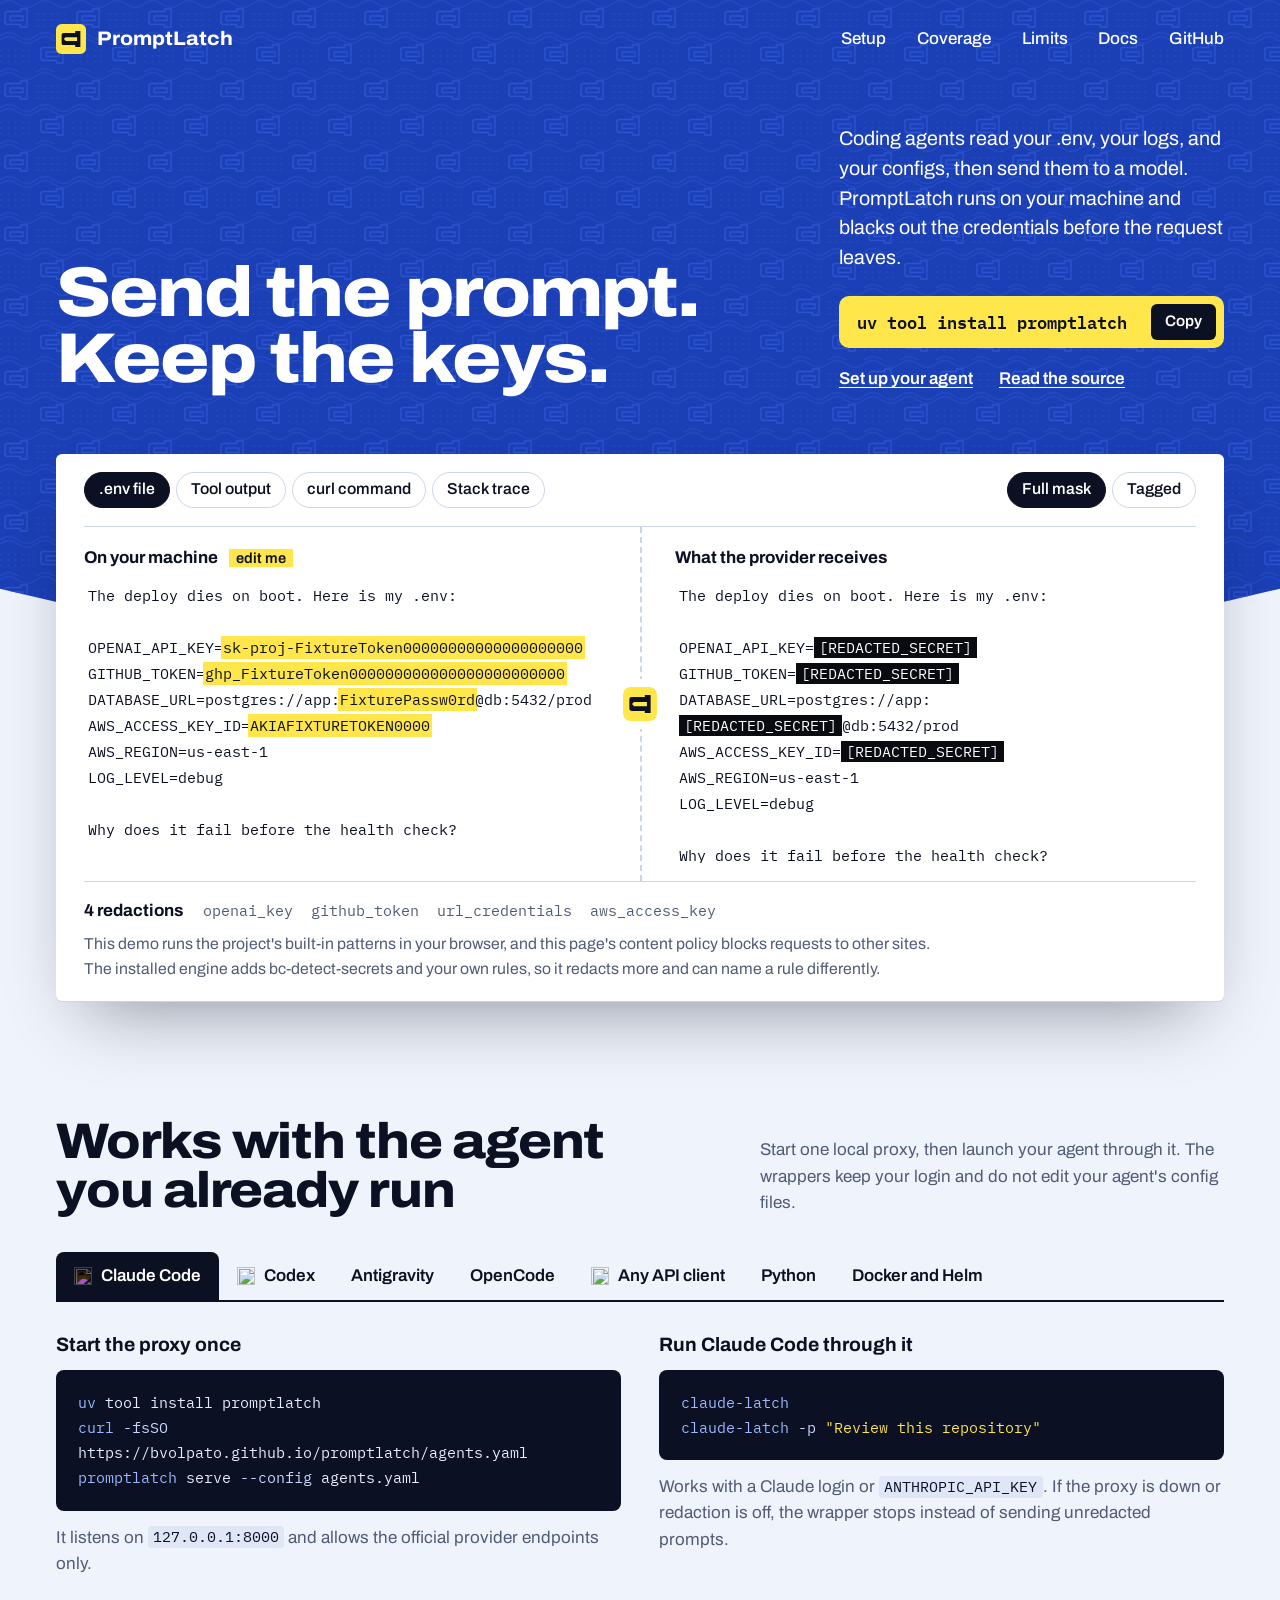
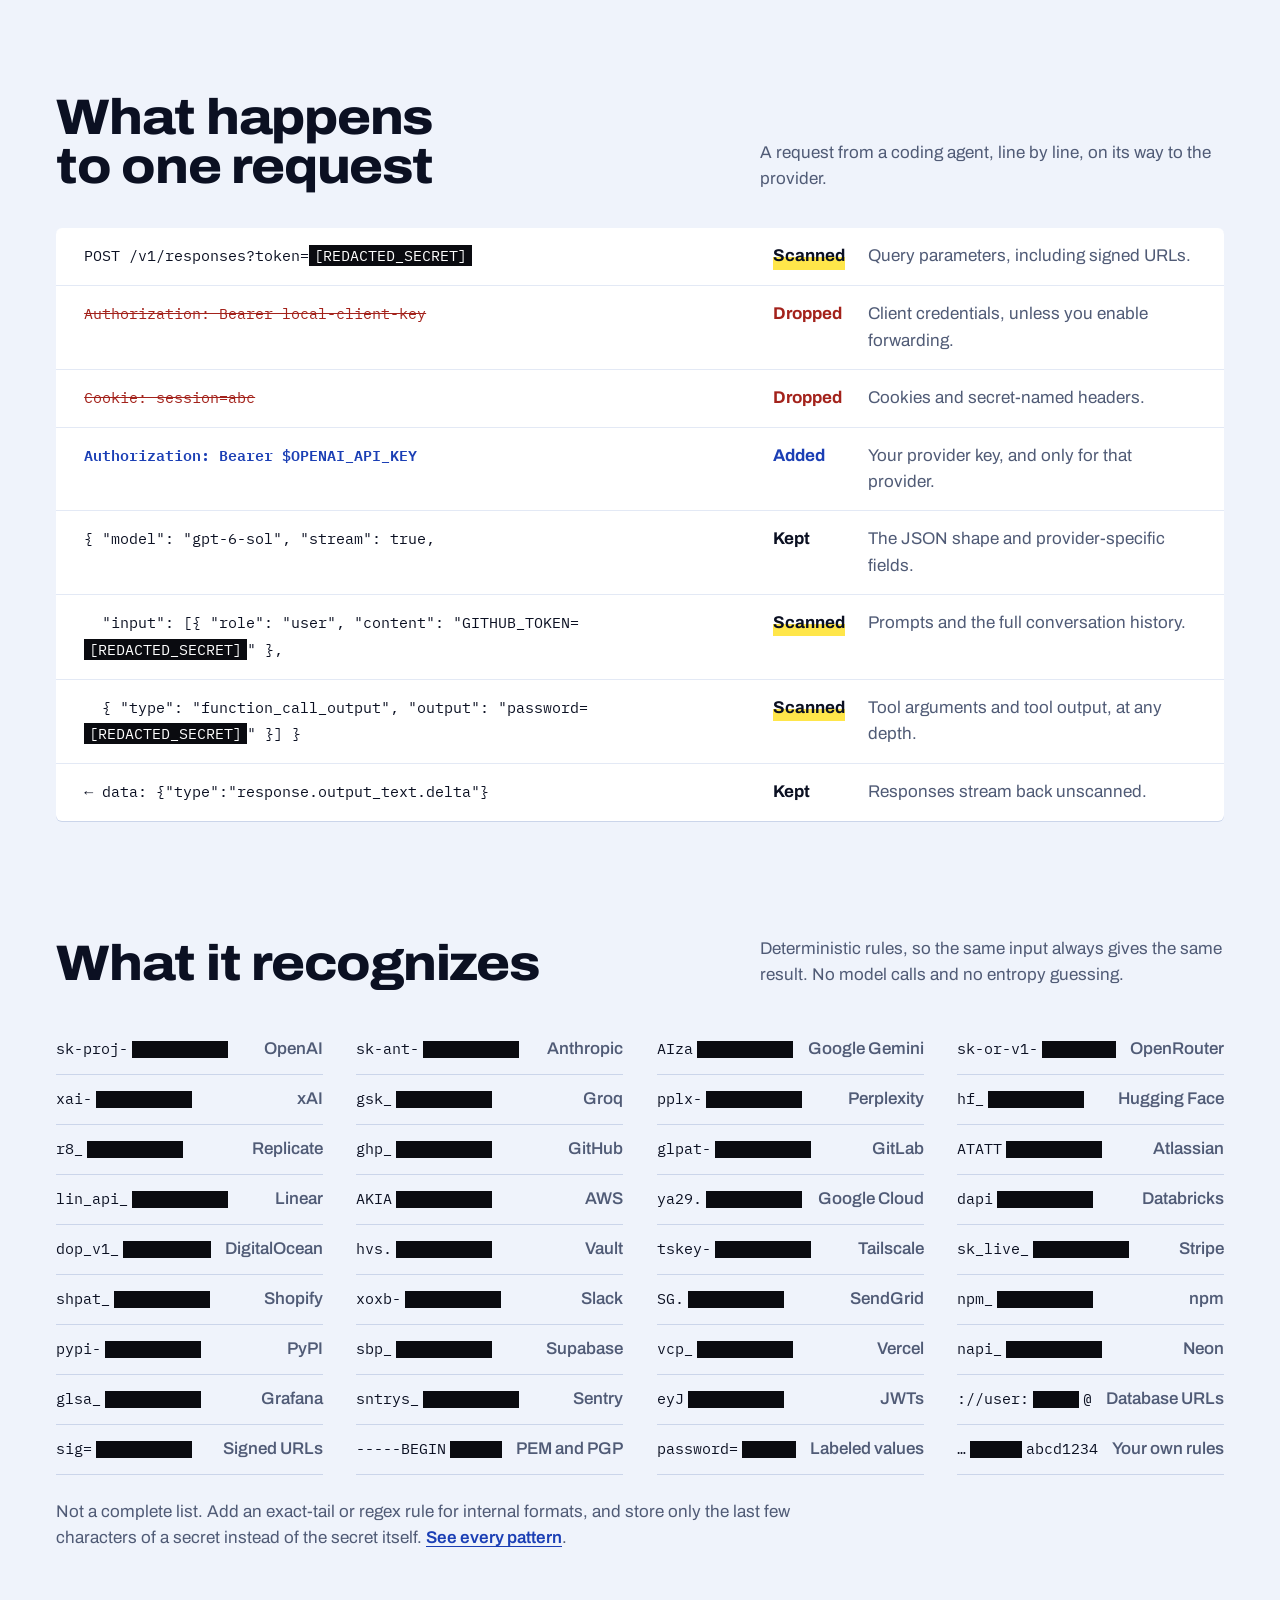
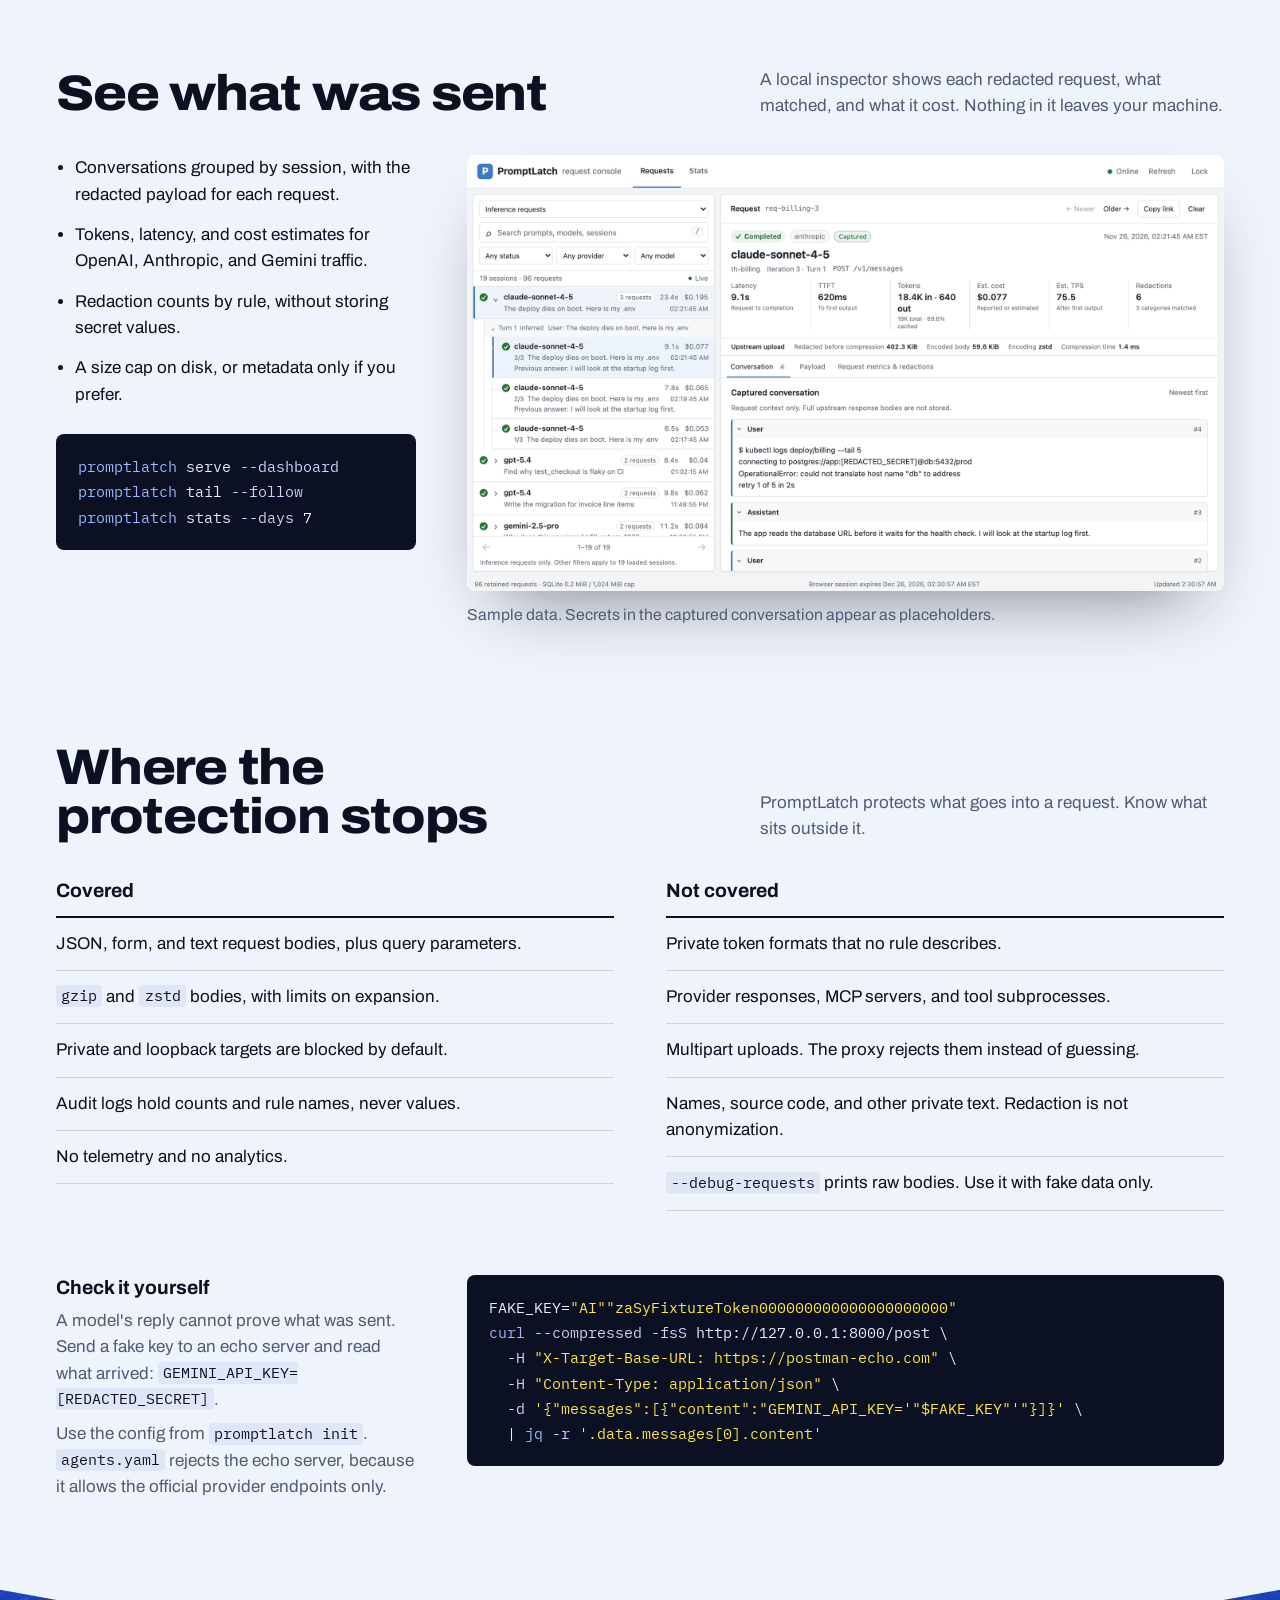
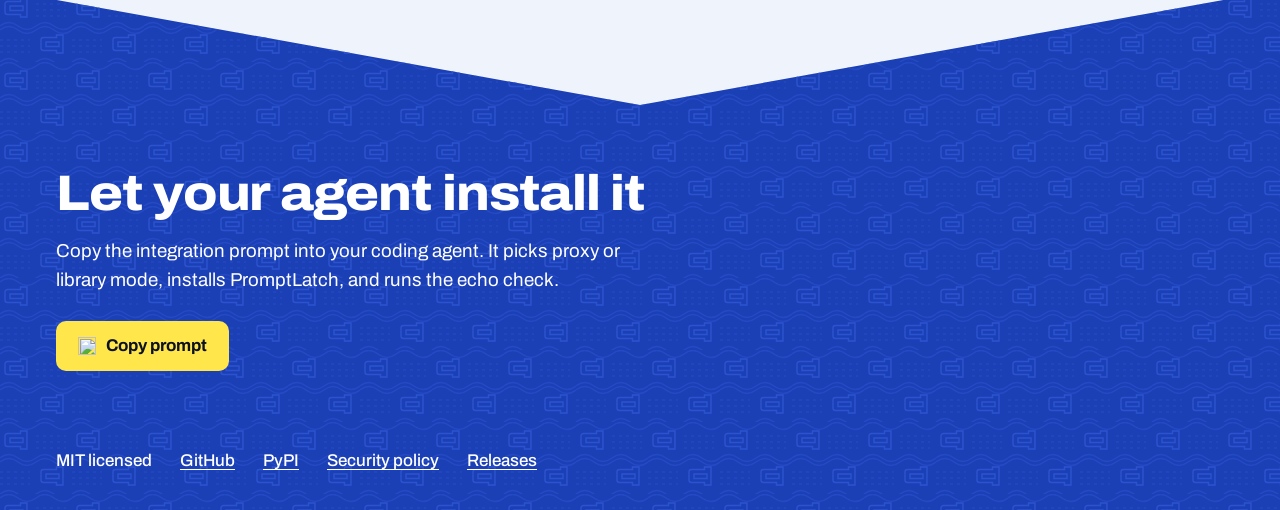
==== commit adf903dc: "[site] publish Antigravity CLI setup" ====
--- a/index.html
+++ b/index.html
@@ -10,7 +10,7 @@
     <title>PromptLatch: send the prompt, keep the keys</title>
     <meta
       name="description"
-      content="A local proxy and Python library that redacts credentials from LLM requests before they leave your machine. Works with Claude Code, Codex, Gemini CLI, OpenCode, and any OpenAI-compatible client."
+      content="A local proxy and Python library that redacts credentials from LLM requests before they leave your machine. Works with Claude Code, Codex, Antigravity CLI, OpenCode, and any OpenAI-compatible client."
     />
     <meta name="theme-color" content="#1b3fb5" />
     <link rel="canonical" href="https://bvolpato.github.io/promptlatch/" />
@@ -134,9 +134,7 @@
             <button type="button" role="tab" id="tab-codex" aria-controls="panel-codex">
               <img src="./icons/codex.svg" alt="" width="18" height="18" />Codex
             </button>
-            <button type="button" role="tab" id="tab-gemini" aria-controls="panel-gemini">
-              <img src="./icons/gemini.svg" alt="" width="18" height="18" />Gemini CLI
-            </button>
+            <button type="button" role="tab" id="tab-antigravity" aria-controls="panel-antigravity">Antigravity</button>
             <button type="button" role="tab" id="tab-opencode" aria-controls="panel-opencode">OpenCode</button>
             <button type="button" role="tab" id="tab-client" aria-controls="panel-client">
               <img src="./icons/openai.svg" alt="" width="18" height="18" />Any API client
@@ -183,21 +181,26 @@
             </article>
           </div>
 
-          <div class="panel" role="tabpanel" id="panel-gemini" aria-labelledby="tab-gemini" tabindex="0">
-            <article>
-              <h3>Start the proxy once</h3>
+          <div class="panel" role="tabpanel" id="panel-antigravity" aria-labelledby="tab-antigravity" tabindex="0">
+            <article>
+              <h3>Start the proxy for the Gemini API</h3>
               <pre><code data-lang="bash">uv tool install promptlatch
 curl -fsSO https://bvolpato.github.io/promptlatch/agents.yaml
-promptlatch serve --config agents.yaml</code></pre>
-              <p>It listens on <code>127.0.0.1:8000</code> and allows the official provider endpoints only.</p>
-            </article>
-            <article>
-              <h3>Run Gemini CLI through it</h3>
-              <pre><code data-lang="bash">gemini-latch
-gemini-latch -p "Summarize recent changes"</code></pre>
-              <p>
-                Works with Google sign-in or <code>GEMINI_API_KEY</code>. Vertex AI and other modes
-                that would bypass the proxy stop with an error.
+PROMPTLATCH_TARGET_BASE_URL=https://generativelanguage.googleapis.com \
+  promptlatch serve --config agents.yaml</code></pre>
+              <p>
+                <code>claude-latch</code> and <code>codex-latch</code> can use the same proxy. Still on
+                Gemini CLI? Run <code>gemini-latch</code>.
+              </p>
+            </article>
+            <article>
+              <h3>Run Antigravity CLI through it</h3>
+              <pre><code data-lang="bash">export GEMINI_API_KEY="&lt;gemini-api-key&gt;"
+export GOOGLE_GEMINI_BASE_URL="http://127.0.0.1:8000"
+agy --settings '{"modelProvider":"gemini"}'</code></pre>
+              <p>
+                Needs a Gemini API key. Account sign-in ignores the proxy, and no wrapper checks this.
+                Run <code>promptlatch tail --follow</code> and confirm that your first request appears.
               </p>
             </article>
           </div>
